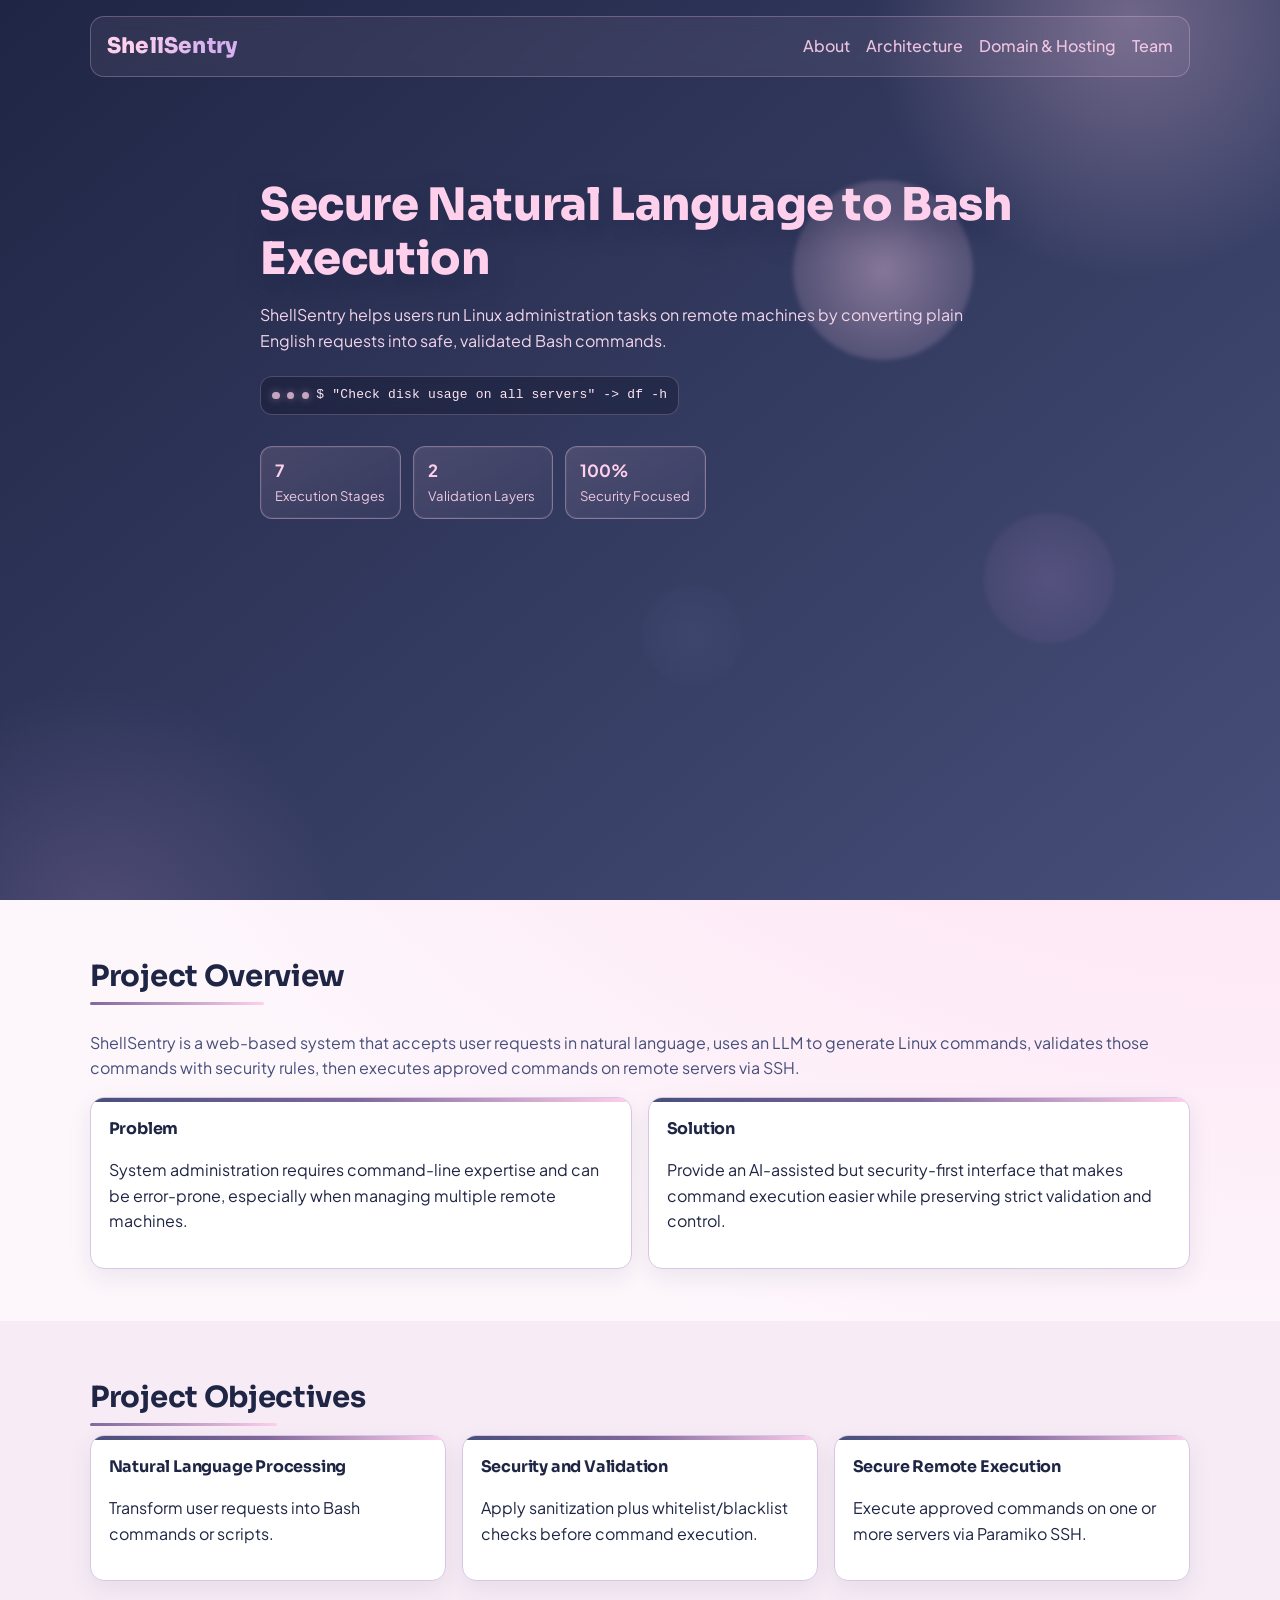
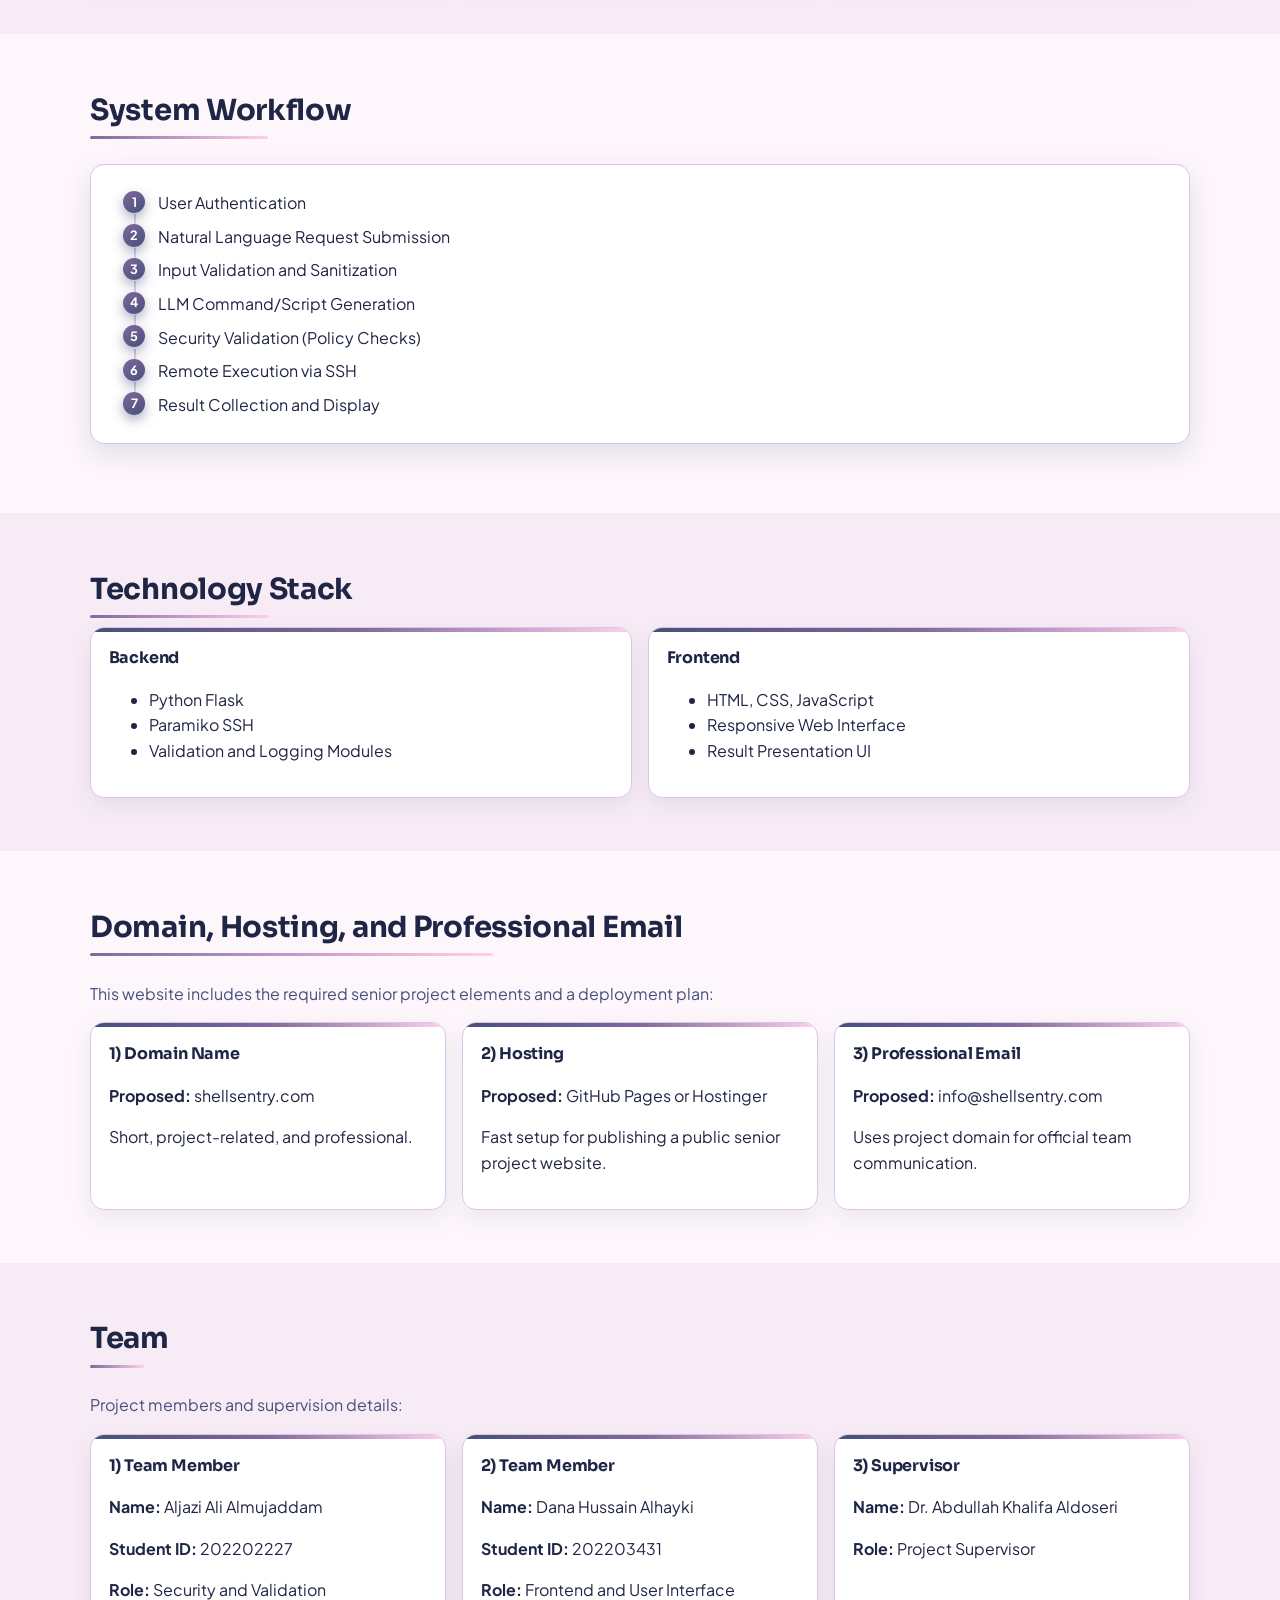
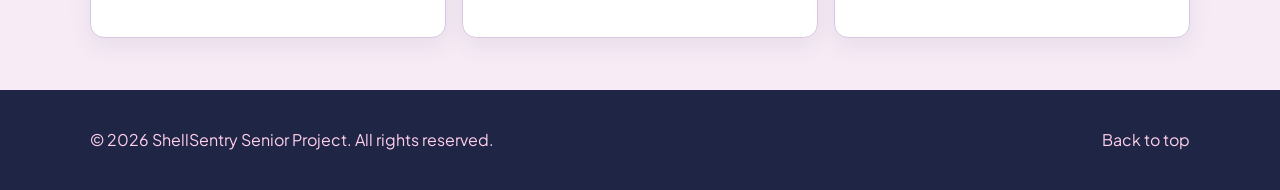
==== index.html @ 69441417 "first draft of the domain website" ====
<!DOCTYPE html>
<html lang="en">
  <head>
    <meta charset="UTF-8" />
    <meta name="viewport" content="width=device-width, initial-scale=1.0" />
    <title>ShellSentry | Senior Project Website</title>
    <meta
      name="description"
      content="ShellSentry is a secure web platform that translates natural language into validated Bash commands for remote SSH execution."
    />
    <link rel="preconnect" href="https://fonts.googleapis.com" />
    <link rel="preconnect" href="https://fonts.gstatic.com" crossorigin />
    <link
      href="https://fonts.googleapis.com/css2?family=Plus+Jakarta+Sans:wght@400;500;600;700;800&family=Sora:wght@500;600;700;800&display=swap"
      rel="stylesheet"
    />
    <link rel="stylesheet" href="./styles.css" />
  </head>
  <body>
    <header class="hero" id="top">
      <nav class="nav container">
        <h1 class="brand">ShellSentry</h1>
        <ul class="nav-links">
          <li><a href="#about">About</a></li>
          <li><a href="#architecture">Architecture</a></li>
          <li><a href="#requirements">Domain & Hosting</a></li>
          <li><a href="#team">Team</a></li>
        </ul>
      </nav>
      <div class="hero-orbs" aria-hidden="true">
        <span class="orb orb-1"></span>
        <span class="orb orb-2"></span>
        <span class="orb orb-3"></span>
      </div>

      <div class="hero-content container">
        <h2>Secure Natural Language to Bash Execution</h2>
        <p>
          ShellSentry helps users run Linux administration tasks on remote
          machines by converting plain English requests into safe, validated
          Bash commands.
        </p>
        <div class="hero-command">
          <span class="dot"></span>
          <span class="dot"></span>
          <span class="dot"></span>
          <code>$ "Check disk usage on all servers" -> df -h</code>
        </div>
        <div class="hero-metrics">
          <div class="metric">
            <span class="metric-value">7</span>
            <span class="metric-label">Execution Stages</span>
          </div>
          <div class="metric">
            <span class="metric-value">2</span>
            <span class="metric-label">Validation Layers</span>
          </div>
          <div class="metric">
            <span class="metric-value">100%</span>
            <span class="metric-label">Security Focused</span>
          </div>
        </div>
      </div>
    </header>

    <main>
      <section id="about" class="section container reveal">
        <h3 class="section-title">Project Overview</h3>
        <p>
          ShellSentry is a web-based system that accepts user requests in
          natural language, uses an LLM to generate Linux commands, validates
          those commands with security rules, then executes approved commands on
          remote servers via SSH.
        </p>
        <div class="grid two-col">
          <article class="card">
            <h4>Problem</h4>
            <p>
              System administration requires command-line expertise and can be
              error-prone, especially when managing multiple remote machines.
            </p>
          </article>
          <article class="card">
            <h4>Solution</h4>
            <p>
              Provide an AI-assisted but security-first interface that makes
              command execution easier while preserving strict validation and
              control.
            </p>
          </article>
        </div>
      </section>

      <section id="objectives" class="section section-alt reveal">
        <div class="container">
          <h3 class="section-title">Project Objectives</h3>
          <div class="grid three-col">
            <article class="card">
              <h4>Natural Language Processing</h4>
              <p>Transform user requests into Bash commands or scripts.</p>
            </article>
            <article class="card">
              <h4>Security and Validation</h4>
              <p>
                Apply sanitization plus whitelist/blacklist checks before
                command execution.
              </p>
            </article>
            <article class="card">
              <h4>Secure Remote Execution</h4>
              <p>
                Execute approved commands on one or more servers via Paramiko
                SSH.
              </p>
            </article>
          </div>
        </div>
      </section>

      <section id="architecture" class="section container reveal">
        <h3 class="section-title">System Workflow</h3>
        <ol class="timeline">
          <li>User Authentication</li>
          <li>Natural Language Request Submission</li>
          <li>Input Validation and Sanitization</li>
          <li>LLM Command/Script Generation</li>
          <li>Security Validation (Policy Checks)</li>
          <li>Remote Execution via SSH</li>
          <li>Result Collection and Display</li>
        </ol>
      </section>

      <section id="stack" class="section section-alt reveal">
        <div class="container">
          <h3 class="section-title">Technology Stack</h3>
          <div class="grid two-col">
            <article class="card">
              <h4>Backend</h4>
              <ul>
                <li>Python Flask</li>
                <li>Paramiko SSH</li>
                <li>Validation and Logging Modules</li>
              </ul>
            </article>
            <article class="card">
              <h4>Frontend</h4>
              <ul>
                <li>HTML, CSS, JavaScript</li>
                <li>Responsive Web Interface</li>
                <li>Result Presentation UI</li>
              </ul>
            </article>
          </div>
        </div>
      </section>

      <section id="requirements" class="section container reveal">
        <h3 class="section-title">Domain, Hosting, and Professional Email</h3>
        <p>
          This website includes the required senior project elements and a
          deployment plan:
        </p>
        <div class="grid three-col">
          <article class="card">
            <h4>1) Domain Name</h4>
            <p><strong>Proposed:</strong> <span id="domain-name">shellsentry.com</span></p>
            <p>Short, project-related, and professional.</p>
          </article>
          <article class="card">
            <h4>2) Hosting</h4>
            <p><strong>Proposed:</strong> GitHub Pages or Hostinger</p>
            <p>Fast setup for publishing a public senior project website.</p>
          </article>
          <article class="card">
            <h4>3) Professional Email</h4>
            <p><strong>Proposed:</strong> info@shellsentry.com</p>
            <p>Uses project domain for official team communication.</p>
          </article>
        </div>
      </section>

      <section id="team" class="section section-alt reveal">
        <div class="container">
          <h3 class="section-title">Team</h3>
          <p>Project members and supervision details:</p>
          <div class="grid three-col">
            <article class="card">
              <h4>1) Team Member</h4>
              <p><strong>Name:</strong> Aljazi Ali Almujaddam</p>
              <p><strong>Student ID:</strong> 202202227</p>
              <p><strong>Role:</strong> Security and Validation</p>
            </article>
            <article class="card">
              <h4>2) Team Member</h4>
              <p><strong>Name:</strong> Dana Hussain Alhayki</p>
              <p><strong>Student ID:</strong> 202203431</p>
              <p><strong>Role:</strong> Frontend and User Interface</p>
            </article>
            <article class="card">
              <h4>3) Supervisor</h4>
              <p><strong>Name:</strong> Dr. Abdullah Khalifa Aldoseri</p>
              <p><strong>Role:</strong> Project Supervisor</p>
            </article>
          </div>
        </div>
      </section>
    </main>

    <footer class="footer">
      <div class="container footer-wrap">
        <p>&copy; 2026 ShellSentry Senior Project. All rights reserved.</p>
        <a href="#top">Back to top</a>
      </div>
    </footer>

    <script src="./script.js"></script>
  </body>
</html>
---- styles.css ----
:root {
  --bg: #1f2544;
  --bg-soft: #474f7a;
  --bg-glow: #81689d;
  --card: #ffffff;
  --text: #ffd0ec;
  --muted: #f2d4e9;
  --accent: #81689d;
  --accent-dark: #474f7a;
  --dark-text: #1f2544;
  --border: #d8c7e4;
}

* {
  box-sizing: border-box;
}

html {
  scroll-behavior: smooth;
}

body {
  margin: 0;
  font-family: "Plus Jakarta Sans", "Segoe UI", Arial, Helvetica, sans-serif;
  color: var(--dark-text);
  background: radial-gradient(circle at top right, #ffd0ec, #fdf7fc 40%);
  line-height: 1.6;
  position: relative;
}

body::before {
  content: "";
  position: fixed;
  inset: 0;
  pointer-events: none;
  background-image: radial-gradient(rgba(129, 104, 157, 0.12) 1px, transparent 1px);
  background-size: 22px 22px;
  opacity: 0.35;
  z-index: -1;
}

.container {
  width: min(1100px, 92%);
  margin: 0 auto;
}

.hero {
  background: linear-gradient(140deg, var(--bg), var(--bg-soft));
  color: var(--text);
  padding-bottom: 4rem;
  min-height: 100vh;
  position: relative;
  overflow: hidden;
}

.hero::before {
  content: "";
  position: absolute;
  width: 520px;
  height: 520px;
  top: -240px;
  right: -110px;
  background: radial-gradient(circle, rgba(255, 208, 236, 0.3), transparent 70%);
  pointer-events: none;
}

.hero::after {
  content: "";
  position: absolute;
  width: 460px;
  height: 460px;
  bottom: -250px;
  left: -130px;
  background: radial-gradient(circle, rgba(129, 104, 157, 0.35), transparent 72%);
  pointer-events: none;
}

.nav {
  display: flex;
  justify-content: space-between;
  align-items: center;
  padding: 0.75rem 1rem;
  position: relative;
  z-index: 2;
  top: 1rem;
  background: rgba(255, 208, 236, 0.07);
  border: 1px solid rgba(255, 208, 236, 0.26);
  border-radius: 14px;
  backdrop-filter: blur(7px);
}

.brand {
  font-size: 1.35rem;
  font-family: "Sora", "Plus Jakarta Sans", "Segoe UI", sans-serif;
  font-weight: 800;
  letter-spacing: 0.2px;
  margin: 0;
  background: linear-gradient(90deg, #ffd0ec 20%, #d7b0ef 78%);
  -webkit-background-clip: text;
  background-clip: text;
  color: transparent;
}

.nav-links {
  list-style: none;
  display: flex;
  gap: 1rem;
  margin: 0;
  padding: 0;
}

.nav-links a {
  color: var(--text);
  text-decoration: none;
  opacity: 0.9;
  font-weight: 500;
  transition: opacity 0.2s ease, color 0.2s ease;
  position: relative;
}

.nav-links a:hover {
  opacity: 1;
  color: #ffffff;
}

.nav-links a::after {
  content: "";
  position: absolute;
  left: 0;
  bottom: -0.25rem;
  width: 0;
  height: 2px;
  background: #ffd0ec;
  transition: width 0.2s ease;
}

.nav-links a:hover::after {
  width: 100%;
}

.hero-orbs .orb {
  position: absolute;
  border-radius: 50%;
  filter: blur(2px);
  opacity: 0.5;
  animation: drift 10s ease-in-out infinite;
}

.orb-1 {
  width: 180px;
  height: 180px;
  right: 24%;
  top: 20%;
  background: radial-gradient(circle, rgba(255, 208, 236, 0.8), rgba(255, 208, 236, 0.1));
}

.orb-2 {
  width: 130px;
  height: 130px;
  right: 13%;
  top: 57%;
  background: radial-gradient(circle, rgba(129, 104, 157, 0.75), rgba(129, 104, 157, 0.1));
  animation-delay: 1.5s;
}

.orb-3 {
  width: 100px;
  height: 100px;
  right: 42%;
  top: 65%;
  background: radial-gradient(circle, rgba(71, 79, 122, 0.78), rgba(71, 79, 122, 0.08));
  animation-delay: 3s;
}

.hero-content {
  padding: 7rem 0 1.5rem;
  max-width: 760px;
  position: relative;
  z-index: 2;
}

.hero-content h2 {
  margin: 0.4rem 0 0.8rem;
  font-size: clamp(1.8rem, 4vw, 2.8rem);
  line-height: 1.2;
  font-family: "Sora", "Plus Jakarta Sans", "Segoe UI", sans-serif;
  font-weight: 800;
  letter-spacing: -0.4px;
  text-shadow: 0 10px 26px rgba(31, 37, 68, 0.35);
}

.hero-content p {
  color: var(--muted);
  margin-bottom: 1.4rem;
  max-width: 66ch;
}

.tag {
  display: inline-block;
  font-size: 0.85rem;
  color: #ffd0ec;
  border: 1px solid rgba(255, 208, 236, 0.45);
  padding: 0.3rem 0.72rem;
  border-radius: 999px;
  background: rgba(255, 208, 236, 0.08);
  box-shadow: inset 0 0 0 1px rgba(255, 208, 236, 0.08);
}

.hero-command {
  display: inline-flex;
  align-items: center;
  gap: 0.45rem;
  margin-bottom: 1.1rem;
  background: rgba(10, 13, 31, 0.32);
  border: 1px solid rgba(255, 208, 236, 0.22);
  border-radius: 12px;
  padding: 0.5rem 0.7rem;
  backdrop-filter: blur(6px);
}

.hero-command .dot {
  width: 0.47rem;
  height: 0.47rem;
  border-radius: 50%;
  background: rgba(255, 208, 236, 0.75);
  box-shadow: 0 0 8px rgba(255, 208, 236, 0.4);
}

.hero-command code {
  color: #ffe5f5;
  font-size: 0.81rem;
  letter-spacing: 0.2px;
}

.btn {
  display: inline-block;
  background: linear-gradient(130deg, #81689d, #6f5b8f);
  color: #fff;
  text-decoration: none;
  padding: 0.75rem 1.15rem;
  border-radius: 10px;
  font-weight: 700;
  border: 1px solid rgba(255, 208, 236, 0.28);
  transition: transform 0.2s ease, box-shadow 0.2s ease, background 0.2s ease, border-color 0.2s ease;
}

.btn:hover {
  background: linear-gradient(130deg, #6f5b8f, #5d5182);
  transform: translateY(-2px);
  border-color: rgba(255, 208, 236, 0.4);
  box-shadow: 0 10px 18px rgba(21, 24, 46, 0.45);
}

.btn-outline {
  background: transparent;
  border: 1px solid rgba(255, 208, 236, 0.75);
  color: #ffd0ec;
}

.btn-outline:hover {
  background: rgba(255, 208, 236, 0.14);
}

.hero-actions {
  display: flex;
  flex-wrap: wrap;
  gap: 0.75rem;
}

.hero-metrics {
  margin-top: 0.85rem;
  display: flex;
  flex-wrap: wrap;
  gap: 0.75rem;
}

.metric {
  min-width: 140px;
  padding: 0.72rem 0.9rem;
  border: 1px solid rgba(255, 208, 236, 0.35);
  border-radius: 12px;
  background: linear-gradient(150deg, rgba(255, 208, 236, 0.13), rgba(255, 208, 236, 0.03));
  backdrop-filter: blur(5px);
  box-shadow: inset 0 0 0 1px rgba(255, 208, 236, 0.06);
  transition: transform 0.2s ease, border-color 0.2s ease, background 0.2s ease;
}

.metric:hover {
  transform: translateY(-3px);
  border-color: rgba(255, 208, 236, 0.55);
  background: linear-gradient(150deg, rgba(255, 208, 236, 0.17), rgba(255, 208, 236, 0.06));
}

.metric-value {
  display: block;
  font-size: 1.05rem;
  font-weight: 700;
  color: #ffd0ec;
}

.metric-label {
  display: block;
  font-size: 0.82rem;
  color: #eec9e0;
}

.section {
  padding: 3.3rem 0;
}

.section h3 {
  margin-top: 0;
  font-size: 1.82rem;
  font-family: "Sora", "Plus Jakarta Sans", "Segoe UI", sans-serif;
  font-weight: 700;
  letter-spacing: -0.3px;
  margin-bottom: 0.55rem;
}

.section-title {
  display: inline-block;
  position: relative;
  padding-bottom: 0.35rem;
  margin-bottom: 1rem;
}

.section-title::after {
  content: "";
  position: absolute;
  left: 0;
  bottom: 0;
  width: 68%;
  height: 3px;
  border-radius: 10px;
  background: linear-gradient(90deg, #81689d, #ffd0ec);
}

.section > p,
.section .container > p {
  color: #474f7a;
}

.section-alt {
  background: #f7ecf6;
}

.grid {
  display: grid;
  gap: 1rem;
}

.two-col {
  grid-template-columns: repeat(auto-fit, minmax(250px, 1fr));
}

.three-col {
  grid-template-columns: repeat(auto-fit, minmax(220px, 1fr));
}

.card {
  background: var(--card);
  border: 1px solid var(--border);
  border-radius: 14px;
  padding: 1.1rem;
  box-shadow: 0 8px 24px rgba(31, 37, 68, 0.08);
  transition: transform 0.2s ease, box-shadow 0.25s ease, border-color 0.25s ease;
  position: relative;
  overflow: hidden;
}

.card::before {
  content: "";
  position: absolute;
  top: 0;
  left: 0;
  width: 100%;
  height: 4px;
  background: linear-gradient(90deg, #474f7a, #81689d, #ffd0ec);
}

.card h4 {
  margin-top: 0;
  margin-bottom: 0.5rem;
  font-family: "Sora", "Plus Jakarta Sans", "Segoe UI", sans-serif;
  font-weight: 700;
  letter-spacing: -0.2px;
}

.card:hover {
  transform: translateY(-5px);
  border-color: #81689d;
  box-shadow: 0 15px 30px rgba(71, 79, 122, 0.2);
}

.timeline {
  background: #fff;
  border: 1px solid var(--border);
  border-radius: 14px;
  padding: 1.1rem 1.2rem 1.1rem 2rem;
  box-shadow: 0 10px 26px rgba(31, 37, 68, 0.12);
  counter-reset: workflow;
}

.timeline li {
  margin: 0.5rem 0;
  list-style: none;
  position: relative;
  padding-left: 2.2rem;
}

.timeline li::before {
  counter-increment: workflow;
  content: counter(workflow);
  position: absolute;
  left: 0;
  top: 0.03rem;
  width: 1.4rem;
  height: 1.4rem;
  border-radius: 50%;
  font-size: 0.8rem;
  font-weight: 700;
  color: #fff;
  display: flex;
  align-items: center;
  justify-content: center;
  background: linear-gradient(145deg, var(--accent), var(--accent-dark));
  box-shadow: 0 5px 12px rgba(71, 79, 122, 0.45);
}

.timeline li::after {
  content: "";
  position: absolute;
  left: 0.67rem;
  top: 1.5rem;
  width: 2px;
  height: calc(100% - 0.4rem);
  background: linear-gradient(180deg, rgba(129, 104, 157, 0.45), rgba(255, 208, 236, 0.4));
}

.timeline li:last-child::after {
  display: none;
}

.footer {
  background: #1f2544;
  color: #ffd0ec;
  padding: 1.3rem 0;
}

.footer-wrap {
  display: flex;
  justify-content: space-between;
  align-items: center;
  gap: 1rem;
  flex-wrap: wrap;
}

.footer a {
  color: #ffd0ec;
  text-decoration: none;
}

.reveal {
  opacity: 0;
  transform: translateY(24px);
  transition: opacity 0.65s ease, transform 0.65s ease;
}

.reveal.is-visible {
  opacity: 1;
  transform: translateY(0);
}

@keyframes drift {
  0%,
  100% {
    transform: translateY(0px) translateX(0px);
  }
  50% {
    transform: translateY(-9px) translateX(6px);
  }
}

@media (max-width: 700px) {
  .nav {
    flex-direction: column;
    align-items: flex-start;
    gap: 0.7rem;
    top: 0.75rem;
  }

  .hero-metrics {
    gap: 0.6rem;
  }

  .metric {
    min-width: 125px;
    flex: 1 1 130px;
  }

  .hero-orbs {
    display: none;
  }
}
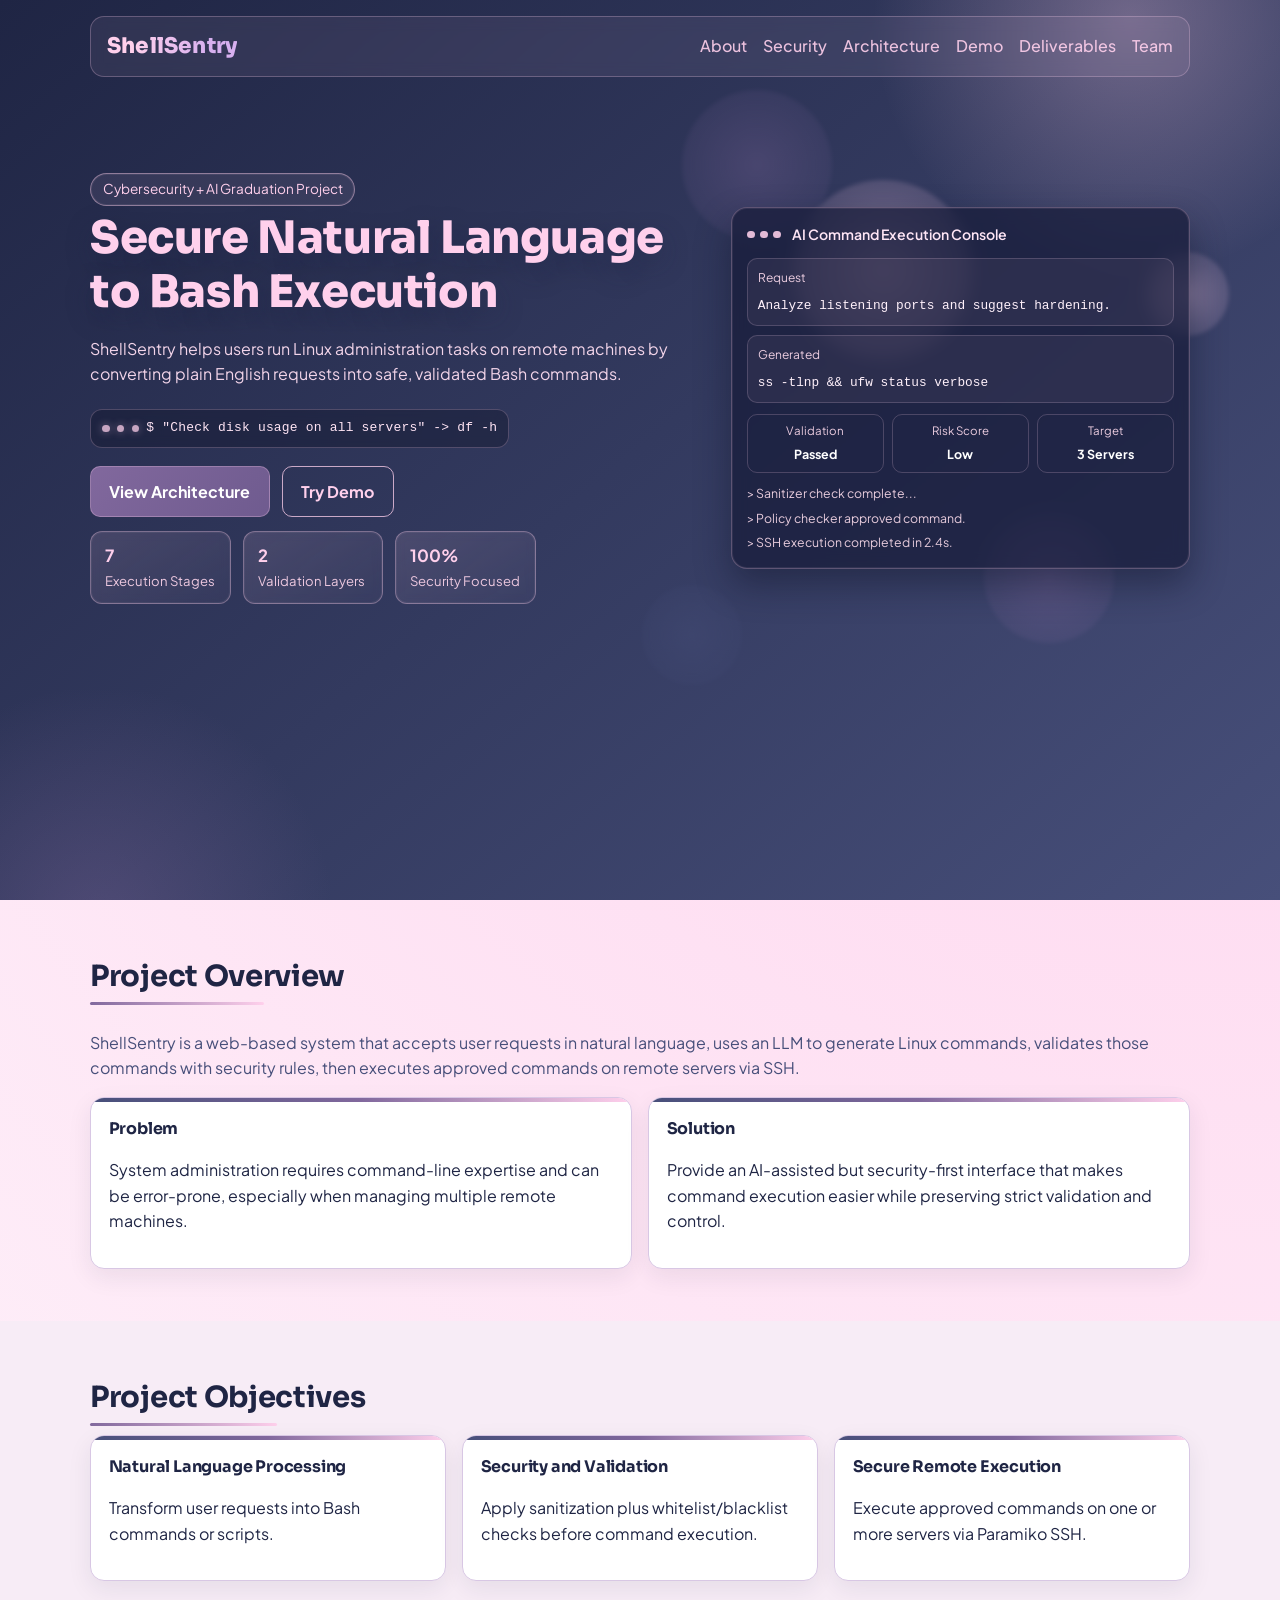
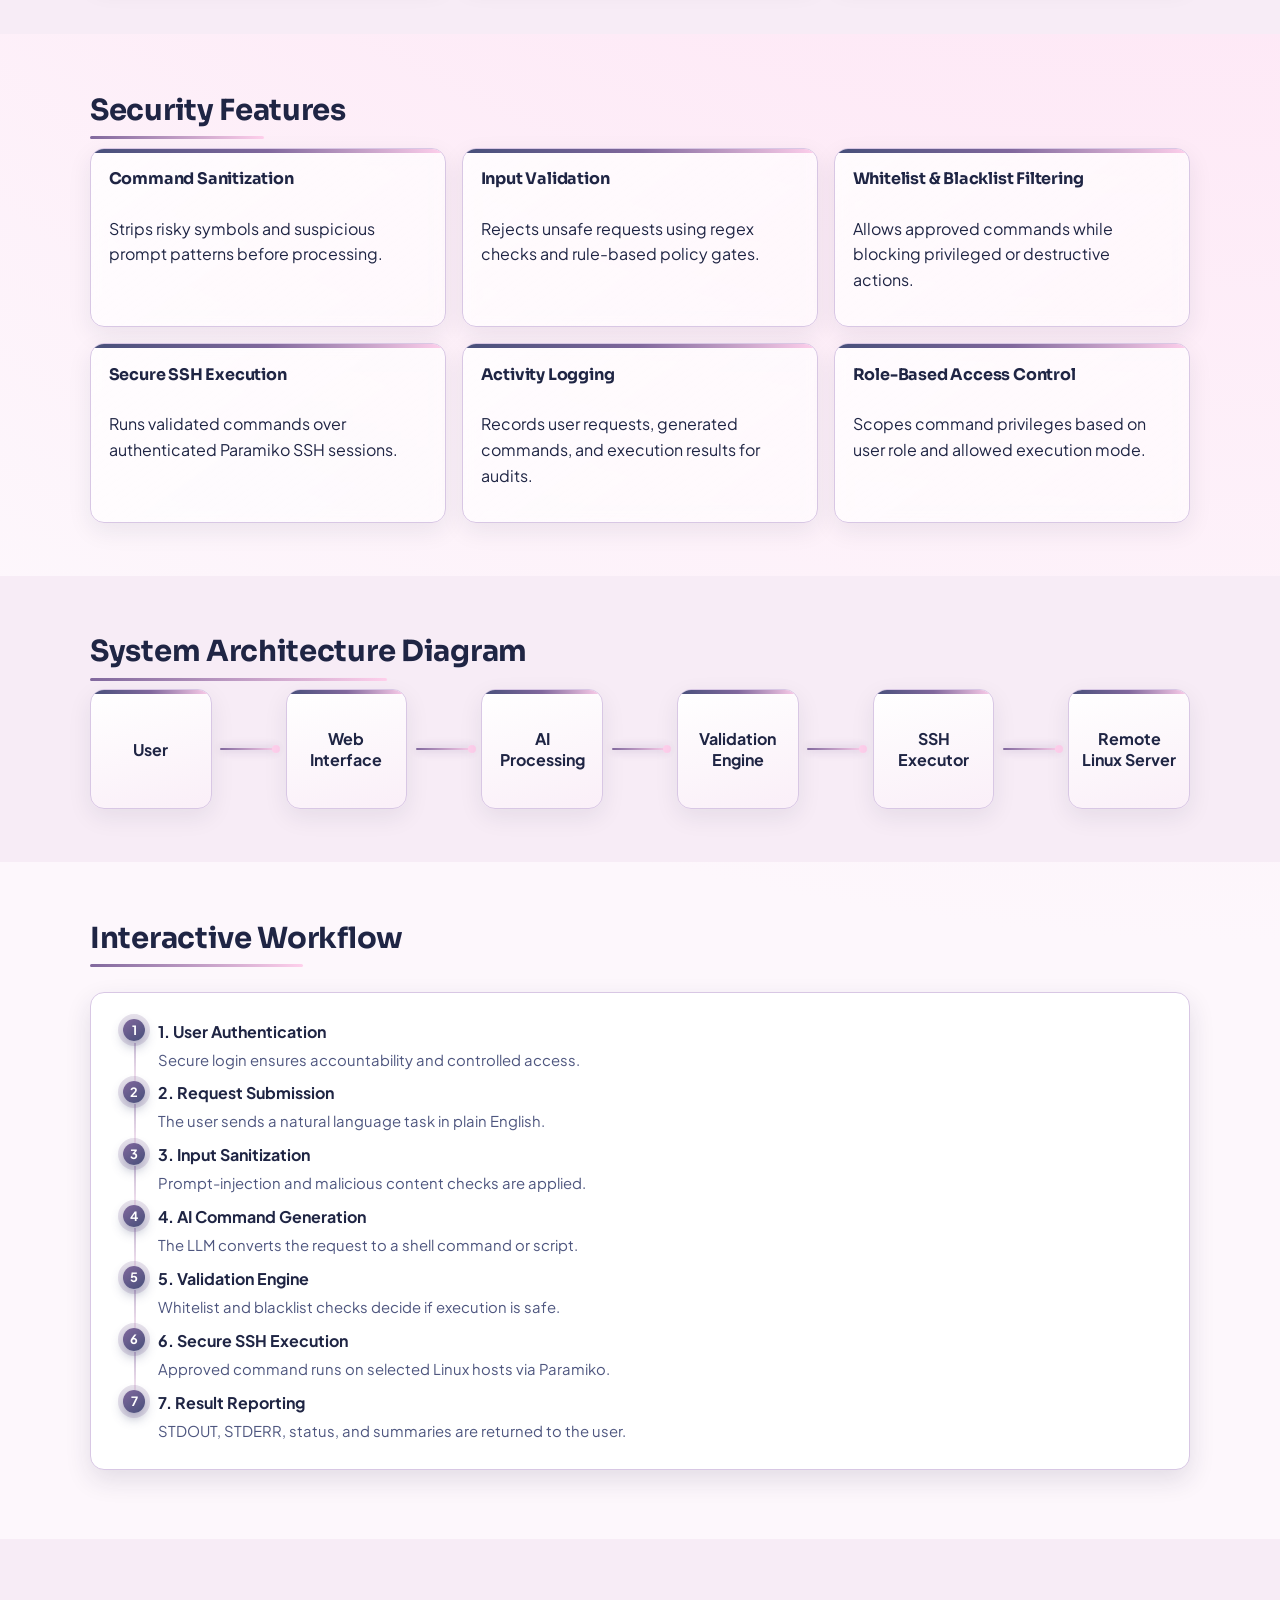
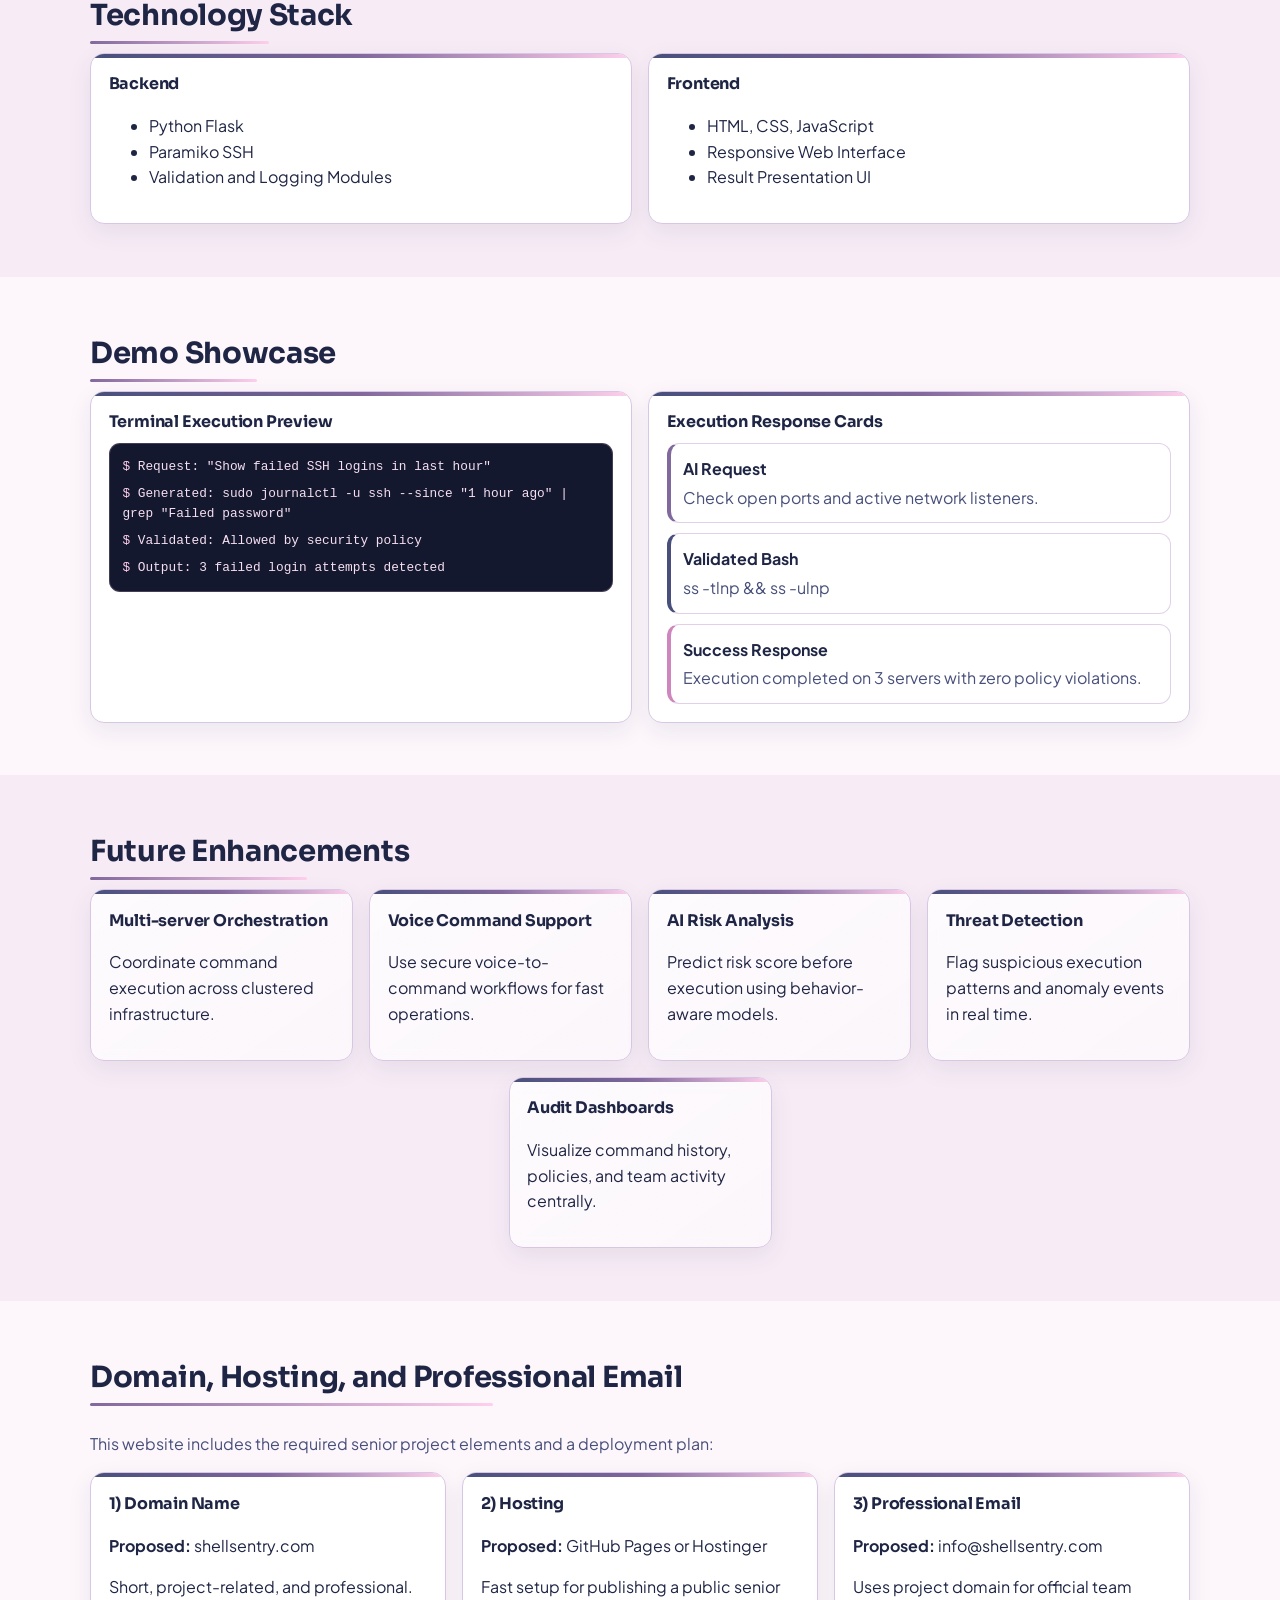
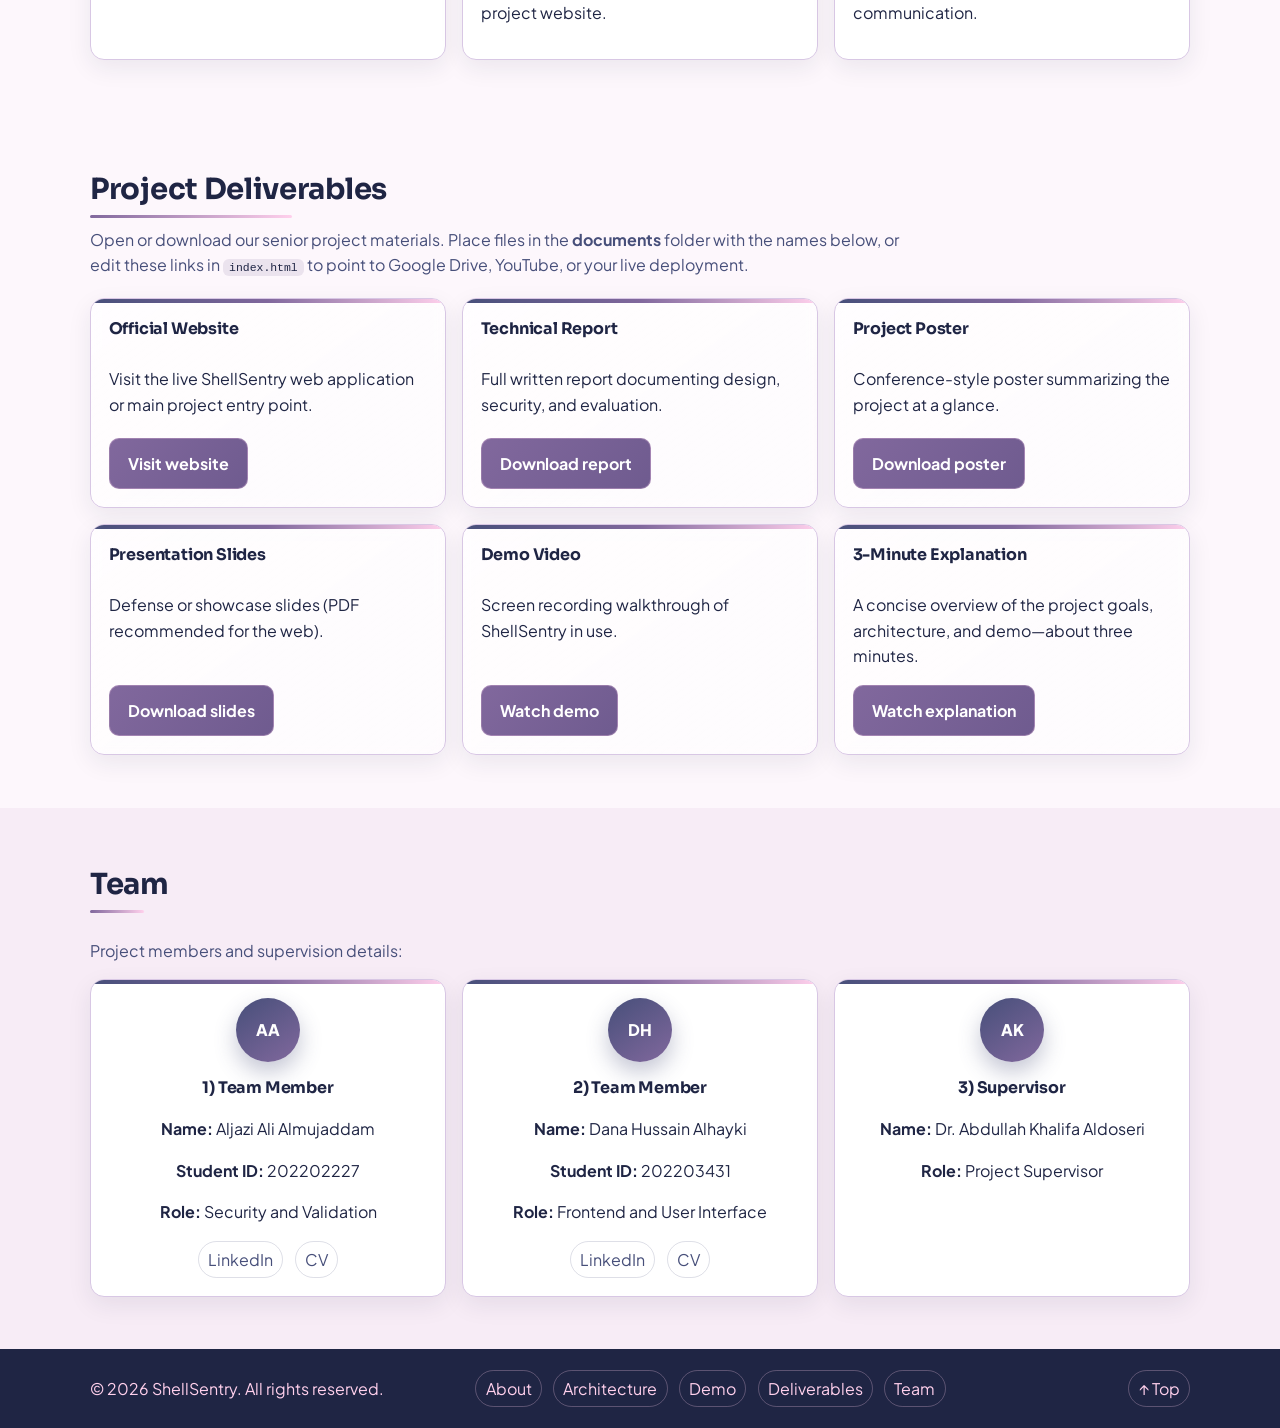
==== commit d4e6414b: "web enhance + adding Project Deliverables" ====
--- a/index.html
+++ b/index.html
@@ -22,8 +22,10 @@
         <h1 class="brand">ShellSentry</h1>
         <ul class="nav-links">
           <li><a href="#about">About</a></li>
+          <li><a href="#security">Security</a></li>
           <li><a href="#architecture">Architecture</a></li>
-          <li><a href="#requirements">Domain & Hosting</a></li>
+          <li><a href="#demo">Demo</a></li>
+          <li><a href="#deliverables">Deliverables</a></li>
           <li><a href="#team">Team</a></li>
         </ul>
       </nav>
@@ -31,34 +33,71 @@
         <span class="orb orb-1"></span>
         <span class="orb orb-2"></span>
         <span class="orb orb-3"></span>
+        <span class="orb orb-4"></span>
+        <span class="orb orb-5"></span>
       </div>
 
-      <div class="hero-content container">
-        <h2>Secure Natural Language to Bash Execution</h2>
-        <p>
-          ShellSentry helps users run Linux administration tasks on remote
-          machines by converting plain English requests into safe, validated
-          Bash commands.
-        </p>
-        <div class="hero-command">
-          <span class="dot"></span>
-          <span class="dot"></span>
-          <span class="dot"></span>
-          <code>$ "Check disk usage on all servers" -> df -h</code>
-        </div>
-        <div class="hero-metrics">
-          <div class="metric">
-            <span class="metric-value">7</span>
-            <span class="metric-label">Execution Stages</span>
-          </div>
-          <div class="metric">
-            <span class="metric-value">2</span>
-            <span class="metric-label">Validation Layers</span>
-          </div>
-          <div class="metric">
-            <span class="metric-value">100%</span>
-            <span class="metric-label">Security Focused</span>
-          </div>
+      <div class="hero-content container reveal">
+        <div class="hero-grid">
+          <div>
+            <span class="tag">Cybersecurity + AI Graduation Project</span>
+            <h2>Secure Natural Language to Bash Execution</h2>
+            <p>
+              ShellSentry helps users run Linux administration tasks on remote
+              machines by converting plain English requests into safe, validated
+              Bash commands.
+            </p>
+            <div class="hero-command">
+              <span class="dot"></span>
+              <span class="dot"></span>
+              <span class="dot"></span>
+              <code>$ "Check disk usage on all servers" -> df -h</code>
+            </div>
+            <div class="hero-actions">
+              <a class="btn" href="#architecture">View Architecture</a>
+              <a class="btn btn-outline" href="#demo">Try Demo</a>
+            </div>
+            <div class="hero-metrics">
+              <div class="metric">
+                <span class="metric-value">7</span>
+                <span class="metric-label">Execution Stages</span>
+              </div>
+              <div class="metric">
+                <span class="metric-value">2</span>
+                <span class="metric-label">Validation Layers</span>
+              </div>
+              <div class="metric">
+                <span class="metric-value">100%</span>
+                <span class="metric-label">Security Focused</span>
+              </div>
+            </div>
+          </div>
+          <aside class="hero-dashboard floaty">
+            <div class="dashboard-header">
+              <span class="dash-dot"></span>
+              <span class="dash-dot"></span>
+              <span class="dash-dot"></span>
+              <p>AI Command Execution Console</p>
+            </div>
+            <div class="dashboard-row">
+              <span class="label">Request</span>
+              <code>Analyze listening ports and suggest hardening.</code>
+            </div>
+            <div class="dashboard-row">
+              <span class="label">Generated</span>
+              <code>ss -tlnp && ufw status verbose</code>
+            </div>
+            <div class="dashboard-status">
+              <div><span>Validation</span><strong>Passed</strong></div>
+              <div><span>Risk Score</span><strong>Low</strong></div>
+              <div><span>Target</span><strong>3 Servers</strong></div>
+            </div>
+            <div class="dashboard-log">
+              <p>&gt; Sanitizer check complete...</p>
+              <p>&gt; Policy checker approved command.</p>
+              <p>&gt; SSH execution completed in 2.4s.</p>
+            </div>
+          </aside>
         </div>
       </div>
     </header>
@@ -117,16 +156,65 @@
         </div>
       </section>
 
-      <section id="architecture" class="section container reveal">
-        <h3 class="section-title">System Workflow</h3>
-        <ol class="timeline">
-          <li>User Authentication</li>
-          <li>Natural Language Request Submission</li>
-          <li>Input Validation and Sanitization</li>
-          <li>LLM Command/Script Generation</li>
-          <li>Security Validation (Policy Checks)</li>
-          <li>Remote Execution via SSH</li>
-          <li>Result Collection and Display</li>
+      <section id="security" class="section container reveal">
+        <h3 class="section-title">Security Features</h3>
+        <div class="grid three-col">
+          <article class="card glass">
+            <h4>Command Sanitization</h4>
+            <p>Strips risky symbols and suspicious prompt patterns before processing.</p>
+          </article>
+          <article class="card glass">
+            <h4>Input Validation</h4>
+            <p>Rejects unsafe requests using regex checks and rule-based policy gates.</p>
+          </article>
+          <article class="card glass">
+            <h4>Whitelist & Blacklist Filtering</h4>
+            <p>Allows approved commands while blocking privileged or destructive actions.</p>
+          </article>
+          <article class="card glass">
+            <h4>Secure SSH Execution</h4>
+            <p>Runs validated commands over authenticated Paramiko SSH sessions.</p>
+          </article>
+          <article class="card glass">
+            <h4>Activity Logging</h4>
+            <p>Records user requests, generated commands, and execution results for audits.</p>
+          </article>
+          <article class="card glass">
+            <h4>Role-Based Access Control</h4>
+            <p>Scopes command privileges based on user role and allowed execution mode.</p>
+          </article>
+        </div>
+      </section>
+
+      <section id="architecture" class="section section-alt reveal">
+        <div class="container">
+          <h3 class="section-title">System Architecture Diagram</h3>
+          <div class="architecture-flow" aria-label="ShellSentry architecture pipeline">
+            <article class="flow-card">User</article>
+            <span class="flow-link" aria-hidden="true"></span>
+            <article class="flow-card">Web Interface</article>
+            <span class="flow-link" aria-hidden="true"></span>
+            <article class="flow-card">AI Processing</article>
+            <span class="flow-link" aria-hidden="true"></span>
+            <article class="flow-card">Validation Engine</article>
+            <span class="flow-link" aria-hidden="true"></span>
+            <article class="flow-card">SSH Executor</article>
+            <span class="flow-link" aria-hidden="true"></span>
+            <article class="flow-card">Remote Linux Server</article>
+          </div>
+        </div>
+      </section>
+
+      <section id="workflow" class="section container reveal">
+        <h3 class="section-title">Interactive Workflow</h3>
+        <ol class="timeline stepper">
+          <li><h4>1. User Authentication</h4><p>Secure login ensures accountability and controlled access.</p></li>
+          <li><h4>2. Request Submission</h4><p>The user sends a natural language task in plain English.</p></li>
+          <li><h4>3. Input Sanitization</h4><p>Prompt-injection and malicious content checks are applied.</p></li>
+          <li><h4>4. AI Command Generation</h4><p>The LLM converts the request to a shell command or script.</p></li>
+          <li><h4>5. Validation Engine</h4><p>Whitelist and blacklist checks decide if execution is safe.</p></li>
+          <li><h4>6. Secure SSH Execution</h4><p>Approved command runs on selected Linux hosts via Paramiko.</p></li>
+          <li><h4>7. Result Reporting</h4><p>STDOUT, STDERR, status, and summaries are returned to the user.</p></li>
         </ol>
       </section>
 
@@ -154,6 +242,51 @@
         </div>
       </section>
 
+      <section id="demo" class="section container reveal">
+        <h3 class="section-title">Demo Showcase</h3>
+        <div class="grid two-col">
+          <article class="card terminal-preview">
+            <h4>Terminal Execution Preview</h4>
+            <div class="terminal-window">
+              <p><span class="prompt">$</span> Request: "Show failed SSH logins in last hour"</p>
+              <p><span class="prompt">$</span> Generated: <code>sudo journalctl -u ssh --since "1 hour ago" | grep "Failed password"</code></p>
+              <p><span class="prompt">$</span> Validated: Allowed by security policy</p>
+              <p><span class="prompt">$</span> Output: 3 failed login attempts detected</p>
+            </div>
+          </article>
+          <article class="card">
+            <h4>Execution Response Cards</h4>
+            <div class="response-cards">
+              <div class="response-card success">
+                <strong>AI Request</strong>
+                <p>Check open ports and active network listeners.</p>
+              </div>
+              <div class="response-card validated">
+                <strong>Validated Bash</strong>
+                <p>ss -tlnp && ss -ulnp</p>
+              </div>
+              <div class="response-card done">
+                <strong>Success Response</strong>
+                <p>Execution completed on 3 servers with zero policy violations.</p>
+              </div>
+            </div>
+          </article>
+        </div>
+      </section>
+
+      <section id="future" class="section section-alt reveal">
+        <div class="container">
+          <h3 class="section-title">Future Enhancements</h3>
+          <div class="grid three-col">
+            <article class="card glass"><h4>Multi-server Orchestration</h4><p>Coordinate command execution across clustered infrastructure.</p></article>
+            <article class="card glass"><h4>Voice Command Support</h4><p>Use secure voice-to-command workflows for fast operations.</p></article>
+            <article class="card glass"><h4>AI Risk Analysis</h4><p>Predict risk score before execution using behavior-aware models.</p></article>
+            <article class="card glass"><h4>Threat Detection</h4><p>Flag suspicious execution patterns and anomaly events in real time.</p></article>
+            <article class="card glass"><h4>Audit Dashboards</h4><p>Visualize command history, policies, and team activity centrally.</p></article>
+          </div>
+        </div>
+      </section>
+
       <section id="requirements" class="section container reveal">
         <h3 class="section-title">Domain, Hosting, and Professional Email</h3>
         <p>
@@ -179,24 +312,117 @@
         </div>
       </section>
 
+      <section id="deliverables" class="section container reveal">
+        <h3 class="section-title">Project Deliverables</h3>
+        <p class="deliverables-intro">
+          Open or download our senior project materials. Place files in the
+          <strong>documents</strong> folder with the names below, or edit these links
+          in <code>index.html</code> to point to Google Drive, YouTube, or your live
+          deployment.
+        </p>
+        <div class="grid deliverables-grid">
+            <article class="card glass deliverable-card">
+              <h4>Official Website</h4>
+              <p>
+                Visit the live ShellSentry web application or main project entry point.
+              </p>
+              <a
+                class="btn"
+                href="https://shellsentry.com"
+                target="_blank"
+                rel="noopener noreferrer"
+                aria-label="Visit official ShellSentry website"
+                >Visit website</a
+              >
+            </article>
+            <article class="card glass deliverable-card">
+              <h4>Technical Report</h4>
+              <p>Full written report documenting design, security, and evaluation.</p>
+              <a
+                class="btn"
+                href="./documents/ShellSentry-Technical-Report.pdf"
+                download
+                aria-label="Download technical report PDF"
+                >Download report</a
+              >
+            </article>
+            <article class="card glass deliverable-card">
+              <h4>Project Poster</h4>
+              <p>Conference-style poster summarizing the project at a glance.</p>
+              <a
+                class="btn"
+                href="./documents/ShellSentry-Poster.pdf"
+                download
+                aria-label="Download project poster PDF"
+                >Download poster</a
+              >
+            </article>
+            <article class="card glass deliverable-card">
+              <h4>Presentation Slides</h4>
+              <p>Defense or showcase slides (PDF recommended for the web).</p>
+              <a
+                class="btn"
+                href="./documents/ShellSentry-Presentation.pdf"
+                download
+                aria-label="Download presentation slides PDF"
+                >Download slides</a
+              >
+            </article>
+            <article class="card glass deliverable-card">
+              <h4>Demo Video</h4>
+              <p>Screen recording walkthrough of ShellSentry in use.</p>
+              <a
+                class="btn"
+                href="./documents/ShellSentry-Demo-Video.mp4"
+                aria-label="Open demo video file"
+                >Watch demo</a
+              >
+            </article>
+            <article class="card glass deliverable-card">
+              <h4>3-Minute Explanation</h4>
+              <p>
+                A concise overview of the project goals, architecture, and demo—about
+                three minutes.
+              </p>
+              <a
+                class="btn"
+                href="./documents/ShellSentry-3-Minute-Explanation.mp4"
+                aria-label="Watch three-minute explanation video"
+                >Watch explanation</a
+              >
+            </article>
+        </div>
+      </section>
+
       <section id="team" class="section section-alt reveal">
         <div class="container">
           <h3 class="section-title">Team</h3>
           <p>Project members and supervision details:</p>
           <div class="grid three-col">
-            <article class="card">
+            <article class="card team-card">
+              <div class="avatar" aria-hidden="true">AA</div>
               <h4>1) Team Member</h4>
               <p><strong>Name:</strong> Aljazi Ali Almujaddam</p>
               <p><strong>Student ID:</strong> 202202227</p>
               <p><strong>Role:</strong> Security and Validation</p>
-            </article>
-            <article class="card">
+              <div class="social-links">
+                <a href="https://www.linkedin.com/in/aljazi-almujaddam-554a723b4" aria-label="Aljazi LinkedIn">LinkedIn</a>
+                <a href="./ALJAZI-ALI-ALMUJADDAM-Resume.pdf" aria-label="Aljazi CV" target="_blank" rel="noopener noreferrer">CV</a>
+              </div>
+            </article>
+            <article class="card team-card">
+              <div class="avatar" aria-hidden="true">DH</div>
               <h4>2) Team Member</h4>
               <p><strong>Name:</strong> Dana Hussain Alhayki</p>
               <p><strong>Student ID:</strong> 202203431</p>
               <p><strong>Role:</strong> Frontend and User Interface</p>
-            </article>
-            <article class="card">
+              <div class="social-links">
+                <a href="https://www.linkedin.com/in/dana-alhayki-27a299295" aria-label="Dana LinkedIn">LinkedIn</a>
+                <a href="./DANA-HUSSAIN-ALHAYKI-CV.pdf" aria-label="Dana CV" target="_blank" rel="noopener noreferrer">CV</a>
+              </div>
+            </article>
+            <article class="card team-card">
+              <div class="avatar" aria-hidden="true">AK</div>
               <h4>3) Supervisor</h4>
               <p><strong>Name:</strong> Dr. Abdullah Khalifa Aldoseri</p>
               <p><strong>Role:</strong> Project Supervisor</p>
@@ -208,8 +434,19 @@
 
     <footer class="footer">
       <div class="container footer-wrap">
-        <p>&copy; 2026 ShellSentry Senior Project. All rights reserved.</p>
-        <a href="#top">Back to top</a>
+        <div>
+          <p>&copy; 2026 ShellSentry. All rights reserved.</p>
+        </div>
+        <div class="footer-links">
+          <a href="#about">About</a>
+          <a href="#architecture">Architecture</a>
+          <a href="#demo">Demo</a>
+          <a href="#deliverables">Deliverables</a>
+          <a href="#team">Team</a>
+        </div>
+        <div class="footer-social">
+        </div>
+        <a class="back-top" href="#top" aria-label="Back to top">↑ Top</a>
       </div>
     </footer>
 
--- a/styles.css
+++ b/styles.css
@@ -172,11 +172,35 @@
   animation-delay: 3s;
 }
 
+.orb-4 {
+  width: 84px;
+  height: 84px;
+  right: 4%;
+  top: 28%;
+  background: radial-gradient(circle, rgba(255, 208, 236, 0.72), rgba(255, 208, 236, 0.1));
+  animation-delay: 2.2s;
+}
+
+.orb-5 {
+  width: 150px;
+  height: 150px;
+  right: 35%;
+  top: 10%;
+  background: radial-gradient(circle, rgba(129, 104, 157, 0.62), rgba(129, 104, 157, 0.08));
+  animation-delay: 1.1s;
+}
+
 .hero-content {
   padding: 7rem 0 1.5rem;
-  max-width: 760px;
   position: relative;
   z-index: 2;
+}
+
+.hero-grid {
+  display: grid;
+  grid-template-columns: 1.15fr 0.85fr;
+  gap: 1.2rem;
+  align-items: center;
 }
 
 .hero-content h2 {
@@ -267,6 +291,91 @@
   gap: 0.75rem;
 }
 
+.hero-dashboard {
+  background: rgba(22, 27, 56, 0.7);
+  border: 1px solid rgba(255, 208, 236, 0.28);
+  border-radius: 16px;
+  padding: 0.95rem;
+  box-shadow: 0 16px 35px rgba(16, 20, 43, 0.45), 0 0 0 1px rgba(255, 208, 236, 0.08) inset;
+  backdrop-filter: blur(8px);
+}
+
+.dashboard-header {
+  display: flex;
+  align-items: center;
+  gap: 0.35rem;
+  margin-bottom: 0.75rem;
+}
+
+.dash-dot {
+  width: 0.48rem;
+  height: 0.48rem;
+  border-radius: 50%;
+  background: rgba(255, 208, 236, 0.88);
+}
+
+.dashboard-header p {
+  margin: 0 0 0 0.35rem;
+  color: #ffe6f6;
+  font-weight: 600;
+  font-size: 0.88rem;
+}
+
+.dashboard-row {
+  border: 1px solid rgba(255, 208, 236, 0.18);
+  border-radius: 10px;
+  margin-bottom: 0.55rem;
+  padding: 0.55rem 0.62rem;
+  background: rgba(255, 208, 236, 0.06);
+}
+
+.dashboard-row .label {
+  display: block;
+  font-size: 0.75rem;
+  color: #eccde0;
+  margin-bottom: 0.2rem;
+}
+
+.dashboard-row code {
+  color: #fff1fb;
+  font-size: 0.8rem;
+}
+
+.dashboard-status {
+  display: grid;
+  grid-template-columns: repeat(3, minmax(70px, 1fr));
+  gap: 0.5rem;
+  margin: 0.65rem 0 0.7rem;
+}
+
+.dashboard-status div {
+  border: 1px solid rgba(255, 208, 236, 0.2);
+  border-radius: 10px;
+  padding: 0.42rem;
+  text-align: center;
+}
+
+.dashboard-status span {
+  display: block;
+  color: #eccde0;
+  font-size: 0.72rem;
+}
+
+.dashboard-status strong {
+  color: #fff;
+  font-size: 0.78rem;
+}
+
+.dashboard-log p {
+  margin: 0;
+  color: #e8ccdd;
+  font-size: 0.77rem;
+}
+
+.dashboard-log p + p {
+  margin-top: 0.3rem;
+}
+
 .hero-metrics {
   margin-top: 0.85rem;
   display: flex;
@@ -357,6 +466,28 @@
   grid-template-columns: repeat(auto-fit, minmax(220px, 1fr));
 }
 
+#security .grid.three-col {
+  grid-template-columns: repeat(3, minmax(0, 1fr));
+}
+
+@media (min-width: 901px) {
+  #future .grid.three-col {
+    grid-template-columns: repeat(4, minmax(0, 1fr));
+  }
+
+  #future .grid.three-col article:last-child {
+    grid-column: 1 / -1;
+    justify-self: center;
+    width: min(100%, calc((100% - 3rem) / 4));
+  }
+}
+
+#security .card {
+  min-height: 170px;
+  display: flex;
+  flex-direction: column;
+}
+
 .card {
   background: var(--card);
   border: 1px solid var(--border);
@@ -390,6 +521,75 @@
   transform: translateY(-5px);
   border-color: #81689d;
   box-shadow: 0 15px 30px rgba(71, 79, 122, 0.2);
+}
+
+.glass {
+  background: linear-gradient(145deg, rgba(255, 255, 255, 0.78), rgba(255, 255, 255, 0.55));
+  backdrop-filter: blur(7px);
+}
+
+.architecture-flow {
+  display: grid;
+  grid-template-columns: repeat(17, minmax(20px, 1fr));
+  gap: 0.55rem;
+  align-items: center;
+}
+
+.flow-card {
+  grid-column: span 2;
+  width: 100%;
+  min-height: 120px;
+  display: flex;
+  align-items: center;
+  justify-content: center;
+  text-align: center;
+  padding: 0.7rem 0.55rem;
+  border-radius: 14px;
+  border: 1px solid var(--border);
+  background: linear-gradient(165deg, #ffffff, #faeff8);
+  color: #1f2544;
+  box-shadow: 0 8px 24px rgba(31, 37, 68, 0.08);
+  font-weight: 700;
+  line-height: 1.35;
+  position: relative;
+  overflow: hidden;
+  transition: transform 0.2s ease, box-shadow 0.25s ease, border-color 0.25s ease;
+}
+
+.flow-card::before {
+  content: "";
+  position: absolute;
+  top: 0;
+  left: 0;
+  width: 100%;
+  height: 4px;
+  background: linear-gradient(90deg, #474f7a, #81689d, #ffd0ec);
+}
+
+.flow-card:hover {
+  transform: translateY(-5px);
+  border-color: #81689d;
+  box-shadow: 0 15px 30px rgba(71, 79, 122, 0.2);
+}
+
+.flow-link {
+  grid-column: span 1;
+  height: 2px;
+  border-radius: 999px;
+  background: linear-gradient(90deg, #81689d, #ffd0ec);
+  box-shadow: 0 0 10px rgba(129, 104, 157, 0.65);
+  position: relative;
+}
+
+.flow-link::after {
+  content: "";
+  position: absolute;
+  right: -3px;
+  top: -3px;
+  width: 8px;
+  height: 8px;
+  border-radius: 50%;
+  background: #ffd0ec;
 }
 
 .timeline {
@@ -441,6 +641,134 @@
   display: none;
 }
 
+.stepper li h4 {
+  margin: 0;
+  font-size: 1rem;
+}
+
+.stepper li p {
+  margin: 0.28rem 0 0;
+  color: #4e567f;
+  font-size: 0.93rem;
+}
+
+.stepper li.is-active::before {
+  box-shadow: 0 0 0 5px rgba(129, 104, 157, 0.2), 0 5px 12px rgba(71, 79, 122, 0.45);
+}
+
+.terminal-window {
+  font-family: "ui-monospace", "SFMono-Regular", Menlo, Consolas, monospace;
+  background: #14182f;
+  color: #f6dff0;
+  border-radius: 11px;
+  border: 1px solid rgba(255, 208, 236, 0.2);
+  padding: 0.8rem;
+}
+
+.terminal-window p {
+  margin: 0;
+  font-size: 0.8rem;
+  overflow-wrap: anywhere;
+}
+
+.terminal-window p + p {
+  margin-top: 0.4rem;
+}
+
+.prompt {
+  color: #ffd0ec;
+}
+
+.response-cards {
+  display: grid;
+  gap: 0.62rem;
+}
+
+.response-card {
+  border-radius: 12px;
+  padding: 0.75rem;
+  border: 1px solid #e0d0e9;
+  background: #fff;
+}
+
+.response-card strong {
+  display: block;
+  margin-bottom: 0.2rem;
+}
+
+.response-card p {
+  margin: 0;
+  color: #474f7a;
+}
+
+.response-card.success {
+  border-left: 4px solid #81689d;
+}
+
+.response-card.validated {
+  border-left: 4px solid #474f7a;
+}
+
+.response-card.done {
+  border-left: 4px solid #cf86bf;
+}
+
+.team-card {
+  text-align: center;
+}
+
+.avatar {
+  width: 64px;
+  height: 64px;
+  border-radius: 50%;
+  margin: 0 auto 0.8rem;
+  display: grid;
+  place-items: center;
+  font-weight: 800;
+  color: #fff;
+  background: linear-gradient(145deg, #474f7a, #81689d);
+  box-shadow: 0 10px 22px rgba(71, 79, 122, 0.32);
+}
+
+.social-links,
+.footer-links,
+.footer-social {
+  display: flex;
+  gap: 0.7rem;
+  flex-wrap: wrap;
+}
+
+.social-links {
+  justify-content: center;
+  margin-top: 0.65rem;
+}
+
+.social-links a,
+.footer-links a,
+.footer-social a,
+.back-top {
+  text-decoration: none;
+  color: #ffd0ec;
+  border: 1px solid rgba(255, 208, 236, 0.27);
+  padding: 0.3rem 0.58rem;
+  border-radius: 999px;
+  transition: transform 0.2s ease, background 0.2s ease, border-color 0.2s ease;
+}
+
+.social-links a {
+  color: #474f7a;
+  border-color: rgba(71, 79, 122, 0.18);
+}
+
+.social-links a:hover,
+.footer-links a:hover,
+.footer-social a:hover,
+.back-top:hover {
+  transform: translateY(-2px);
+  background: rgba(255, 208, 236, 0.14);
+  border-color: rgba(255, 208, 236, 0.45);
+}
+
 .footer {
   background: #1f2544;
   color: #ffd0ec;
@@ -460,6 +788,14 @@
   text-decoration: none;
 }
 
+.footer p {
+  margin: 0;
+}
+
+.footer small {
+  color: #f3d9ec;
+}
+
 .reveal {
   opacity: 0;
   transform: translateY(24px);
@@ -471,13 +807,181 @@
   transform: translateY(0);
 }
 
+.floaty {
+  animation: floatY 5.8s ease-in-out infinite;
+}
+
 @keyframes drift {
   0%,
   100% {
-    transform: translateY(0px) translateX(0px);
+    transform: translateY(0) translateX(0);
   }
   50% {
     transform: translateY(-9px) translateX(6px);
+  }
+}
+
+@keyframes floatY {
+  0%,
+  100% {
+    transform: translateY(0);
+  }
+  50% {
+    transform: translateY(-10px);
+  }
+}
+
+.deliverables-intro {
+  max-width: 70ch;
+  color: #474f7a;
+  margin: 0 0 1.25rem;
+}
+
+.deliverables-intro code {
+  font-size: 0.88em;
+  background: rgba(129, 104, 157, 0.14);
+  padding: 0.12rem 0.38rem;
+  border-radius: 6px;
+  color: #1f2544;
+}
+
+.deliverables-grid {
+  grid-template-columns: repeat(3, minmax(0, 1fr));
+  gap: 1rem;
+  align-items: stretch;
+}
+
+.deliverable-card {
+  min-height: 210px;
+  display: flex;
+  flex-direction: column;
+}
+
+.deliverable-card p {
+  flex-grow: 1;
+  margin-bottom: 0;
+}
+
+.deliverable-card .btn {
+  margin-top: 1rem;
+  align-self: flex-start;
+}
+
+@media (max-width: 900px) {
+  .container {
+    width: min(1120px, 94%);
+  }
+
+  .nav {
+    gap: 0.8rem;
+    align-items: flex-start;
+  }
+
+  .nav-links {
+    flex-wrap: wrap;
+    row-gap: 0.45rem;
+  }
+
+  .hero-grid {
+    grid-template-columns: 1fr;
+    gap: 1rem;
+  }
+
+  .hero-content {
+    padding-top: 6.2rem;
+  }
+
+  .hero-content p {
+    max-width: 100%;
+  }
+
+  .hero-command {
+    display: flex;
+    width: 100%;
+  }
+
+  .hero-command code {
+    white-space: normal;
+    overflow-wrap: anywhere;
+  }
+
+  .hero-dashboard {
+    max-width: 760px;
+  }
+
+  .dashboard-row code {
+    white-space: normal;
+    overflow-wrap: anywhere;
+  }
+
+  .section {
+    padding: 2.8rem 0;
+  }
+
+  .section h3 {
+    font-size: 1.6rem;
+  }
+
+  .grid.two-col,
+  .grid.three-col {
+    grid-template-columns: repeat(2, minmax(0, 1fr));
+  }
+
+  #security .grid.three-col {
+    grid-template-columns: repeat(2, minmax(0, 1fr));
+  }
+
+  #security .card {
+    min-height: 160px;
+  }
+
+  .deliverables-grid {
+    grid-template-columns: repeat(2, minmax(0, 1fr));
+  }
+
+  .deliverable-card {
+    min-height: 190px;
+  }
+
+  #future .grid.three-col article:last-child {
+    grid-column: 1 / -1;
+    justify-self: center;
+    width: min(100%, calc((100% - 1rem) / 2));
+  }
+
+  .architecture-flow {
+    display: flex;
+    flex-direction: column;
+    gap: 0.55rem;
+  }
+
+  .flow-card {
+    min-height: 96px;
+    padding: 0.7rem;
+  }
+
+  .flow-link {
+    width: 2px;
+    height: 28px;
+    align-self: center;
+    background: linear-gradient(180deg, #81689d, #ffd0ec);
+  }
+
+  .flow-link::after {
+    right: -3px;
+    top: auto;
+    bottom: -3px;
+  }
+
+  .timeline {
+    padding: 1rem 1rem 1rem 1.7rem;
+  }
+
+  .footer-wrap {
+    display: grid;
+    grid-template-columns: 1fr;
+    gap: 0.8rem;
+    align-items: start;
   }
 }
 
@@ -501,4 +1005,108 @@
   .hero-orbs {
     display: none;
   }
-}
+
+  .hero-actions {
+    width: 100%;
+  }
+
+  .hero-actions .btn {
+    flex: 1 1 100%;
+    text-align: center;
+  }
+
+  .dashboard-status {
+    grid-template-columns: 1fr;
+  }
+
+  .grid.two-col,
+  .grid.three-col {
+    grid-template-columns: 1fr;
+  }
+
+  #security .grid.three-col {
+    grid-template-columns: 1fr;
+  }
+
+  #security .card {
+    min-height: auto;
+  }
+
+  .timeline li {
+    padding-left: 1.9rem;
+  }
+
+  .timeline li::before {
+    width: 1.25rem;
+    height: 1.25rem;
+    font-size: 0.73rem;
+  }
+
+  .timeline li::after {
+    left: 0.58rem;
+  }
+
+  .social-links,
+  .footer-links,
+  .footer-social {
+    gap: 0.45rem;
+  }
+
+  .social-links a,
+  .footer-links a,
+  .footer-social a,
+  .back-top {
+    font-size: 0.82rem;
+    padding: 0.24rem 0.5rem;
+  }
+
+  .deliverables-grid {
+    grid-template-columns: 1fr;
+  }
+
+  .deliverable-card {
+    min-height: auto;
+  }
+
+  #future .grid.three-col article:last-child {
+    grid-column: auto;
+    justify-self: stretch;
+    width: auto;
+  }
+}
+
+@media (max-width: 480px) {
+  .hero-content {
+    padding-top: 5.6rem;
+  }
+
+  .hero-content h2 {
+    font-size: clamp(1.5rem, 7.3vw, 1.9rem);
+  }
+
+  .hero-command {
+    padding: 0.45rem 0.5rem;
+  }
+
+  .hero-command code {
+    font-size: 0.75rem;
+  }
+
+  .metric {
+    min-width: 100%;
+  }
+
+  .card {
+    padding: 0.9rem;
+  }
+
+  .terminal-window p {
+    font-size: 0.74rem;
+  }
+
+  .avatar {
+    width: 56px;
+    height: 56px;
+    font-size: 0.85rem;
+  }
+}
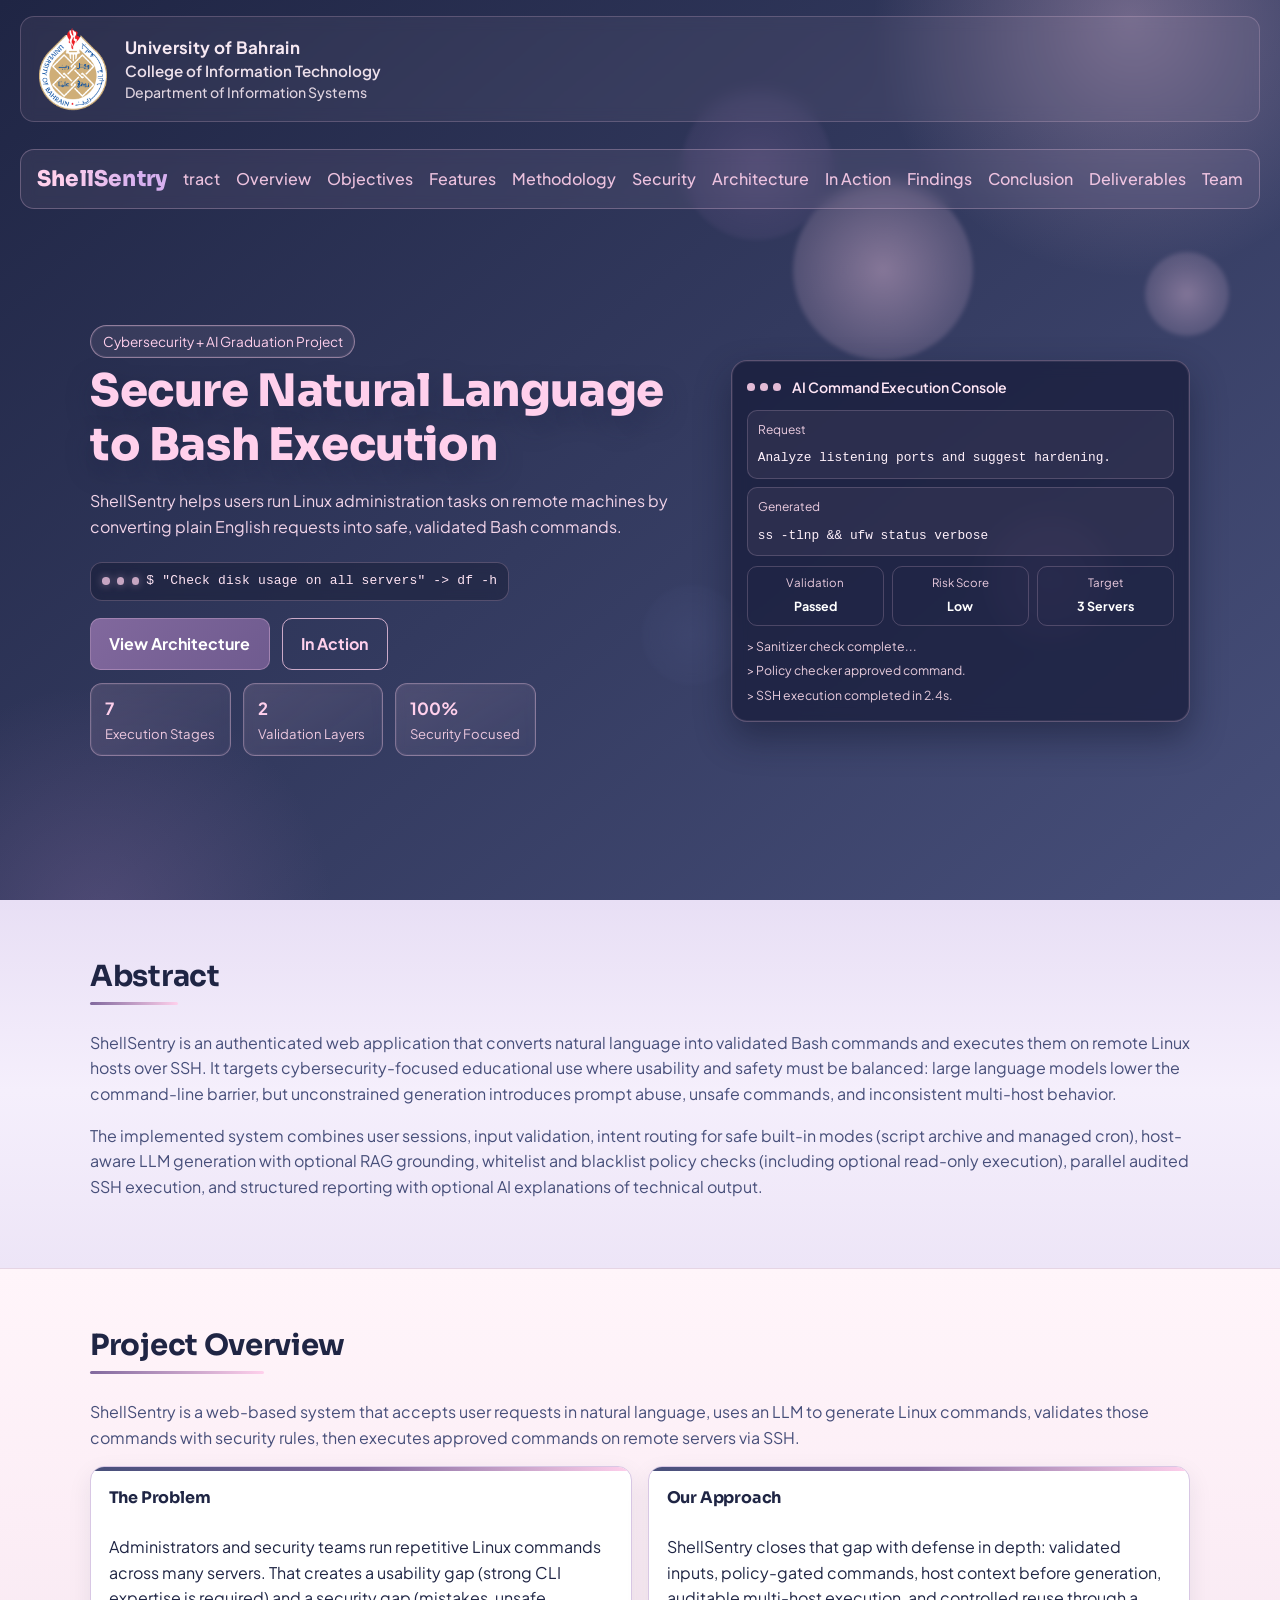
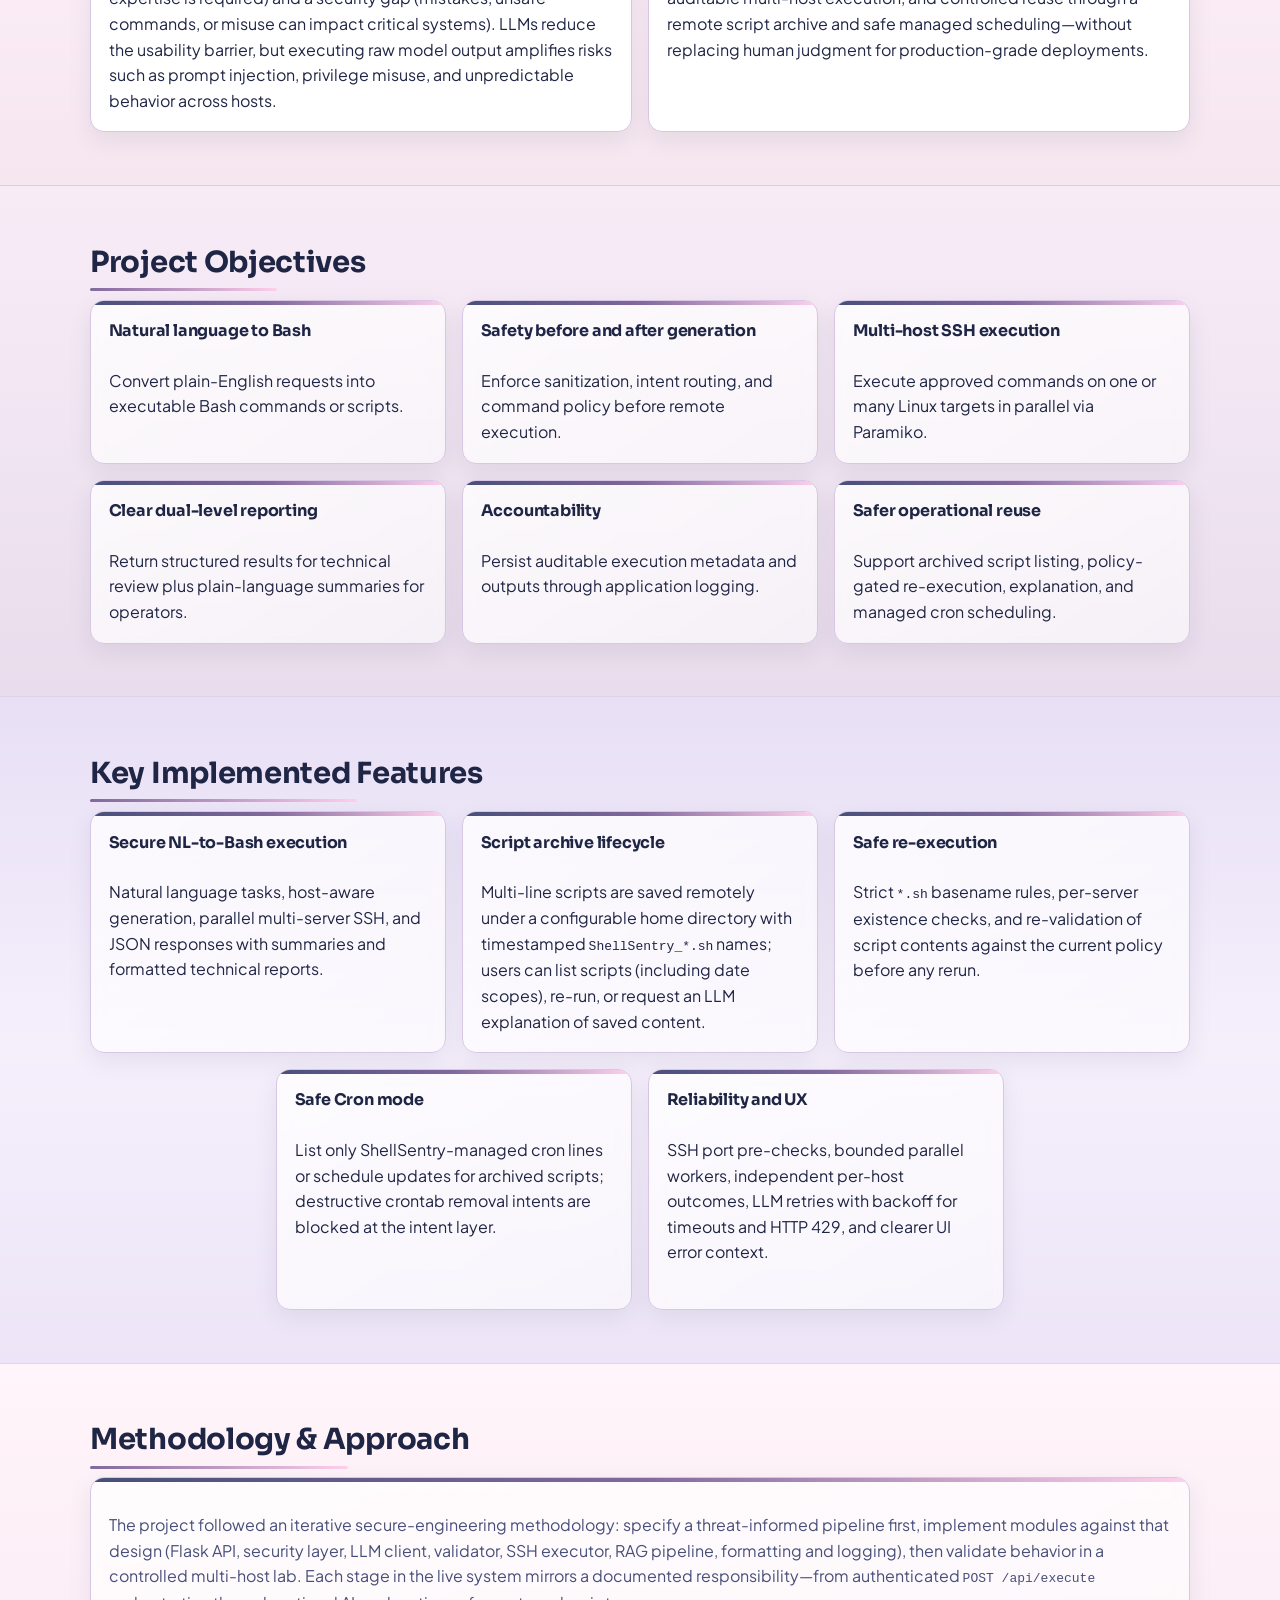
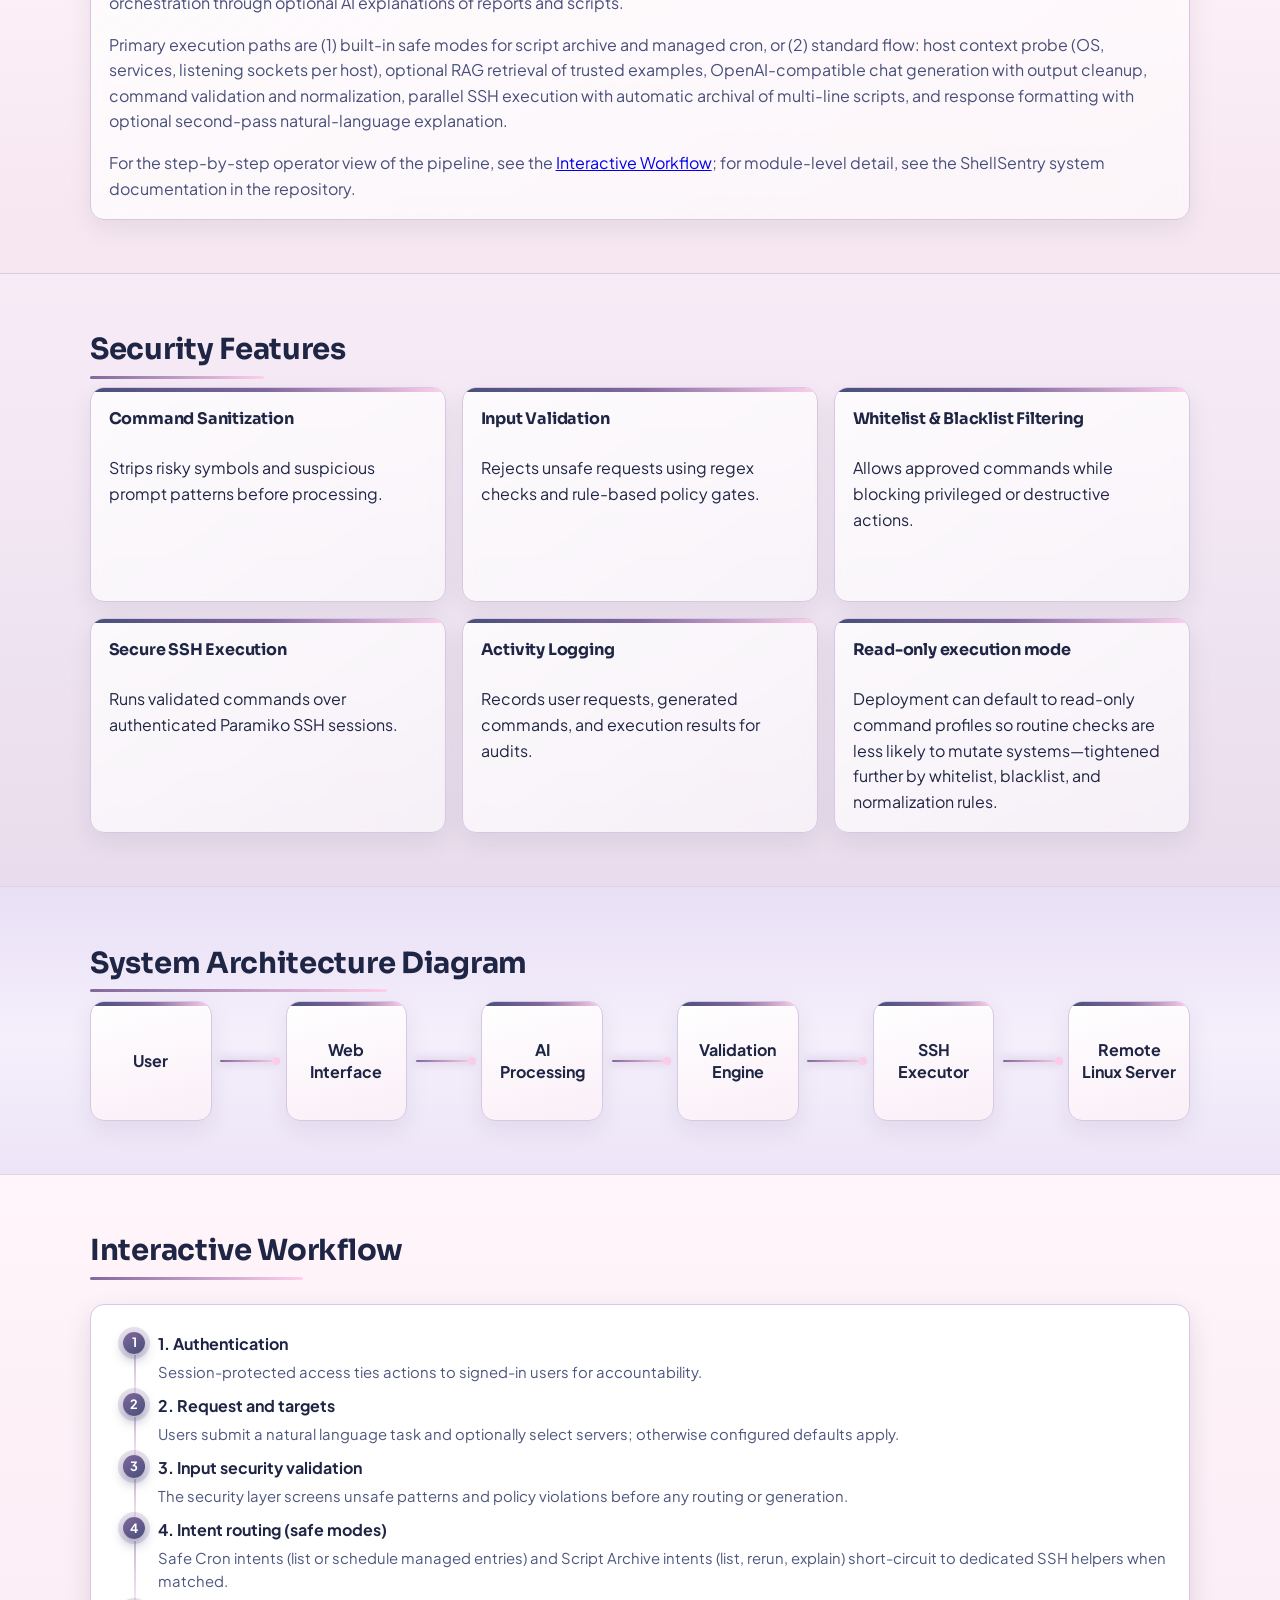
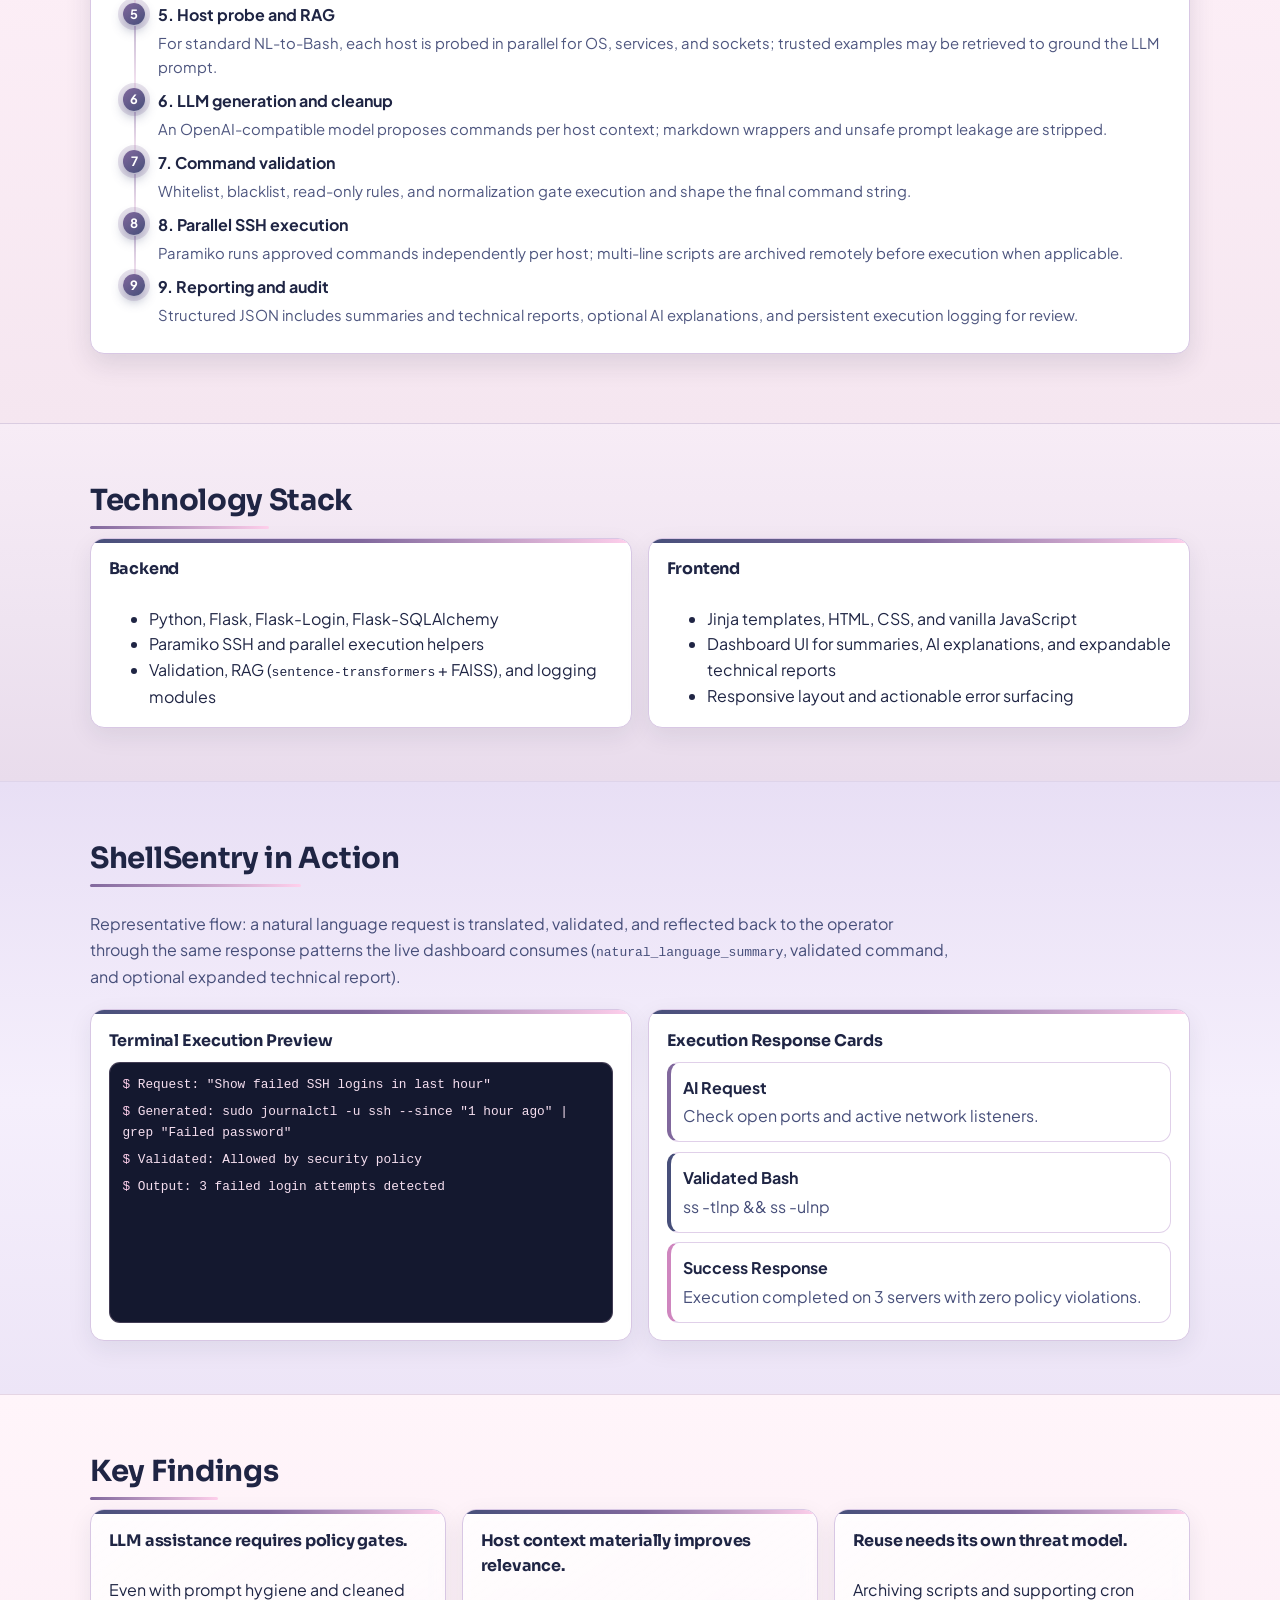
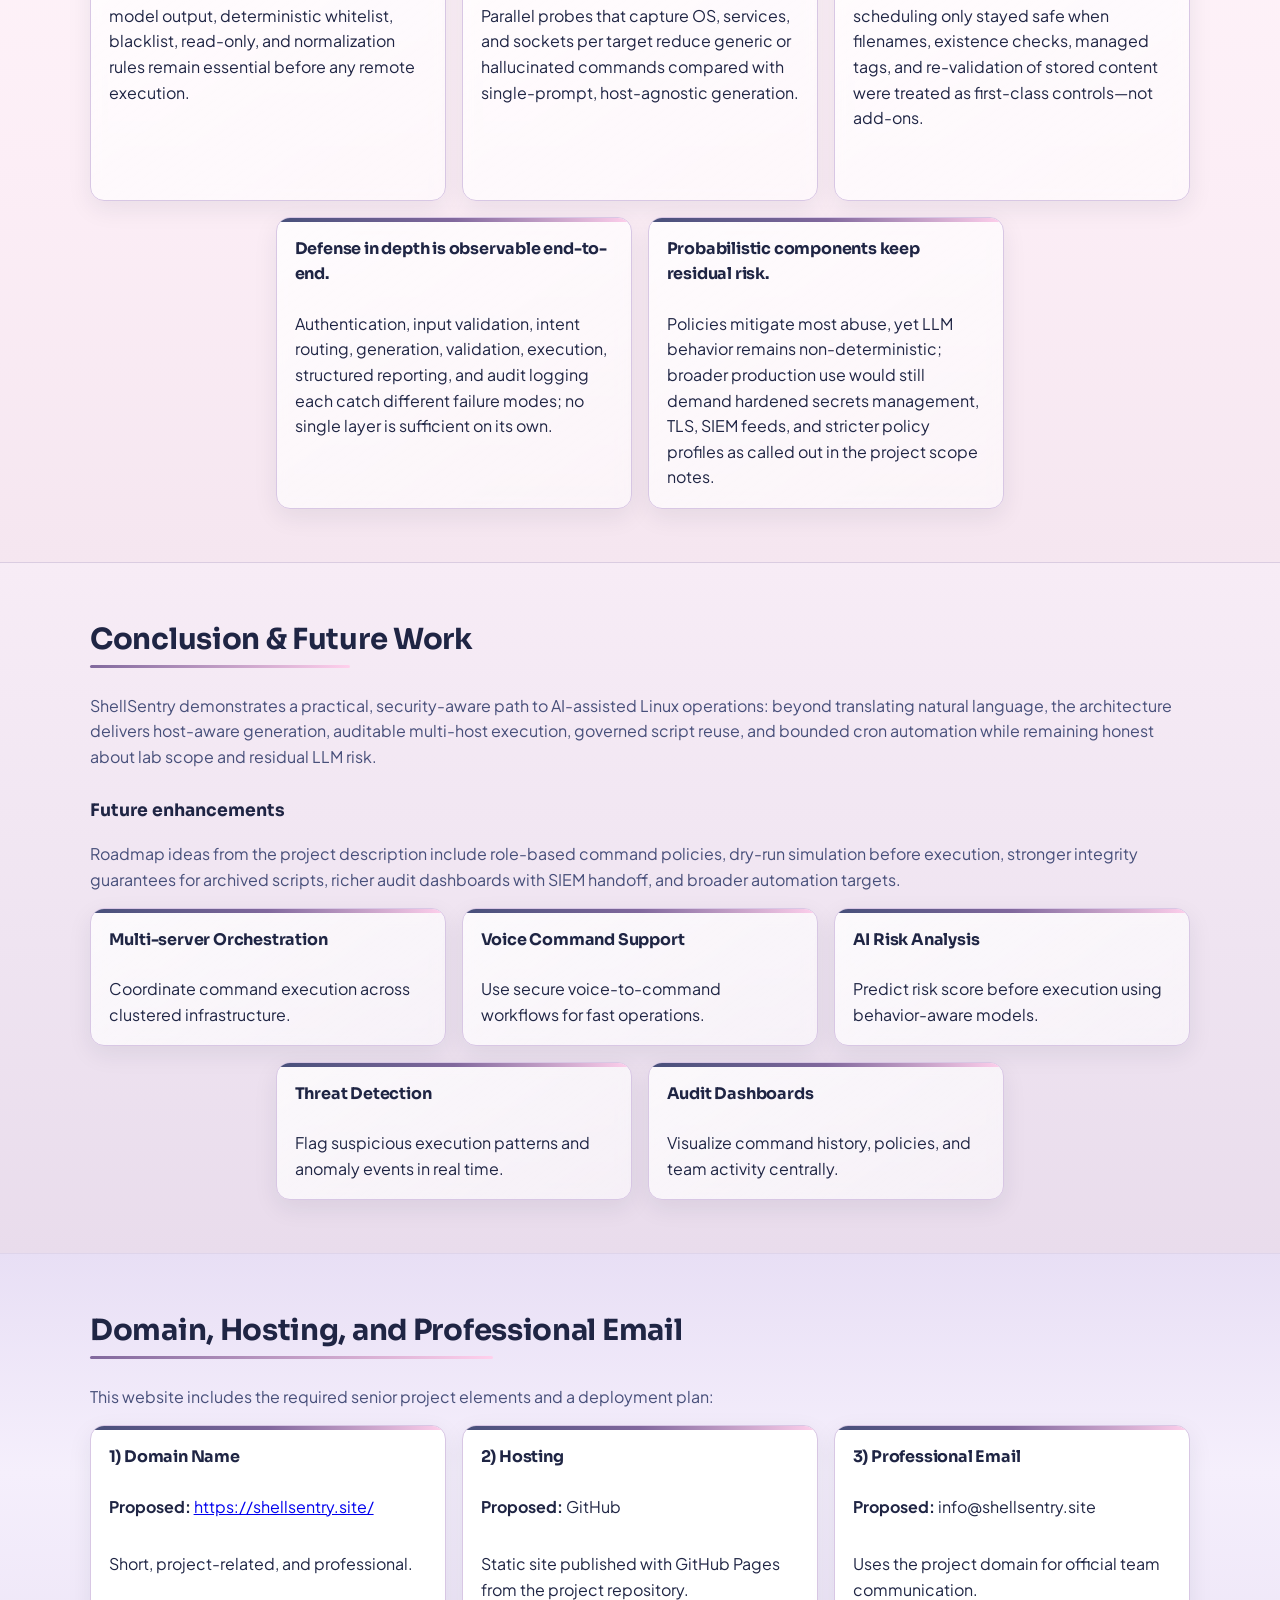
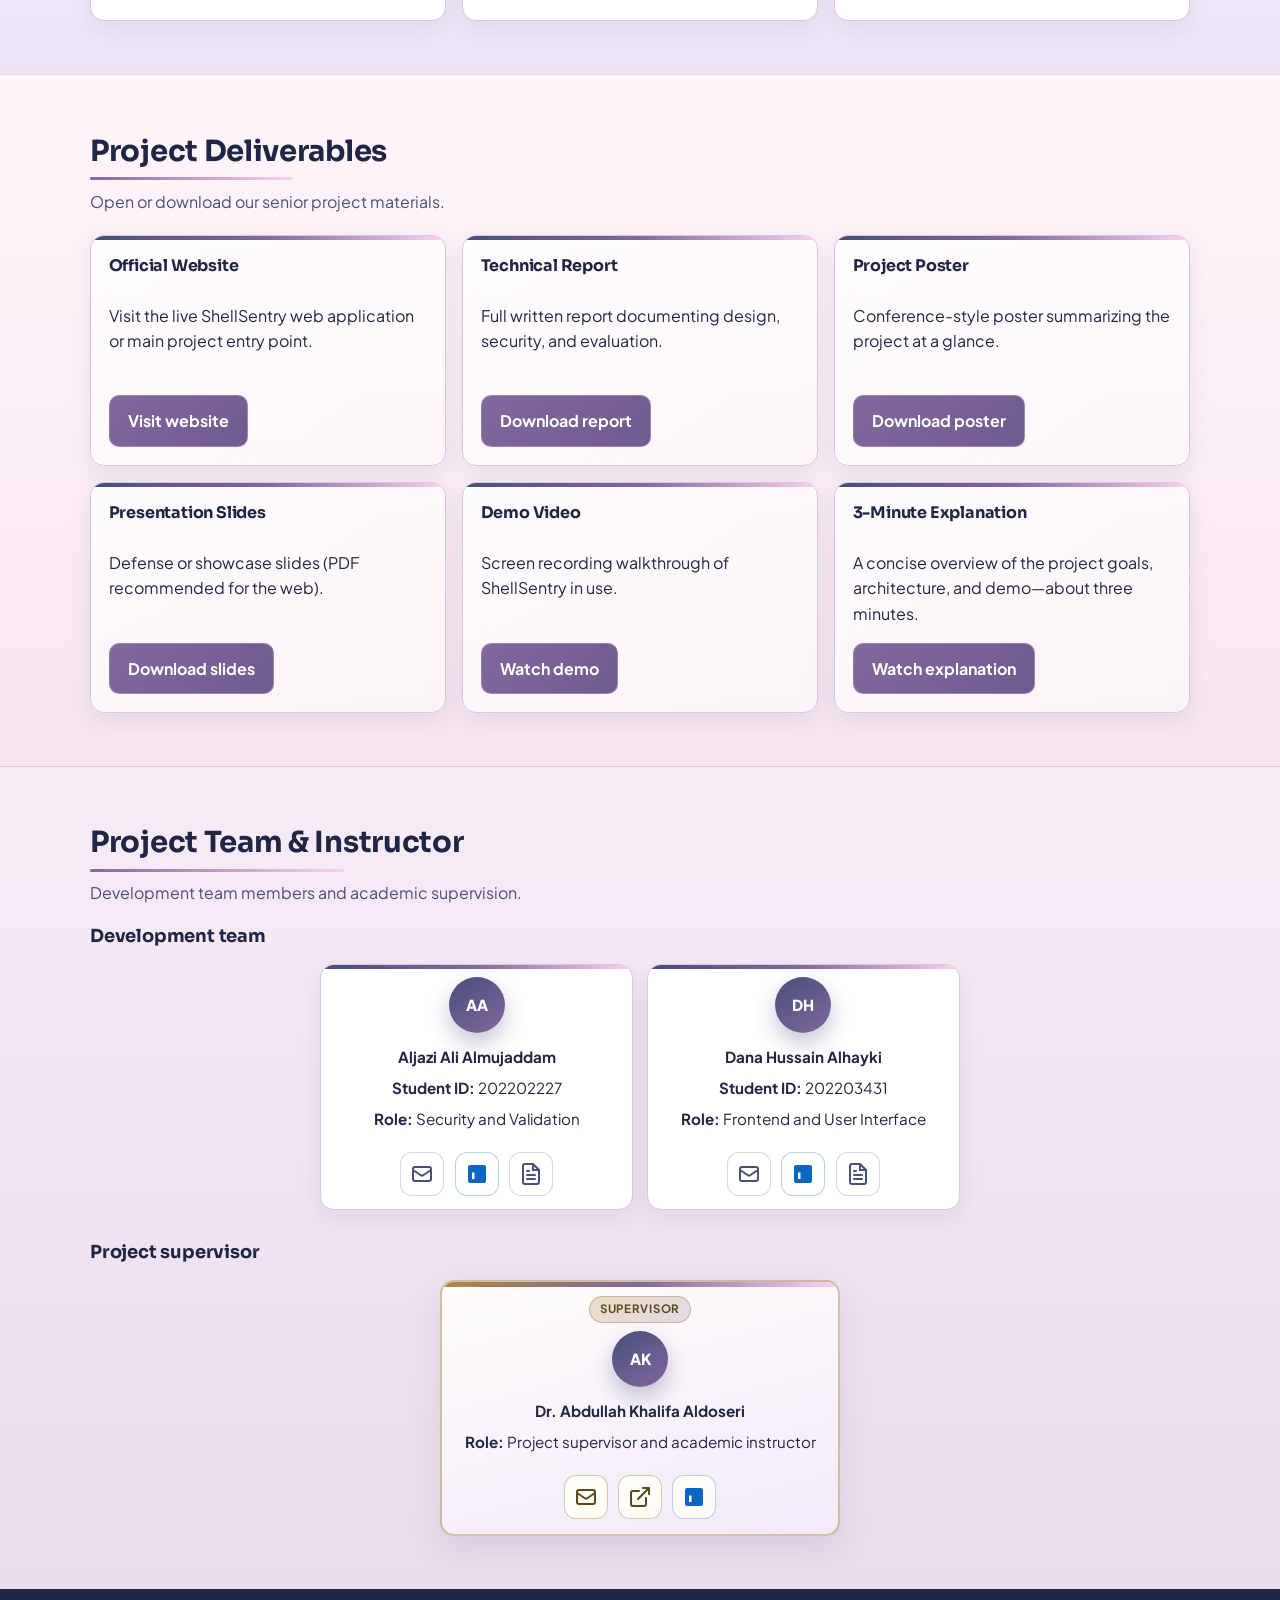
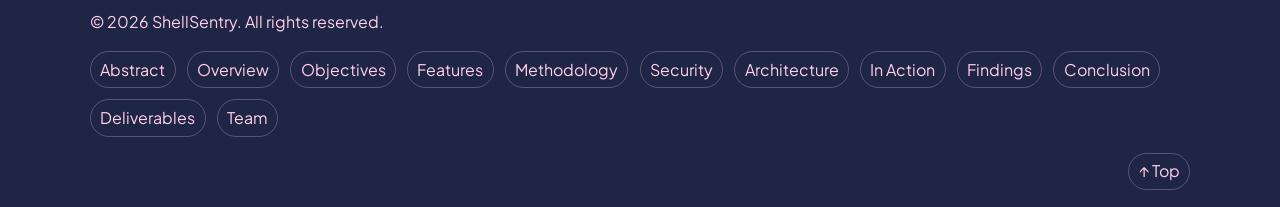
==== commit 89b766e3: "adding more section , Email and Domain" ====
--- a/index.html
+++ b/index.html
@@ -18,17 +18,62 @@
   </head>
   <body>
     <header class="hero" id="top">
-      <nav class="nav container">
-        <h1 class="brand">ShellSentry</h1>
-        <ul class="nav-links">
-          <li><a href="#about">About</a></li>
-          <li><a href="#security">Security</a></li>
-          <li><a href="#architecture">Architecture</a></li>
-          <li><a href="#demo">Demo</a></li>
-          <li><a href="#deliverables">Deliverables</a></li>
-          <li><a href="#team">Team</a></li>
-        </ul>
-      </nav>
+      <div class="container hero-header-stack">
+        <div class="institutional-header">
+          <div
+            class="institutional-brand"
+            role="group"
+            aria-label="University affiliation"
+          >
+            <img
+              class="uob-logo"
+              src="./images/uob-logo.png"
+              alt="University of Bahrain official emblem"
+              width="444"
+              height="514"
+              decoding="async"
+            />
+            <div class="institutional-text">
+              <p class="inst-name">University of Bahrain</p>
+              <p class="inst-college">College of Information Technology</p>
+              <p class="inst-department">Department of Information Systems</p>
+            </div>
+          </div>
+        </div>
+        <nav class="nav" aria-label="Primary">
+          <div class="nav-head">
+            <h1 class="brand">ShellSentry</h1>
+            <button
+              type="button"
+              class="nav-toggle"
+              id="nav-menu-toggle"
+              aria-expanded="false"
+              aria-controls="primary-nav-links"
+            >
+              <span class="nav-toggle-bars" aria-hidden="true">
+                <span></span>
+                <span></span>
+                <span></span>
+              </span>
+              <span class="sr-only">Menu</span>
+            </button>
+          </div>
+          <ul class="nav-links" id="primary-nav-links">
+            <li><a href="#abstract">Abstract</a></li>
+            <li><a href="#about">Overview</a></li>
+            <li><a href="#objectives">Objectives</a></li>
+            <li><a href="#features">Features</a></li>
+            <li><a href="#methodology">Methodology</a></li>
+            <li><a href="#security">Security</a></li>
+            <li><a href="#architecture">Architecture</a></li>
+            <li><a href="#in-action">In&nbsp;Action</a></li>
+            <li><a href="#findings">Findings</a></li>
+            <li><a href="#conclusion">Conclusion</a></li>
+            <li><a href="#deliverables">Deliverables</a></li>
+            <li><a href="#team">Team</a></li>
+          </ul>
+        </nav>
+      </div>
       <div class="hero-orbs" aria-hidden="true">
         <span class="orb orb-1"></span>
         <span class="orb orb-2"></span>
@@ -55,7 +100,7 @@
             </div>
             <div class="hero-actions">
               <a class="btn" href="#architecture">View Architecture</a>
-              <a class="btn btn-outline" href="#demo">Try Demo</a>
+              <a class="btn btn-outline" href="#in-action">In Action</a>
             </div>
             <div class="hero-metrics">
               <div class="metric">
@@ -103,60 +148,171 @@
     </header>
 
     <main>
-      <section id="about" class="section container reveal">
-        <h3 class="section-title">Project Overview</h3>
+      <section id="abstract" class="section page-section-band page-section-band--a reveal">
+        <div class="container">
+        <h3 class="section-title">Abstract</h3>
         <p>
-          ShellSentry is a web-based system that accepts user requests in
-          natural language, uses an LLM to generate Linux commands, validates
-          those commands with security rules, then executes approved commands on
-          remote servers via SSH.
+          ShellSentry is an authenticated web application that converts natural
+          language into validated Bash commands and executes them on remote Linux
+          hosts over SSH. It targets cybersecurity-focused educational use where
+          usability and safety must be balanced: large language models lower the
+          command-line barrier, but unconstrained generation introduces prompt abuse,
+          unsafe commands, and inconsistent multi-host behavior.
         </p>
-        <div class="grid two-col">
-          <article class="card">
-            <h4>Problem</h4>
-            <p>
-              System administration requires command-line expertise and can be
-              error-prone, especially when managing multiple remote machines.
-            </p>
-          </article>
-          <article class="card">
-            <h4>Solution</h4>
-            <p>
-              Provide an AI-assisted but security-first interface that makes
-              command execution easier while preserving strict validation and
-              control.
-            </p>
-          </article>
-        </div>
-      </section>
-
-      <section id="objectives" class="section section-alt reveal">
-        <div class="container">
-          <h3 class="section-title">Project Objectives</h3>
+        <p>
+          The implemented system combines user sessions, input validation, intent
+          routing for safe built-in modes (script archive and managed cron), host-aware
+          LLM generation with optional RAG grounding, whitelist and blacklist policy
+          checks (including optional read-only execution), parallel audited SSH
+          execution, and structured reporting with optional AI explanations of
+          technical output.
+        </p>
+        </div>
+      </section>
+
+      <section id="about" class="section page-section-band page-section-band--b reveal">
+        <div class="container">
+          <h3 class="section-title">Project Overview</h3>
+          <p>
+            ShellSentry is a web-based system that accepts user requests in natural
+            language, uses an LLM to generate Linux commands, validates those commands
+            with security rules, then executes approved commands on remote servers via
+            SSH.
+          </p>
+          <div class="grid two-col">
+            <article class="card">
+              <h4>The Problem</h4>
+              <p>
+                Administrators and security teams run repetitive Linux commands across
+                many servers. That creates a usability gap (strong CLI expertise is
+                required) and a security gap (mistakes, unsafe commands, or misuse can
+                impact critical systems). LLMs reduce the usability barrier, but
+                executing raw model output amplifies risks such as prompt injection,
+                privilege misuse, and unpredictable behavior across hosts.
+              </p>
+            </article>
+            <article class="card">
+              <h4>Our Approach</h4>
+              <p>
+                ShellSentry closes that gap with defense in depth: validated inputs,
+                policy-gated commands, host context before generation, auditable
+                multi-host execution, and controlled reuse through a remote script
+                archive and safe managed scheduling—without replacing human judgment for
+                production-grade deployments.
+              </p>
+            </article>
+          </div>
+        </div>
+      </section>
+
+      <section id="objectives" class="section page-section-band page-section-band--c reveal">
+        <div class="container">
+        <h3 class="section-title">Project Objectives</h3>
+        <div class="grid three-col">
+          <article class="card glass">
+            <h4>Natural language to Bash</h4>
+            <p>Convert plain-English requests into executable Bash commands or scripts.</p>
+          </article>
+          <article class="card glass">
+            <h4>Safety before and after generation</h4>
+            <p>Enforce sanitization, intent routing, and command policy before remote execution.</p>
+          </article>
+          <article class="card glass">
+            <h4>Multi-host SSH execution</h4>
+            <p>Execute approved commands on one or many Linux targets in parallel via Paramiko.</p>
+          </article>
+          <article class="card glass">
+            <h4>Clear dual-level reporting</h4>
+            <p>Return structured results for technical review plus plain-language summaries for operators.</p>
+          </article>
+          <article class="card glass">
+            <h4>Accountability</h4>
+            <p>Persist auditable execution metadata and outputs through application logging.</p>
+          </article>
+          <article class="card glass">
+            <h4>Safer operational reuse</h4>
+            <p>Support archived script listing, policy-gated re-execution, explanation, and managed cron scheduling.</p>
+          </article>
+        </div>
+        </div>
+      </section>
+
+      <section id="features" class="section page-section-band page-section-band--a reveal">
+        <div class="container">
+          <h3 class="section-title">Key Implemented Features</h3>
           <div class="grid three-col">
-            <article class="card">
-              <h4>Natural Language Processing</h4>
-              <p>Transform user requests into Bash commands or scripts.</p>
-            </article>
-            <article class="card">
-              <h4>Security and Validation</h4>
+            <article class="card glass">
+              <h4>Secure NL-to-Bash execution</h4>
               <p>
-                Apply sanitization plus whitelist/blacklist checks before
-                command execution.
+                Natural language tasks, host-aware generation, parallel multi-server SSH,
+                and JSON responses with summaries and formatted technical reports.
               </p>
             </article>
-            <article class="card">
-              <h4>Secure Remote Execution</h4>
+            <article class="card glass">
+              <h4>Script archive lifecycle</h4>
               <p>
-                Execute approved commands on one or more servers via Paramiko
-                SSH.
+                Multi-line scripts are saved remotely under a configurable home directory
+                with timestamped <code>ShellSentry_*.sh</code> names; users can list scripts
+                (including date scopes), re-run, or request an LLM explanation of saved content.
               </p>
             </article>
-          </div>
-        </div>
-      </section>
-
-      <section id="security" class="section container reveal">
+            <article class="card glass">
+              <h4>Safe re-execution</h4>
+              <p>
+                Strict <code>*.sh</code> basename rules, per-server existence checks, and
+                re-validation of script contents against the current policy before any rerun.
+              </p>
+            </article>
+            <article class="card glass">
+              <h4>Safe Cron mode</h4>
+              <p>
+                List only ShellSentry-managed cron lines or schedule updates for archived
+                scripts; destructive crontab removal intents are blocked at the intent layer.
+              </p>
+            </article>
+            <article class="card glass">
+              <h4>Reliability and UX</h4>
+              <p>
+                SSH port pre-checks, bounded parallel workers, independent per-host outcomes,
+                LLM retries with backoff for timeouts and HTTP 429, and clearer UI error context.
+              </p>
+            </article>
+          </div>
+        </div>
+      </section>
+
+      <section id="methodology" class="section page-section-band page-section-band--b reveal">
+        <div class="container">
+        <h3 class="section-title">Methodology &amp; Approach</h3>
+        <article class="card glass methodology-card">
+          <p>
+            The project followed an iterative secure-engineering methodology: specify a
+            threat-informed pipeline first, implement modules against that design (Flask API,
+            security layer, LLM client, validator, SSH executor, RAG pipeline, formatting and
+            logging), then validate behavior in a controlled multi-host lab. Each stage in the
+            live system mirrors a documented responsibility—from authenticated
+            <code>POST /api/execute</code> orchestration through optional AI explanations of
+            reports and scripts.
+          </p>
+          <p>
+            Primary execution paths are (1) built-in safe modes for script archive and managed
+            cron, or (2) standard flow: host context probe (OS, services, listening sockets per
+            host), optional RAG retrieval of trusted examples, OpenAI-compatible chat generation
+            with output cleanup, command validation and normalization, parallel SSH execution
+            with automatic archival of multi-line scripts, and response formatting with optional
+            second-pass natural-language explanation.
+          </p>
+          <p>
+            For the step-by-step operator view of the pipeline, see the
+            <a href="#workflow">Interactive Workflow</a>; for module-level detail, see the
+            ShellSentry system documentation in the repository.
+          </p>
+        </article>
+        </div>
+      </section>
+
+      <section id="security" class="section page-section-band page-section-band--c reveal">
+        <div class="container">
         <h3 class="section-title">Security Features</h3>
         <div class="grid three-col">
           <article class="card glass">
@@ -180,13 +336,18 @@
             <p>Records user requests, generated commands, and execution results for audits.</p>
           </article>
           <article class="card glass">
-            <h4>Role-Based Access Control</h4>
-            <p>Scopes command privileges based on user role and allowed execution mode.</p>
-          </article>
-        </div>
-      </section>
-
-      <section id="architecture" class="section section-alt reveal">
+            <h4>Read-only execution mode</h4>
+            <p>
+              Deployment can default to read-only command profiles so routine checks are
+              less likely to mutate systems—tightened further by whitelist, blacklist, and
+              normalization rules.
+            </p>
+          </article>
+        </div>
+        </div>
+      </section>
+
+      <section id="architecture" class="section page-section-band page-section-band--a reveal">
         <div class="container">
           <h3 class="section-title">System Architecture Diagram</h3>
           <div class="architecture-flow" aria-label="ShellSentry architecture pipeline">
@@ -205,45 +366,83 @@
         </div>
       </section>
 
-      <section id="workflow" class="section container reveal">
+      <section id="workflow" class="section page-section-band page-section-band--b reveal">
+        <div class="container">
         <h3 class="section-title">Interactive Workflow</h3>
         <ol class="timeline stepper">
-          <li><h4>1. User Authentication</h4><p>Secure login ensures accountability and controlled access.</p></li>
-          <li><h4>2. Request Submission</h4><p>The user sends a natural language task in plain English.</p></li>
-          <li><h4>3. Input Sanitization</h4><p>Prompt-injection and malicious content checks are applied.</p></li>
-          <li><h4>4. AI Command Generation</h4><p>The LLM converts the request to a shell command or script.</p></li>
-          <li><h4>5. Validation Engine</h4><p>Whitelist and blacklist checks decide if execution is safe.</p></li>
-          <li><h4>6. Secure SSH Execution</h4><p>Approved command runs on selected Linux hosts via Paramiko.</p></li>
-          <li><h4>7. Result Reporting</h4><p>STDOUT, STDERR, status, and summaries are returned to the user.</p></li>
+          <li>
+            <h4>1. Authentication</h4>
+            <p>Session-protected access ties actions to signed-in users for accountability.</p>
+          </li>
+          <li>
+            <h4>2. Request and targets</h4>
+            <p>Users submit a natural language task and optionally select servers; otherwise configured defaults apply.</p>
+          </li>
+          <li>
+            <h4>3. Input security validation</h4>
+            <p>The security layer screens unsafe patterns and policy violations before any routing or generation.</p>
+          </li>
+          <li>
+            <h4>4. Intent routing (safe modes)</h4>
+            <p>Safe Cron intents (list or schedule managed entries) and Script Archive intents (list, rerun, explain) short-circuit to dedicated SSH helpers when matched.</p>
+          </li>
+          <li>
+            <h4>5. Host probe and RAG</h4>
+            <p>For standard NL-to-Bash, each host is probed in parallel for OS, services, and sockets; trusted examples may be retrieved to ground the LLM prompt.</p>
+          </li>
+          <li>
+            <h4>6. LLM generation and cleanup</h4>
+            <p>An OpenAI-compatible model proposes commands per host context; markdown wrappers and unsafe prompt leakage are stripped.</p>
+          </li>
+          <li>
+            <h4>7. Command validation</h4>
+            <p>Whitelist, blacklist, read-only rules, and normalization gate execution and shape the final command string.</p>
+          </li>
+          <li>
+            <h4>8. Parallel SSH execution</h4>
+            <p>Paramiko runs approved commands independently per host; multi-line scripts are archived remotely before execution when applicable.</p>
+          </li>
+          <li>
+            <h4>9. Reporting and audit</h4>
+            <p>Structured JSON includes summaries and technical reports, optional AI explanations, and persistent execution logging for review.</p>
+          </li>
         </ol>
-      </section>
-
-      <section id="stack" class="section section-alt reveal">
+        </div>
+      </section>
+
+      <section id="stack" class="section page-section-band page-section-band--c reveal">
         <div class="container">
           <h3 class="section-title">Technology Stack</h3>
           <div class="grid two-col">
             <article class="card">
               <h4>Backend</h4>
               <ul>
-                <li>Python Flask</li>
-                <li>Paramiko SSH</li>
-                <li>Validation and Logging Modules</li>
+                <li>Python, Flask, Flask-Login, Flask-SQLAlchemy</li>
+                <li>Paramiko SSH and parallel execution helpers</li>
+                <li>Validation, RAG (<code>sentence-transformers</code> + FAISS), and logging modules</li>
               </ul>
             </article>
             <article class="card">
               <h4>Frontend</h4>
               <ul>
-                <li>HTML, CSS, JavaScript</li>
-                <li>Responsive Web Interface</li>
-                <li>Result Presentation UI</li>
+                <li>Jinja templates, HTML, CSS, and vanilla JavaScript</li>
+                <li>Dashboard UI for summaries, AI explanations, and expandable technical reports</li>
+                <li>Responsive layout and actionable error surfacing</li>
               </ul>
             </article>
           </div>
         </div>
       </section>
 
-      <section id="demo" class="section container reveal">
-        <h3 class="section-title">Demo Showcase</h3>
+      <section id="in-action" class="section page-section-band page-section-band--a reveal">
+        <div class="container">
+        <h3 class="section-title">ShellSentry in Action</h3>
+        <p class="in-action-lead">
+          Representative flow: a natural language request is translated, validated, and
+          reflected back to the operator through the same response patterns the live
+          dashboard consumes (<code>natural_language_summary</code>, validated command, and
+          optional expanded technical report).
+        </p>
         <div class="grid two-col">
           <article class="card terminal-preview">
             <h4>Terminal Execution Preview</h4>
@@ -272,12 +471,73 @@
             </div>
           </article>
         </div>
-      </section>
-
-      <section id="future" class="section section-alt reveal">
-        <div class="container">
-          <h3 class="section-title">Future Enhancements</h3>
-          <div class="grid three-col">
+        </div>
+      </section>
+
+      <section id="findings" class="section page-section-band page-section-band--b reveal">
+        <div class="container">
+        <h3 class="section-title">Key Findings</h3>
+        <div class="grid three-col findings-grid">
+          <article class="card glass">
+            <h4>LLM assistance requires policy gates.</h4>
+            <p>
+              Even with prompt hygiene and cleaned model output, deterministic whitelist,
+              blacklist, read-only, and normalization rules remain essential before any remote
+              execution.
+            </p>
+          </article>
+          <article class="card glass">
+            <h4>Host context materially improves relevance.</h4>
+            <p>
+              Parallel probes that capture OS, services, and sockets per target reduce generic
+              or hallucinated commands compared with single-prompt, host-agnostic generation.
+            </p>
+          </article>
+          <article class="card glass">
+            <h4>Reuse needs its own threat model.</h4>
+            <p>
+              Archiving scripts and supporting cron scheduling only stayed safe when filenames,
+              existence checks, managed tags, and re-validation of stored content were treated
+              as first-class controls—not add-ons.
+            </p>
+          </article>
+          <article class="card glass">
+            <h4>Defense in depth is observable end-to-end.</h4>
+            <p>
+              Authentication, input validation, intent routing, generation, validation,
+              execution, structured reporting, and audit logging each catch different failure
+              modes; no single layer is sufficient on its own.
+            </p>
+          </article>
+          <article class="card glass">
+            <h4>Probabilistic components keep residual risk.</h4>
+            <p>
+              Policies mitigate most abuse, yet LLM behavior remains non-deterministic; broader
+              production use would still demand hardened secrets management, TLS, SIEM feeds,
+              and stricter policy profiles as called out in the project scope notes.
+            </p>
+          </article>
+        </div>
+        </div>
+      </section>
+
+      <section id="conclusion" class="section page-section-band page-section-band--c reveal">
+        <div class="container">
+          <h3 class="section-title">Conclusion &amp; Future Work</h3>
+          <p>
+            ShellSentry demonstrates a practical, security-aware path to AI-assisted Linux
+            operations: beyond translating natural language, the architecture delivers
+            host-aware generation, auditable multi-host execution, governed script reuse, and
+            bounded cron automation while remaining honest about lab scope and residual LLM
+            risk.
+          </p>
+          <h4 class="subsection-title">Future enhancements</h4>
+          <p>
+            Roadmap ideas from the project description include role-based command policies,
+            dry-run simulation before execution, stronger integrity guarantees for archived
+            scripts, richer audit dashboards with SIEM handoff, and broader automation targets.
+          </p>
+          <div class="grid three-col conclusion-future-grid">
             <article class="card glass"><h4>Multi-server Orchestration</h4><p>Coordinate command execution across clustered infrastructure.</p></article>
             <article class="card glass"><h4>Voice Command Support</h4><p>Use secure voice-to-command workflows for fast operations.</p></article>
             <article class="card glass"><h4>AI Risk Analysis</h4><p>Predict risk score before execution using behavior-aware models.</p></article>
@@ -287,7 +547,8 @@
         </div>
       </section>
 
-      <section id="requirements" class="section container reveal">
+      <section id="requirements" class="section page-section-band page-section-band--a reveal">
+        <div class="container">
         <h3 class="section-title">Domain, Hosting, and Professional Email</h3>
         <p>
           This website includes the required senior project elements and a
@@ -296,29 +557,31 @@
         <div class="grid three-col">
           <article class="card">
             <h4>1) Domain Name</h4>
-            <p><strong>Proposed:</strong> <span id="domain-name">shellsentry.com</span></p>
+            <p>
+              <strong>Proposed:</strong>
+              <a id="domain-name" href="https://shellsentry.site/">https://shellsentry.site/</a>
+            </p>
             <p>Short, project-related, and professional.</p>
           </article>
           <article class="card">
             <h4>2) Hosting</h4>
-            <p><strong>Proposed:</strong> GitHub Pages or Hostinger</p>
-            <p>Fast setup for publishing a public senior project website.</p>
+            <p><strong>Proposed:</strong> GitHub</p>
+            <p>Static site published with GitHub Pages from the project repository.</p>
           </article>
           <article class="card">
             <h4>3) Professional Email</h4>
-            <p><strong>Proposed:</strong> info@shellsentry.com</p>
-            <p>Uses project domain for official team communication.</p>
-          </article>
-        </div>
-      </section>
-
-      <section id="deliverables" class="section container reveal">
+            <p><strong>Proposed:</strong> info@shellsentry.site</p>
+            <p>Uses the project domain for official team communication.</p>
+          </article>
+        </div>
+        </div>
+      </section>
+
+      <section id="deliverables" class="section page-section-band page-section-band--b reveal">
+        <div class="container">
         <h3 class="section-title">Project Deliverables</h3>
         <p class="deliverables-intro">
-          Open or download our senior project materials. Place files in the
-          <strong>documents</strong> folder with the names below, or edit these links
-          in <code>index.html</code> to point to Google Drive, YouTube, or your live
-          deployment.
+          Open or download our senior project materials.
         </p>
         <div class="grid deliverables-grid">
             <article class="card glass deliverable-card">
@@ -328,7 +591,7 @@
               </p>
               <a
                 class="btn"
-                href="https://shellsentry.com"
+                href="https://shellsentry.site/"
                 target="_blank"
                 rel="noopener noreferrer"
                 aria-label="Visit official ShellSentry website"
@@ -392,40 +655,191 @@
               >
             </article>
         </div>
-      </section>
-
-      <section id="team" class="section section-alt reveal">
-        <div class="container">
-          <h3 class="section-title">Team</h3>
-          <p>Project members and supervision details:</p>
-          <div class="grid three-col">
+        </div>
+      </section>
+
+      <section id="team" class="section page-section-band page-section-band--c reveal">
+        <div class="container">
+          <h3 class="section-title">Project Team &amp; Instructor</h3>
+          <p class="team-intro">Development team members and academic supervision.</p>
+
+          <svg class="team-icons-defs" aria-hidden="true" focusable="false" width="0" height="0">
+            <defs>
+              <symbol id="team-icon-mail" viewBox="0 0 24 24">
+                <path
+                  fill="none"
+                  stroke="currentColor"
+                  stroke-width="2"
+                  stroke-linecap="round"
+                  stroke-linejoin="round"
+                  d="M3 8l7.89 5.26a2 2 0 002.22 0L21 8M5 19h14a2 2 0 002-2V7a2 2 0 00-2-2H5a2 2 0 00-2 2v10a2 2 0 002 2z"
+                />
+              </symbol>
+              <symbol id="team-icon-cv" viewBox="0 0 24 24">
+                <path
+                  fill="none"
+                  stroke="currentColor"
+                  stroke-width="2"
+                  stroke-linecap="round"
+                  stroke-linejoin="round"
+                  d="M14 2H6a2 2 0 00-2 2v16a2 2 0 002 2h12a2 2 0 002-2V8z"
+                />
+                <path fill="none" stroke="currentColor" stroke-width="2" d="M14 2v6h6" />
+                <path fill="none" stroke="currentColor" stroke-width="2" stroke-linecap="round" d="M8 13h8M8 17h8M8 9h2" />
+              </symbol>
+              <symbol id="team-icon-faculty" viewBox="0 0 24 24">
+                <path
+                  fill="none"
+                  stroke="currentColor"
+                  stroke-width="2"
+                  stroke-linecap="round"
+                  stroke-linejoin="round"
+                  d="M18 13v6a2 2 0 0 1-2 2H5a2 2 0 0 1-2-2V8a2 2 0 0 1 2-2h6M15 3h6v6M10 14L21 3"
+                />
+              </symbol>
+            </defs>
+          </svg>
+
+          <h4 class="team-subheading">Development team</h4>
+          <div class="grid two-col team-dev-grid">
             <article class="card team-card">
               <div class="avatar" aria-hidden="true">AA</div>
-              <h4>1) Team Member</h4>
-              <p><strong>Name:</strong> Aljazi Ali Almujaddam</p>
+              <p><strong>Aljazi Ali Almujaddam</strong></p>
               <p><strong>Student ID:</strong> 202202227</p>
               <p><strong>Role:</strong> Security and Validation</p>
-              <div class="social-links">
-                <a href="https://www.linkedin.com/in/aljazi-almujaddam-554a723b4" aria-label="Aljazi LinkedIn">LinkedIn</a>
-                <a href="./ALJAZI-ALI-ALMUJADDAM-Resume.pdf" aria-label="Aljazi CV" target="_blank" rel="noopener noreferrer">CV</a>
-              </div>
+              <nav class="team-icon-strip" aria-label="Contact and profiles for Aljazi">
+                <a
+                  class="team-icon-link"
+                  href="mailto:aljaziali04@gmail.com"
+                  aria-label="Email Aljazi Ali Almujaddam"
+                  title="Email"
+                >
+                  <svg class="team-icon-svg" width="24" height="24" aria-hidden="true">
+                    <use href="#team-icon-mail" />
+                  </svg>
+                </a>
+                <a
+                  class="team-icon-link team-icon-link--linkedin"
+                  href="https://www.linkedin.com/in/aljazi-almujaddam-554a723b4"
+                  target="_blank"
+                  rel="noopener noreferrer"
+                  aria-label="Aljazi LinkedIn profile"
+                  title="LinkedIn profile"
+                >
+                  <svg class="team-icon-svg team-icon-svg--linkedin" width="24" height="24" viewBox="0 0 24 24" aria-hidden="true">
+                    <path
+                      fill="currentColor"
+                      d="M19 3a2 2 0 0 1 2 2v14a2 2 0 0 1-2 2H5a2 2 0 0 1-2-2V5a2 2 0 0 1 2-2h14zm-9.5 7.5H7V17h2.5v-6.5zm-1.25-2a1.25 1.25 0 1 1 0-2.5 1.25 1.25 0 0 1 0 2.5zM17 17h-2.4v-3.2c0-.8-.02-1.84-1.12-1.84-1.12 0-1.29.88-1.29 1.78V17H9.8V9.5h2.3v1h.03c.32-.6 1.1-1.24 2.27-1.24 2.43 0 2.88 1.6 2.88 3.68V17z"
+                    />
+                  </svg>
+                </a>
+                <a
+                  class="team-icon-link"
+                  href="./ALJAZI-ALI-ALMUJADDAM-Resume.pdf"
+                  target="_blank"
+                  rel="noopener noreferrer"
+                  aria-label="Download Aljazi CV (PDF)"
+                  title="CV (PDF)"
+                >
+                  <svg class="team-icon-svg" width="24" height="24" aria-hidden="true">
+                    <use href="#team-icon-cv" />
+                  </svg>
+                </a>
+              </nav>
             </article>
             <article class="card team-card">
               <div class="avatar" aria-hidden="true">DH</div>
-              <h4>2) Team Member</h4>
-              <p><strong>Name:</strong> Dana Hussain Alhayki</p>
+              <p><strong>Dana Hussain Alhayki</strong></p>
               <p><strong>Student ID:</strong> 202203431</p>
               <p><strong>Role:</strong> Frontend and User Interface</p>
-              <div class="social-links">
-                <a href="https://www.linkedin.com/in/dana-alhayki-27a299295" aria-label="Dana LinkedIn">LinkedIn</a>
-                <a href="./DANA-HUSSAIN-ALHAYKI-CV.pdf" aria-label="Dana CV" target="_blank" rel="noopener noreferrer">CV</a>
-              </div>
-            </article>
-            <article class="card team-card">
-              <div class="avatar" aria-hidden="true">AK</div>
-              <h4>3) Supervisor</h4>
-              <p><strong>Name:</strong> Dr. Abdullah Khalifa Aldoseri</p>
-              <p><strong>Role:</strong> Project Supervisor</p>
+              <nav class="team-icon-strip" aria-label="Contact and profiles for Dana">
+                <a
+                  class="team-icon-link"
+                  href="mailto:Danahussainalhayki@gmail.com"
+                  aria-label="Email Dana Hussain Alhayki"
+                  title="Email"
+                >
+                  <svg class="team-icon-svg" width="24" height="24" aria-hidden="true">
+                    <use href="#team-icon-mail" />
+                  </svg>
+                </a>
+                <a
+                  class="team-icon-link team-icon-link--linkedin"
+                  href="https://www.linkedin.com/in/dana-alhayki-27a299295"
+                  target="_blank"
+                  rel="noopener noreferrer"
+                  aria-label="Dana LinkedIn profile"
+                  title="LinkedIn profile"
+                >
+                  <svg class="team-icon-svg team-icon-svg--linkedin" width="24" height="24" viewBox="0 0 24 24" aria-hidden="true">
+                    <path
+                      fill="currentColor"
+                      d="M19 3a2 2 0 0 1 2 2v14a2 2 0 0 1-2 2H5a2 2 0 0 1-2-2V5a2 2 0 0 1 2-2h14zm-9.5 7.5H7V17h2.5v-6.5zm-1.25-2a1.25 1.25 0 1 1 0-2.5 1.25 1.25 0 0 1 0 2.5zM17 17h-2.4v-3.2c0-.8-.02-1.84-1.12-1.84-1.12 0-1.29.88-1.29 1.78V17H9.8V9.5h2.3v1h.03c.32-.6 1.1-1.24 2.27-1.24 2.43 0 2.88 1.6 2.88 3.68V17z"
+                    />
+                  </svg>
+                </a>
+                <a
+                  class="team-icon-link"
+                  href="./DANA-HUSSAIN-ALHAYKI-CV.pdf"
+                  target="_blank"
+                  rel="noopener noreferrer"
+                  aria-label="Download Dana CV (PDF)"
+                  title="CV (PDF)"
+                >
+                  <svg class="team-icon-svg" width="24" height="24" aria-hidden="true">
+                    <use href="#team-icon-cv" />
+                  </svg>
+                </a>
+              </nav>
+            </article>
+          </div>
+
+          <h4 class="team-subheading">Project supervisor</h4>
+          <div class="team-supervisor-row">
+            <article class="card team-card team-card--supervisor">
+              <span class="team-role-badge">Supervisor</span>
+              <div class="avatar avatar--supervisor" aria-hidden="true">AK</div>
+              <p><strong>Dr. Abdullah Khalifa Aldoseri</strong></p>
+              <p><strong>Role:</strong> Project supervisor and academic instructor</p>
+              <nav class="team-icon-strip" aria-label="Supervisor contact and official profiles">
+                <a
+                  class="team-icon-link team-icon-link--accent"
+                  href="mailto:akaldoseri@uob.edu.bh"
+                  aria-label="Email Dr. Abdullah Khalifa Aldoseri"
+                  title="Email"
+                >
+                  <svg class="team-icon-svg" width="24" height="24" aria-hidden="true">
+                    <use href="#team-icon-mail" />
+                  </svg>
+                </a>
+                <a
+                  class="team-icon-link team-icon-link--accent"
+                  href="https://cit.uob.edu.bh/faculty/faculty-profile/?faculty=mr-abdullah-al-doseri"
+                  target="_blank"
+                  rel="noopener noreferrer"
+                  aria-label="Dr. Aldoseri UOB faculty profile (College of Information Technology)"
+                  title="UOB faculty profile"
+                >
+                  <svg class="team-icon-svg" width="24" height="24" aria-hidden="true">
+                    <use href="#team-icon-faculty" />
+                  </svg>
+                </a>
+                <a
+                  class="team-icon-link team-icon-link--accent team-icon-link--linkedin"
+                  href="https://www.linkedin.com/in/dr-abdullah-aldoseri-0ab6706a"
+                  target="_blank"
+                  rel="noopener noreferrer"
+                  aria-label="Dr. Aldoseri LinkedIn profile"
+                  title="LinkedIn profile"
+                >
+                  <svg class="team-icon-svg team-icon-svg--linkedin" width="24" height="24" viewBox="0 0 24 24" aria-hidden="true">
+                    <path
+                      fill="currentColor"
+                      d="M19 3a2 2 0 0 1 2 2v14a2 2 0 0 1-2 2H5a2 2 0 0 1-2-2V5a2 2 0 0 1 2-2h14zm-9.5 7.5H7V17h2.5v-6.5zm-1.25-2a1.25 1.25 0 1 1 0-2.5 1.25 1.25 0 0 1 0 2.5zM17 17h-2.4v-3.2c0-.8-.02-1.84-1.12-1.84-1.12 0-1.29.88-1.29 1.78V17H9.8V9.5h2.3v1h.03c.32-.6 1.1-1.24 2.27-1.24 2.43 0 2.88 1.6 2.88 3.68V17z"
+                    />
+                  </svg>
+                </a>
+              </nav>
             </article>
           </div>
         </div>
@@ -438,9 +852,16 @@
           <p>&copy; 2026 ShellSentry. All rights reserved.</p>
         </div>
         <div class="footer-links">
-          <a href="#about">About</a>
+          <a href="#abstract">Abstract</a>
+          <a href="#about">Overview</a>
+          <a href="#objectives">Objectives</a>
+          <a href="#features">Features</a>
+          <a href="#methodology">Methodology</a>
+          <a href="#security">Security</a>
           <a href="#architecture">Architecture</a>
-          <a href="#demo">Demo</a>
+          <a href="#in-action">In Action</a>
+          <a href="#findings">Findings</a>
+          <a href="#conclusion">Conclusion</a>
           <a href="#deliverables">Deliverables</a>
           <a href="#team">Team</a>
         </div>
--- a/styles.css
+++ b/styles.css
@@ -15,6 +15,18 @@
   box-sizing: border-box;
 }
 
+.sr-only {
+  position: absolute;
+  width: 1px;
+  height: 1px;
+  padding: 0;
+  margin: -1px;
+  overflow: hidden;
+  clip: rect(0, 0, 0, 0);
+  white-space: nowrap;
+  border: 0;
+}
+
 html {
   scroll-behavior: smooth;
 }
@@ -75,10 +87,100 @@
   pointer-events: none;
 }
 
+.hero-header-stack {
+  position: relative;
+  z-index: 2;
+  display: flex;
+  flex-direction: column;
+  gap: 0.65rem;
+  padding-top: 1rem;
+  box-sizing: border-box;
+}
+
+/* Wider than main content so nav links stay on one row at default type sizes */
+.container.hero-header-stack {
+  width: min(1400px, calc(100vw - 2.5rem));
+  margin-inline: auto;
+}
+
+.hero-header-stack .institutional-header {
+  width: 100%;
+  padding: 0;
+}
+
+.hero-header-stack .institutional-brand {
+  width: 100%;
+  max-width: 100%;
+  box-sizing: border-box;
+}
+
+.hero-header-stack .nav {
+  width: 100%;
+  max-width: 100%;
+  box-sizing: border-box;
+}
+
+.institutional-header {
+  position: relative;
+}
+
+.institutional-brand {
+  display: flex;
+  align-items: center;
+  gap: 1rem;
+  padding: 0.65rem 1rem;
+  background: rgba(255, 208, 236, 0.06);
+  border: 1px solid rgba(255, 208, 236, 0.2);
+  border-radius: 14px;
+  backdrop-filter: blur(7px);
+}
+
+.uob-logo {
+  width: 72px;
+  height: auto;
+  max-height: 88px;
+  object-fit: contain;
+  flex-shrink: 0;
+}
+
+.institutional-text {
+  display: flex;
+  flex-direction: column;
+  gap: 0.12rem;
+  min-width: 0;
+}
+
+.institutional-text p {
+  margin: 0;
+  line-height: 1.35;
+  color: rgba(255, 240, 249, 0.96);
+}
+
+.inst-name {
+  font-weight: 700;
+  font-size: clamp(0.9rem, 2.2vw, 1.06rem);
+  letter-spacing: 0.02em;
+}
+
+.inst-college {
+  font-weight: 600;
+  font-size: clamp(0.8rem, 1.9vw, 0.95rem);
+  opacity: 0.95;
+}
+
+.inst-department {
+  font-weight: 500;
+  font-size: clamp(0.75rem, 1.7vw, 0.88rem);
+  opacity: 0.88;
+}
+
 .nav {
   display: flex;
+  flex-direction: row;
+  flex-wrap: nowrap;
+  align-items: center;
   justify-content: space-between;
-  align-items: center;
+  gap: 0.75rem 1rem;
   padding: 0.75rem 1rem;
   position: relative;
   z-index: 2;
@@ -87,6 +189,71 @@
   border: 1px solid rgba(255, 208, 236, 0.26);
   border-radius: 14px;
   backdrop-filter: blur(7px);
+  min-width: 0;
+}
+
+.nav-head {
+  display: flex;
+  flex-direction: row;
+  align-items: center;
+  gap: 0.65rem;
+  flex-shrink: 0;
+  min-width: 0;
+}
+
+.nav-toggle {
+  display: none;
+  flex-shrink: 0;
+  align-items: center;
+  justify-content: center;
+  width: 44px;
+  height: 44px;
+  margin: 0;
+  padding: 0;
+  border: 1px solid rgba(255, 208, 236, 0.45);
+  border-radius: 12px;
+  background: rgba(31, 37, 68, 0.45);
+  color: var(--text);
+  cursor: pointer;
+  transition: background 0.2s ease, border-color 0.2s ease, transform 0.15s ease;
+}
+
+.nav-toggle:hover {
+  background: rgba(129, 104, 157, 0.35);
+  border-color: rgba(255, 208, 236, 0.65);
+}
+
+.nav-toggle:focus-visible {
+  outline: 2px solid #ffd0ec;
+  outline-offset: 2px;
+}
+
+.nav-toggle-bars {
+  display: flex;
+  flex-direction: column;
+  justify-content: space-between;
+  width: 20px;
+  height: 14px;
+}
+
+.nav-toggle-bars span {
+  display: block;
+  height: 2px;
+  border-radius: 2px;
+  background: currentColor;
+  transition: transform 0.22s ease, opacity 0.18s ease;
+}
+
+.nav.is-open .nav-toggle-bars span:nth-child(1) {
+  transform: translateY(6px) rotate(45deg);
+}
+
+.nav.is-open .nav-toggle-bars span:nth-child(2) {
+  opacity: 0;
+}
+
+.nav.is-open .nav-toggle-bars span:nth-child(3) {
+  transform: translateY(-6px) rotate(-45deg);
 }
 
 .brand {
@@ -95,6 +262,7 @@
   font-weight: 800;
   letter-spacing: 0.2px;
   margin: 0;
+  flex-shrink: 0;
   background: linear-gradient(90deg, #ffd0ec 20%, #d7b0ef 78%);
   -webkit-background-clip: text;
   background-clip: text;
@@ -104,9 +272,27 @@
 .nav-links {
   list-style: none;
   display: flex;
-  gap: 1rem;
+  flex-wrap: nowrap;
+  align-items: center;
+  gap: 0.65rem 1rem;
   margin: 0;
   padding: 0;
+  flex: 1 1 auto;
+  min-width: 0;
+  justify-content: flex-end;
+  overflow-x: auto;
+  overscroll-behavior-x: contain;
+  scrollbar-width: thin;
+  scrollbar-color: rgba(255, 208, 236, 0.45) transparent;
+}
+
+.nav-links::-webkit-scrollbar {
+  height: 4px;
+}
+
+.nav-links::-webkit-scrollbar-thumb {
+  background: rgba(255, 208, 236, 0.4);
+  border-radius: 4px;
 }
 
 .nav-links a {
@@ -114,6 +300,7 @@
   text-decoration: none;
   opacity: 0.9;
   font-weight: 500;
+  white-space: nowrap;
   transition: opacity 0.2s ease, color 0.2s ease;
   position: relative;
 }
@@ -191,7 +378,7 @@
 }
 
 .hero-content {
-  padding: 7rem 0 1.5rem;
+  padding: 8.25rem 0 1.5rem;
   position: relative;
   z-index: 2;
 }
@@ -449,8 +636,46 @@
   color: #474f7a;
 }
 
-.section-alt {
-  background: #f7ecf6;
+.methodology-card p {
+  color: #474f7a;
+}
+
+.methodology-card p:last-child {
+  margin-bottom: 0;
+}
+
+.in-action-lead {
+  max-width: 72ch;
+  margin-bottom: 1.25rem;
+  color: #474f7a;
+}
+
+.subsection-title {
+  font-family: "Sora", "Plus Jakarta Sans", "Segoe UI", sans-serif;
+  font-size: 1.08rem;
+  font-weight: 700;
+  color: var(--dark-text);
+  margin: 1.75rem 0 0.5rem;
+}
+
+.page-section-band {
+  border-top: 1px solid rgba(129, 104, 157, 0.14);
+}
+
+#abstract.page-section-band {
+  border-top: none;
+}
+
+.page-section-band--a {
+  background: linear-gradient(180deg, #e8dff5 0%, #f5effc 52%, #ede5f7 100%);
+}
+
+.page-section-band--b {
+  background: linear-gradient(180deg, #fff5fa 0%, #fceef6 48%, #f5e6f0 100%);
+}
+
+.page-section-band--c {
+  background: linear-gradient(180deg, #f7ecf6 0%, #efe4f1 55%, #e9dcec 100%);
 }
 
 .grid {
@@ -470,22 +695,140 @@
   grid-template-columns: repeat(3, minmax(0, 1fr));
 }
 
-@media (min-width: 901px) {
-  #future .grid.three-col {
-    grid-template-columns: repeat(4, minmax(0, 1fr));
-  }
-
-  #future .grid.three-col article:last-child {
-    grid-column: 1 / -1;
-    justify-self: center;
-    width: min(100%, calc((100% - 3rem) / 4));
-  }
+#objectives .grid.three-col {
+  grid-template-columns: repeat(3, minmax(0, 1fr));
+  gap: 1rem;
+}
+
+#features .grid.three-col {
+  grid-template-columns: repeat(6, minmax(0, 1fr));
+  align-items: stretch;
+}
+
+#features .grid.three-col article:nth-child(1) {
+  grid-column: 1 / 3;
+}
+
+#features .grid.three-col article:nth-child(2) {
+  grid-column: 3 / 5;
+}
+
+#features .grid.three-col article:nth-child(3) {
+  grid-column: 5 / 7;
+}
+
+#features .grid.three-col article:nth-child(4) {
+  grid-column: 2 / 4;
+}
+
+#features .grid.three-col article:nth-child(5) {
+  grid-column: 4 / 6;
+}
+
+#features .grid.three-col article.card {
+  display: flex;
+  flex-direction: column;
+  min-height: 0;
+  align-self: stretch;
+  box-sizing: border-box;
+}
+
+#features .grid.three-col article.card p {
+  flex-grow: 1;
+  margin-bottom: 0;
+}
+
+#findings .findings-grid {
+  grid-template-columns: repeat(6, minmax(0, 1fr));
+  align-items: stretch;
+}
+
+#findings .findings-grid article:nth-child(1) {
+  grid-column: 1 / 3;
+}
+
+#findings .findings-grid article:nth-child(2) {
+  grid-column: 3 / 5;
+}
+
+#findings .findings-grid article:nth-child(3) {
+  grid-column: 5 / 7;
+}
+
+#findings .findings-grid article:nth-child(4) {
+  grid-column: 2 / 4;
+}
+
+#findings .findings-grid article:nth-child(5) {
+  grid-column: 4 / 6;
+}
+
+#findings .findings-grid article.card {
+  display: flex;
+  flex-direction: column;
+  min-height: 0;
+  align-self: stretch;
+  box-sizing: border-box;
+}
+
+#findings .findings-grid article.card p {
+  flex-grow: 1;
+  margin-bottom: 0;
+}
+
+#conclusion .conclusion-future-grid {
+  grid-template-columns: repeat(6, minmax(0, 1fr));
+  align-items: stretch;
+}
+
+#conclusion .conclusion-future-grid article:nth-child(1) {
+  grid-column: 1 / 3;
+}
+
+#conclusion .conclusion-future-grid article:nth-child(2) {
+  grid-column: 3 / 5;
+}
+
+#conclusion .conclusion-future-grid article:nth-child(3) {
+  grid-column: 5 / 7;
+}
+
+#conclusion .conclusion-future-grid article:nth-child(4) {
+  grid-column: 2 / 4;
+}
+
+#conclusion .conclusion-future-grid article:nth-child(5) {
+  grid-column: 4 / 6;
+}
+
+#conclusion .conclusion-future-grid article.card {
+  display: flex;
+  flex-direction: column;
+  min-height: 0;
+  align-self: stretch;
+  box-sizing: border-box;
+}
+
+#conclusion .conclusion-future-grid article.card p {
+  flex-grow: 1;
+  margin-bottom: 0;
 }
 
 #security .card {
   min-height: 170px;
   display: flex;
   flex-direction: column;
+}
+
+#security .grid.three-col article.card {
+  align-self: stretch;
+  box-sizing: border-box;
+  min-height: 0;
+}
+
+#security .grid.three-col article.card p {
+  flex-grow: 1;
+  margin-bottom: 0;
 }
 
 .card {
@@ -717,6 +1060,164 @@
   text-align: center;
 }
 
+.team-intro {
+  margin: 0 0 0.25rem;
+  color: #474f7a;
+  max-width: 65ch;
+}
+
+.team-subheading {
+  margin: 1.75rem 0 0.85rem;
+  font-family: "Sora", "Plus Jakarta Sans", "Segoe UI", sans-serif;
+  font-size: 1.12rem;
+  font-weight: 700;
+  color: #1f2544;
+  letter-spacing: -0.2px;
+}
+
+.team-subheading:first-of-type {
+  margin-top: 1rem;
+}
+
+.team-dev-grid {
+  align-items: start;
+  max-width: 640px;
+  margin-left: auto;
+  margin-right: auto;
+  gap: 0.85rem;
+}
+
+.team-icons-defs {
+  position: absolute;
+  width: 0;
+  height: 0;
+  overflow: hidden;
+  pointer-events: none;
+}
+
+.team-supervisor-row {
+  display: flex;
+  justify-content: center;
+  max-width: 400px;
+  margin: 0 auto;
+}
+
+.team-role-badge {
+  display: inline-block;
+  align-self: center;
+  margin: 0 auto 0.5rem;
+  padding: 0.2rem 0.65rem;
+  font-size: 0.72rem;
+  font-weight: 700;
+  letter-spacing: 0.06em;
+  text-transform: uppercase;
+  color: #5c4818;
+  background: linear-gradient(135deg, rgba(200, 168, 112, 0.35), rgba(129, 104, 157, 0.2));
+  border: 1px solid rgba(139, 105, 20, 0.35);
+  border-radius: 999px;
+}
+
+.team-icon-strip {
+  display: flex;
+  flex-wrap: wrap;
+  justify-content: center;
+  align-items: center;
+  gap: 0.65rem;
+  margin-top: auto;
+  padding-top: 1rem;
+}
+
+.team-icon-link {
+  display: inline-flex;
+  align-items: center;
+  justify-content: center;
+  width: 44px;
+  height: 44px;
+  border-radius: 12px;
+  color: #474f7a;
+  border: 1px solid rgba(71, 79, 122, 0.22);
+  background: rgba(255, 255, 255, 0.85);
+  text-decoration: none;
+  transition: transform 0.2s ease, border-color 0.2s ease, background 0.2s ease, color 0.2s ease;
+}
+
+.team-icon-link:hover {
+  transform: translateY(-3px);
+  border-color: #81689d;
+  color: #1f2544;
+  background: rgba(129, 104, 157, 0.12);
+}
+
+.team-icon-link--accent {
+  color: #5c4818;
+  border-color: rgba(139, 105, 20, 0.35);
+  background: rgba(255, 253, 248, 0.95);
+}
+
+.team-icon-link--accent:hover {
+  color: #1f2544;
+  border-color: #81689d;
+  background: rgba(129, 104, 157, 0.14);
+}
+
+.team-icon-link--linkedin {
+  color: #0a66c2;
+  border-color: rgba(10, 102, 194, 0.3);
+}
+
+.team-icon-link--linkedin:hover {
+  color: #004182;
+  border-color: rgba(10, 102, 194, 0.45);
+  background: rgba(10, 102, 194, 0.1);
+}
+
+.team-icon-link--accent.team-icon-link--linkedin:hover {
+  color: #004182;
+  border-color: rgba(10, 102, 194, 0.45);
+  background: rgba(10, 102, 194, 0.12);
+}
+
+.team-icon-svg {
+  display: block;
+  flex-shrink: 0;
+}
+
+.avatar--supervisor {
+  background: linear-gradient(145deg, #9a7628, #474f7a);
+  box-shadow: 0 10px 26px rgba(92, 72, 24, 0.35);
+}
+
+.team-card--supervisor {
+  width: 100%;
+  text-align: center;
+  display: flex;
+  flex-direction: column;
+  align-items: center;
+  min-height: 0;
+  box-sizing: border-box;
+  padding: 0.85rem 1rem 0.95rem;
+  border: 2px solid rgba(139, 105, 20, 0.38);
+  background: linear-gradient(165deg, #fffdfa, #f3e9fb);
+  box-shadow: 0 12px 34px rgba(71, 79, 122, 0.12);
+}
+
+.team-card.team-card--supervisor::before {
+  height: 5px;
+  background: linear-gradient(90deg, #b0893c, #81689d, #ffd0ec);
+}
+
+.team-card--supervisor .team-icon-strip {
+  margin-top: 0.65rem;
+  padding-top: 0.45rem;
+}
+
+#team .avatar {
+  width: 56px;
+  height: 56px;
+  margin-bottom: 0.55rem;
+  font-size: 0.95rem;
+}
+
 .avatar {
   width: 64px;
   height: 64px;
@@ -730,6 +1231,11 @@
   box-shadow: 0 10px 22px rgba(71, 79, 122, 0.32);
 }
 
+#team .team-card--supervisor p {
+  margin: 0.2rem 0;
+  font-size: 0.95rem;
+}
+
 .social-links,
 .footer-links,
 .footer-social {
@@ -867,19 +1373,127 @@
   align-self: flex-start;
 }
 
+/* Flex column so equalized min-heights fill evenly with body content */
+#requirements .grid.three-col article.card,
+#objectives .grid.three-col article.card,
+#about .grid.two-col article.card,
+#stack .grid.two-col article.card,
+#in-action .grid.two-col article.card {
+  display: flex;
+  flex-direction: column;
+  min-height: 0;
+  box-sizing: border-box;
+}
+
+#requirements .grid.three-col article.card > p:last-of-type,
+#objectives .grid.three-col article.card > p:last-of-type,
+#about .grid.two-col article.card > p:last-of-type {
+  flex-grow: 1;
+  margin-bottom: 0;
+}
+
+#stack .grid.two-col article.card > ul:last-of-type {
+  flex-grow: 1;
+  margin-bottom: 0;
+}
+
+#in-action .grid.two-col article.card.terminal-preview .terminal-window {
+  flex: 1 1 auto;
+  min-height: 0;
+}
+
+#in-action .grid.two-col article.card:not(.terminal-preview) .response-cards {
+  flex: 1 1 auto;
+  min-height: 0;
+}
+
+#team .team-dev-grid article.team-card {
+  display: flex;
+  flex-direction: column;
+  min-height: 0;
+  box-sizing: border-box;
+  padding: 0.75rem 0.9rem 0.85rem;
+}
+
+#team .team-dev-grid article.team-card p {
+  margin: 0.2rem 0;
+  font-size: 0.95rem;
+}
+
+#team .team-dev-grid article.team-card .team-icon-strip {
+  margin-top: 0.65rem;
+  padding-top: 0.45rem;
+}
+
 @media (max-width: 900px) {
+  .hero {
+    overflow-x: hidden;
+    overflow-y: visible;
+  }
+
   .container {
     width: min(1120px, 94%);
   }
 
+  .container.hero-header-stack {
+    width: min(100%, calc(100vw - 1.75rem));
+  }
+
   .nav {
-    gap: 0.8rem;
-    align-items: flex-start;
+    flex-direction: column;
+    align-items: stretch;
+    gap: 0;
+  }
+
+  .nav-toggle {
+    display: inline-flex;
+  }
+
+  .nav-head {
+    width: 100%;
+    justify-content: space-between;
+  }
+
+  .brand {
+    min-width: 0;
+    font-size: clamp(1.1rem, 4.5vw, 1.3rem);
   }
 
   .nav-links {
-    flex-wrap: wrap;
-    row-gap: 0.45rem;
+    display: none;
+    flex-direction: column;
+    align-items: stretch;
+    flex: none;
+    width: 100%;
+    min-width: 0;
+    max-height: none;
+    overflow-x: visible;
+    overflow-y: visible;
+    margin: 0;
+    margin-top: 0.55rem;
+    padding: 0.4rem 0 0.2rem;
+    gap: 0.05rem;
+    border-top: 1px solid rgba(255, 208, 236, 0.22);
+  }
+
+  .nav.is-open .nav-links {
+    display: flex;
+  }
+
+  .nav-links li {
+    width: 100%;
+  }
+
+  .nav-links a {
+    display: block;
+    padding: 0.42rem 0.45rem;
+    border-radius: 10px;
+    white-space: normal;
+    font-size: 0.95rem;
+  }
+
+  .nav-links a::after {
+    display: none;
   }
 
   .hero-grid {
@@ -888,7 +1502,7 @@
   }
 
   .hero-content {
-    padding-top: 6.2rem;
+    padding-top: 7.35rem;
   }
 
   .hero-content p {
@@ -927,6 +1541,10 @@
     grid-template-columns: repeat(2, minmax(0, 1fr));
   }
 
+  #objectives .grid.three-col {
+    grid-template-columns: repeat(3, minmax(0, 1fr));
+  }
+
   #security .grid.three-col {
     grid-template-columns: repeat(2, minmax(0, 1fr));
   }
@@ -941,12 +1559,6 @@
 
   .deliverable-card {
     min-height: 190px;
-  }
-
-  #future .grid.three-col article:last-child {
-    grid-column: 1 / -1;
-    justify-self: center;
-    width: min(100%, calc((100% - 1rem) / 2));
   }
 
   .architecture-flow {
@@ -987,10 +1599,8 @@
 
 @media (max-width: 700px) {
   .nav {
-    flex-direction: column;
-    align-items: flex-start;
-    gap: 0.7rem;
     top: 0.75rem;
+    padding: 0.65rem 0.75rem;
   }
 
   .hero-metrics {
@@ -1024,8 +1634,28 @@
     grid-template-columns: 1fr;
   }
 
+  #objectives .grid.three-col {
+    grid-template-columns: 1fr;
+  }
+
   #security .grid.three-col {
     grid-template-columns: 1fr;
+  }
+
+  #features .grid.three-col {
+    grid-template-columns: 1fr;
+  }
+
+  #features .grid.three-col article:nth-child(n) {
+    grid-column: auto;
+  }
+
+  #findings .findings-grid {
+    grid-template-columns: 1fr;
+  }
+
+  #findings .findings-grid article:nth-child(n) {
+    grid-column: auto;
   }
 
   #security .card {
@@ -1068,16 +1698,29 @@
     min-height: auto;
   }
 
-  #future .grid.three-col article:last-child {
+  #conclusion .conclusion-future-grid {
+    grid-template-columns: 1fr;
+  }
+
+  #conclusion .conclusion-future-grid article:nth-child(n) {
     grid-column: auto;
-    justify-self: stretch;
-    width: auto;
   }
 }
 
 @media (max-width: 480px) {
+  .institutional-brand {
+    align-items: center;
+    gap: 0.5rem;
+    padding: 0.55rem 0.7rem;
+  }
+
+  .uob-logo {
+    width: 52px;
+    max-height: 58px;
+  }
+
   .hero-content {
-    padding-top: 5.6rem;
+    padding-top: 6.85rem;
   }
 
   .hero-content h2 {
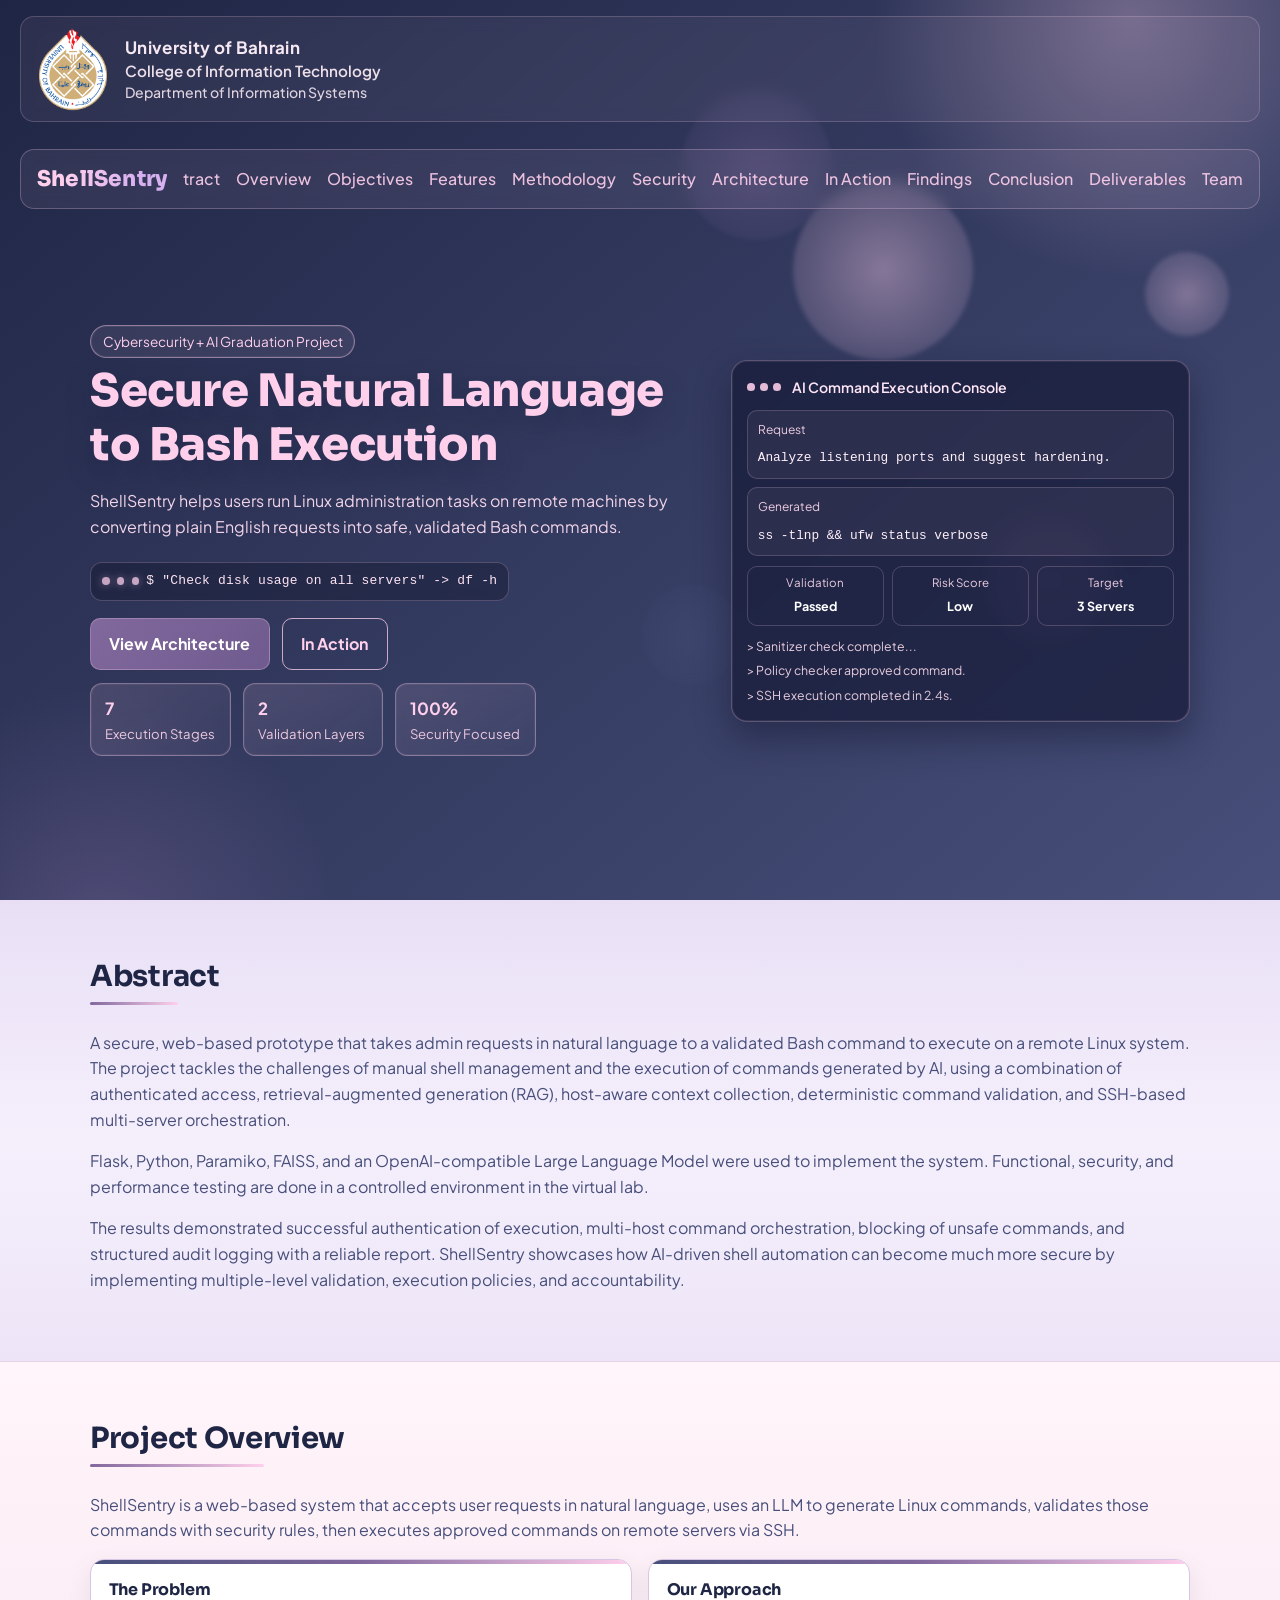
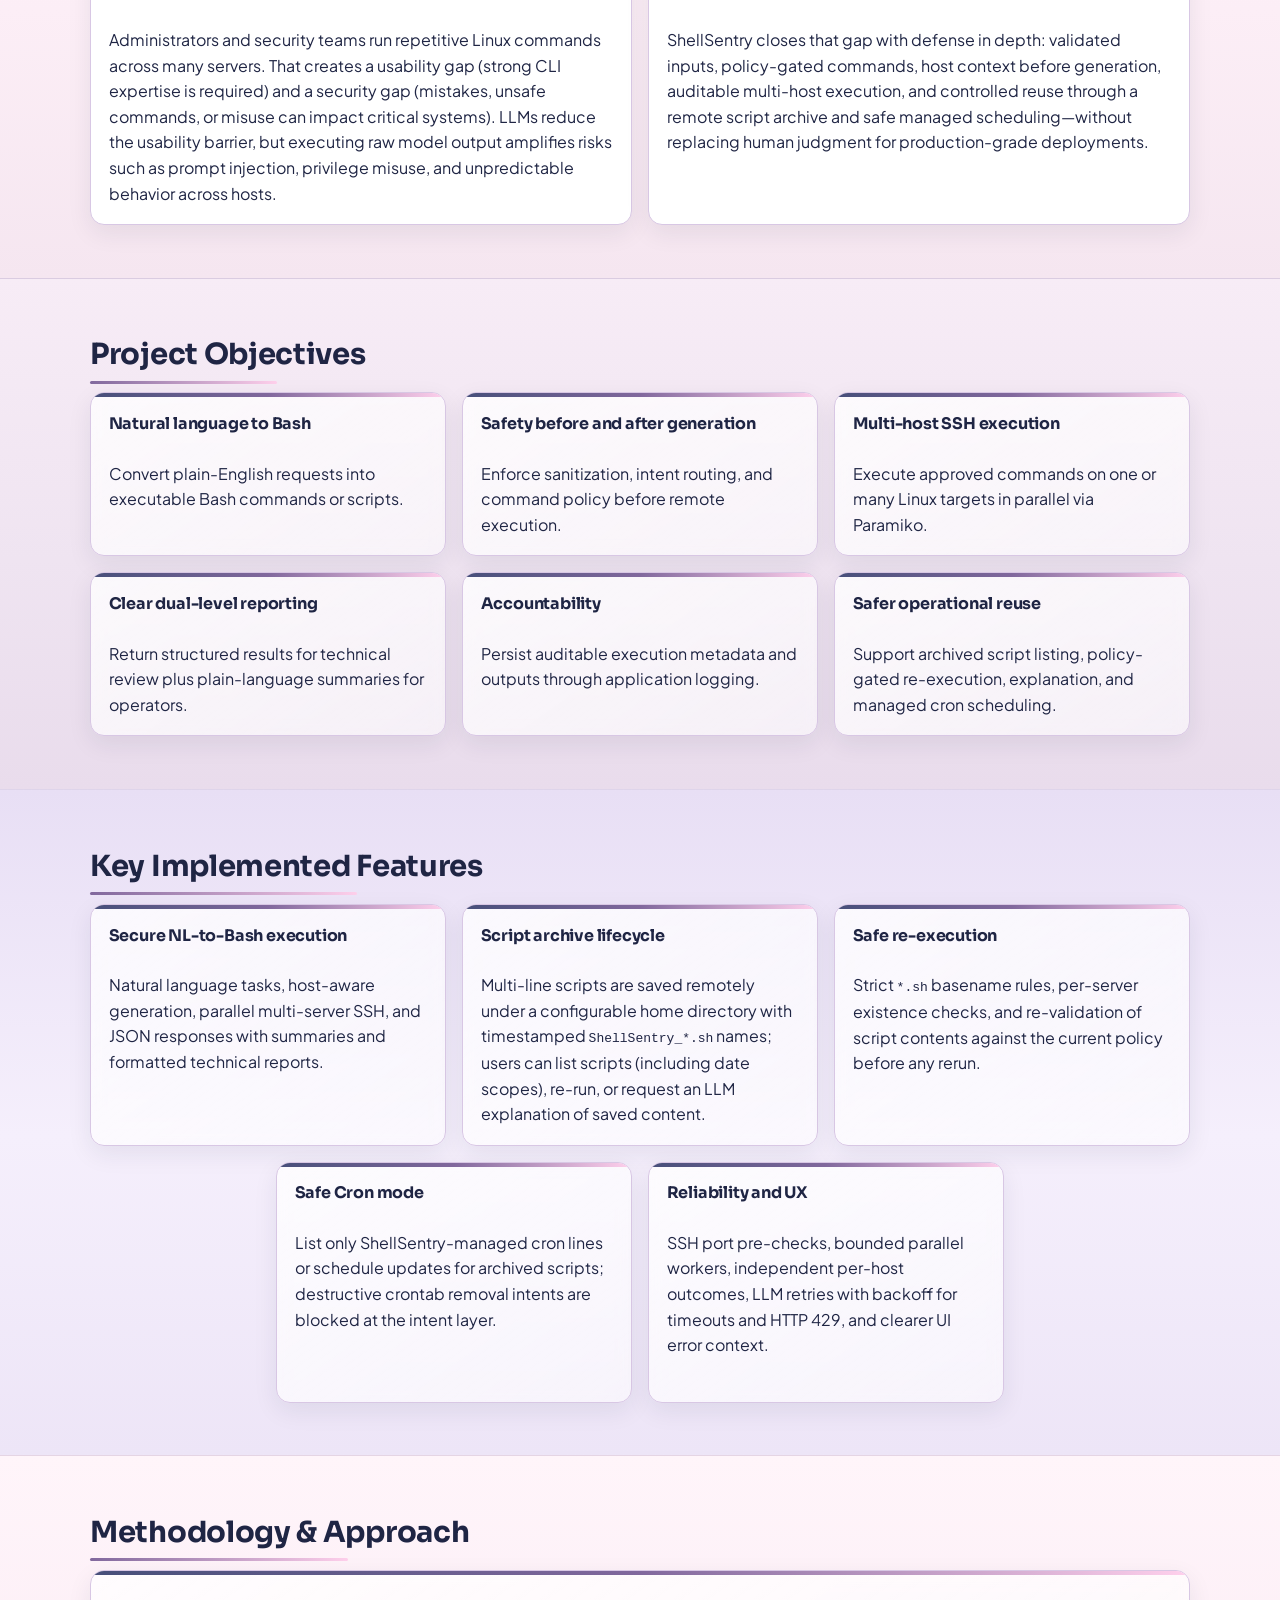
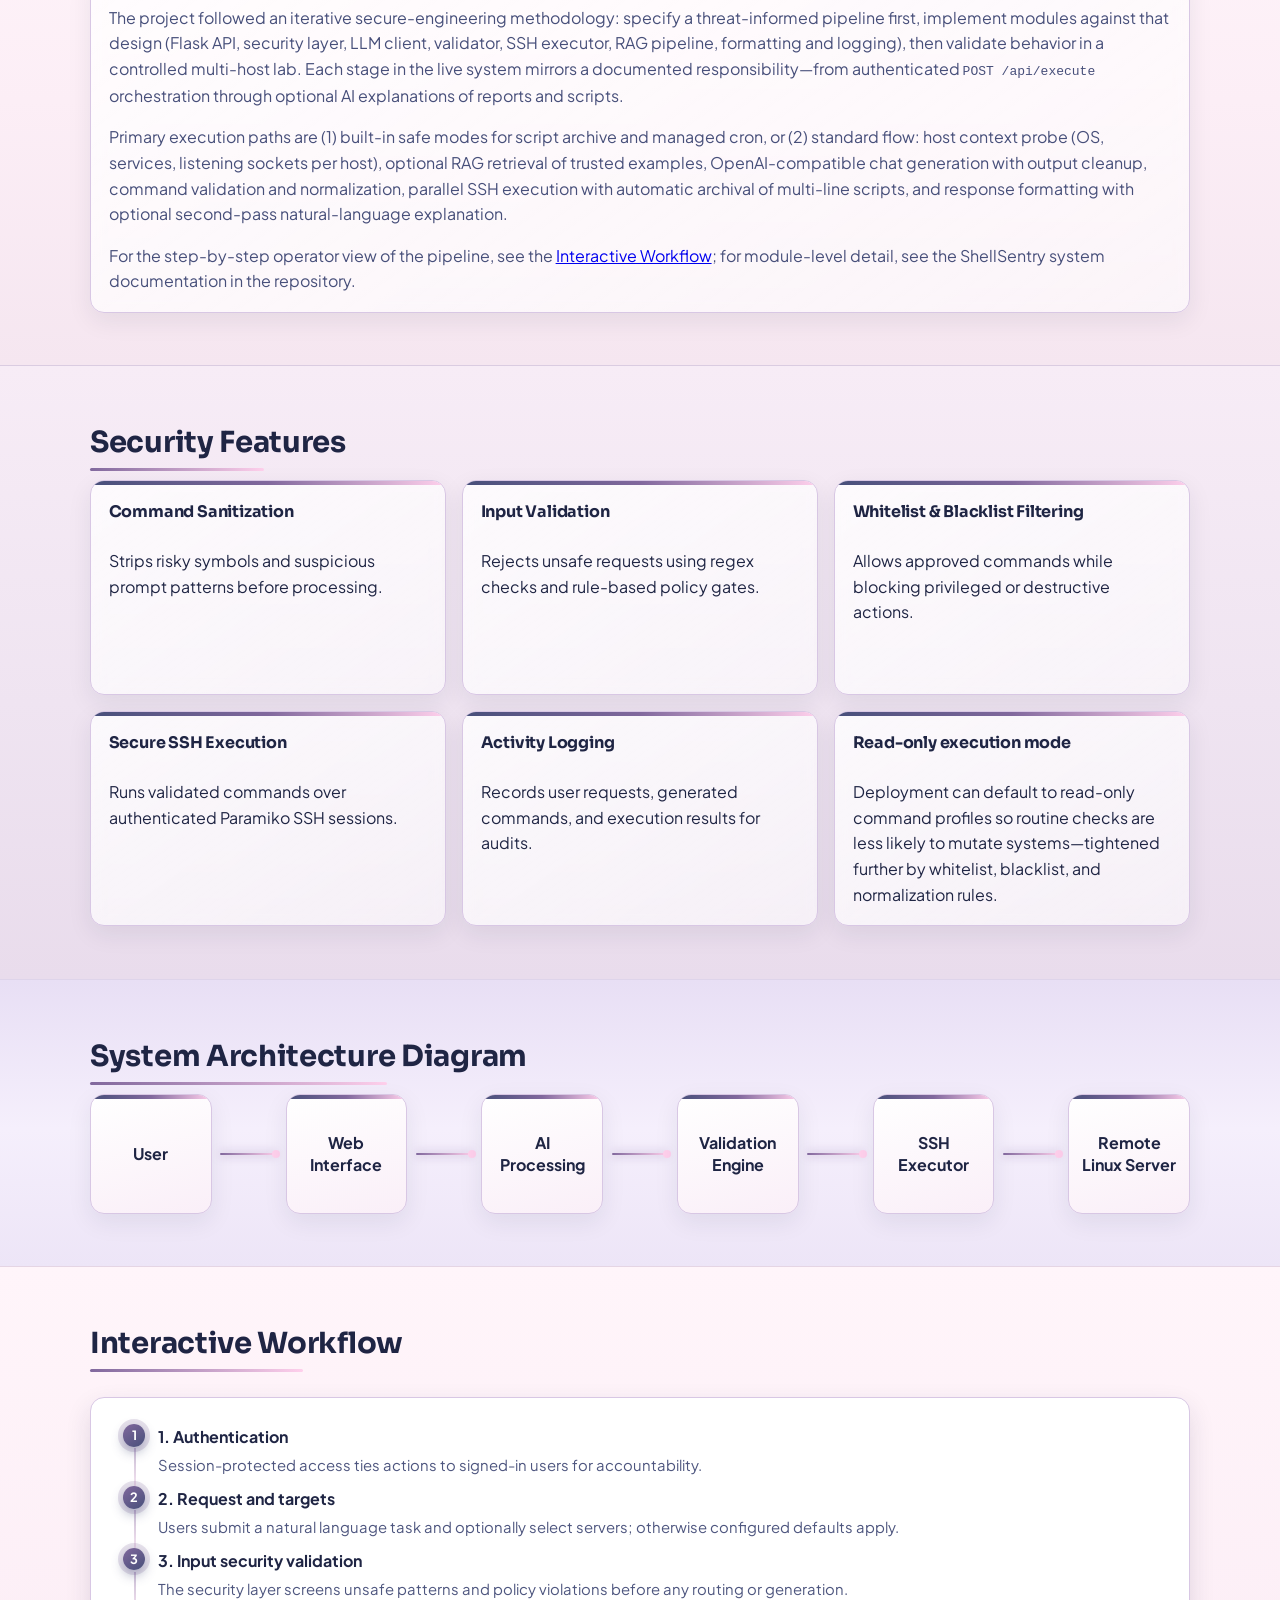
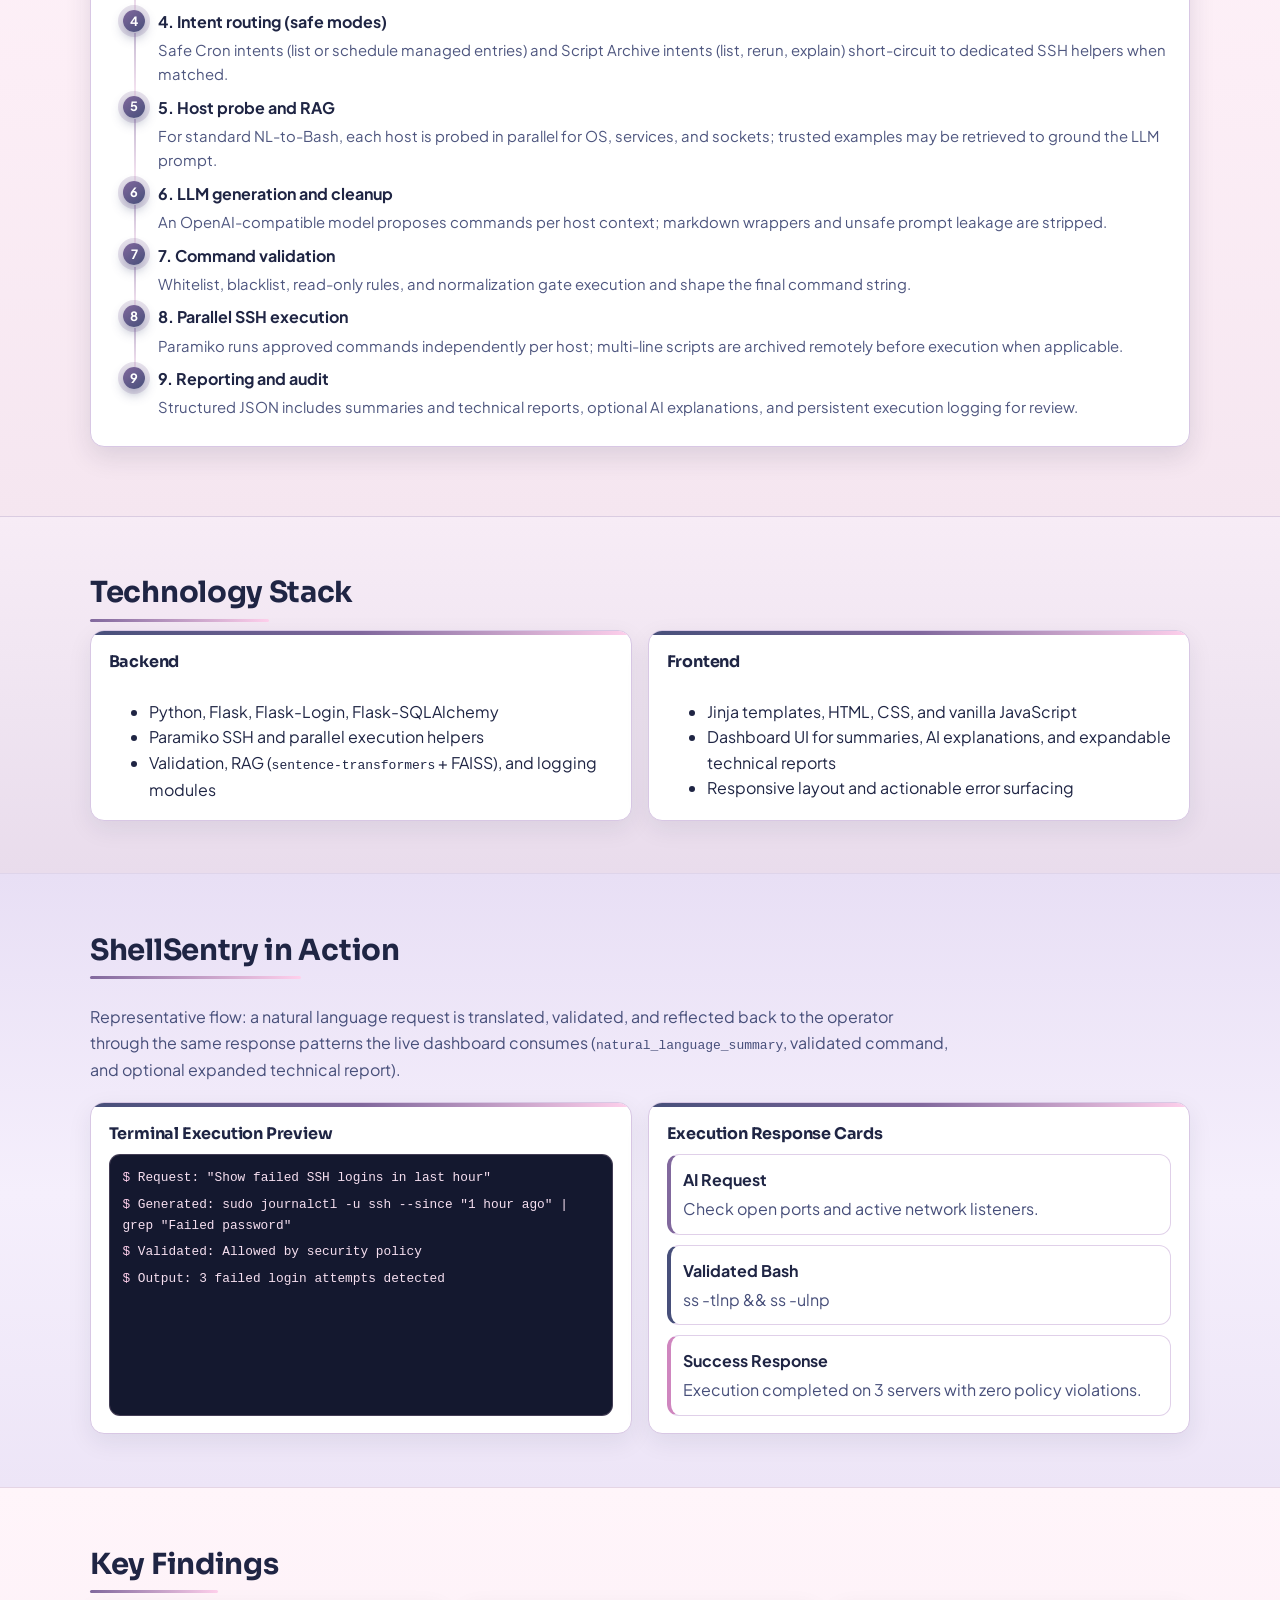
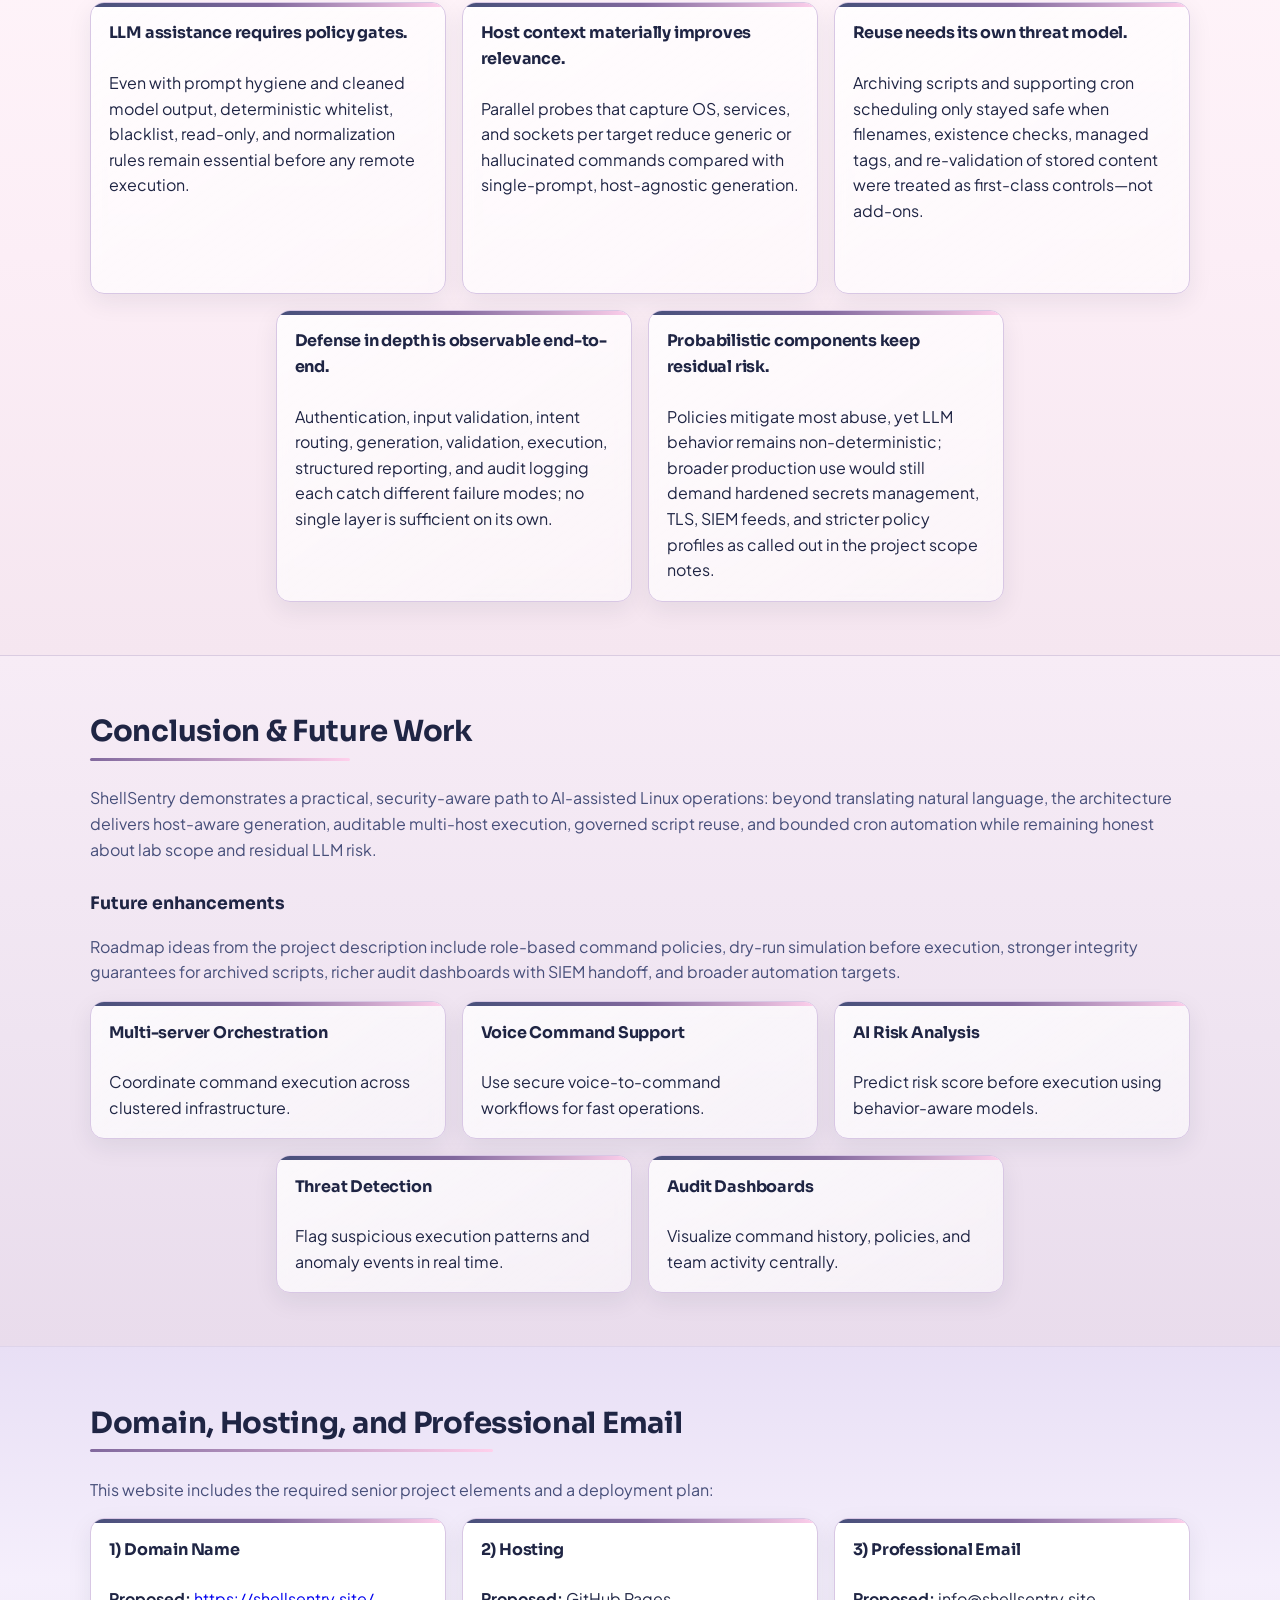
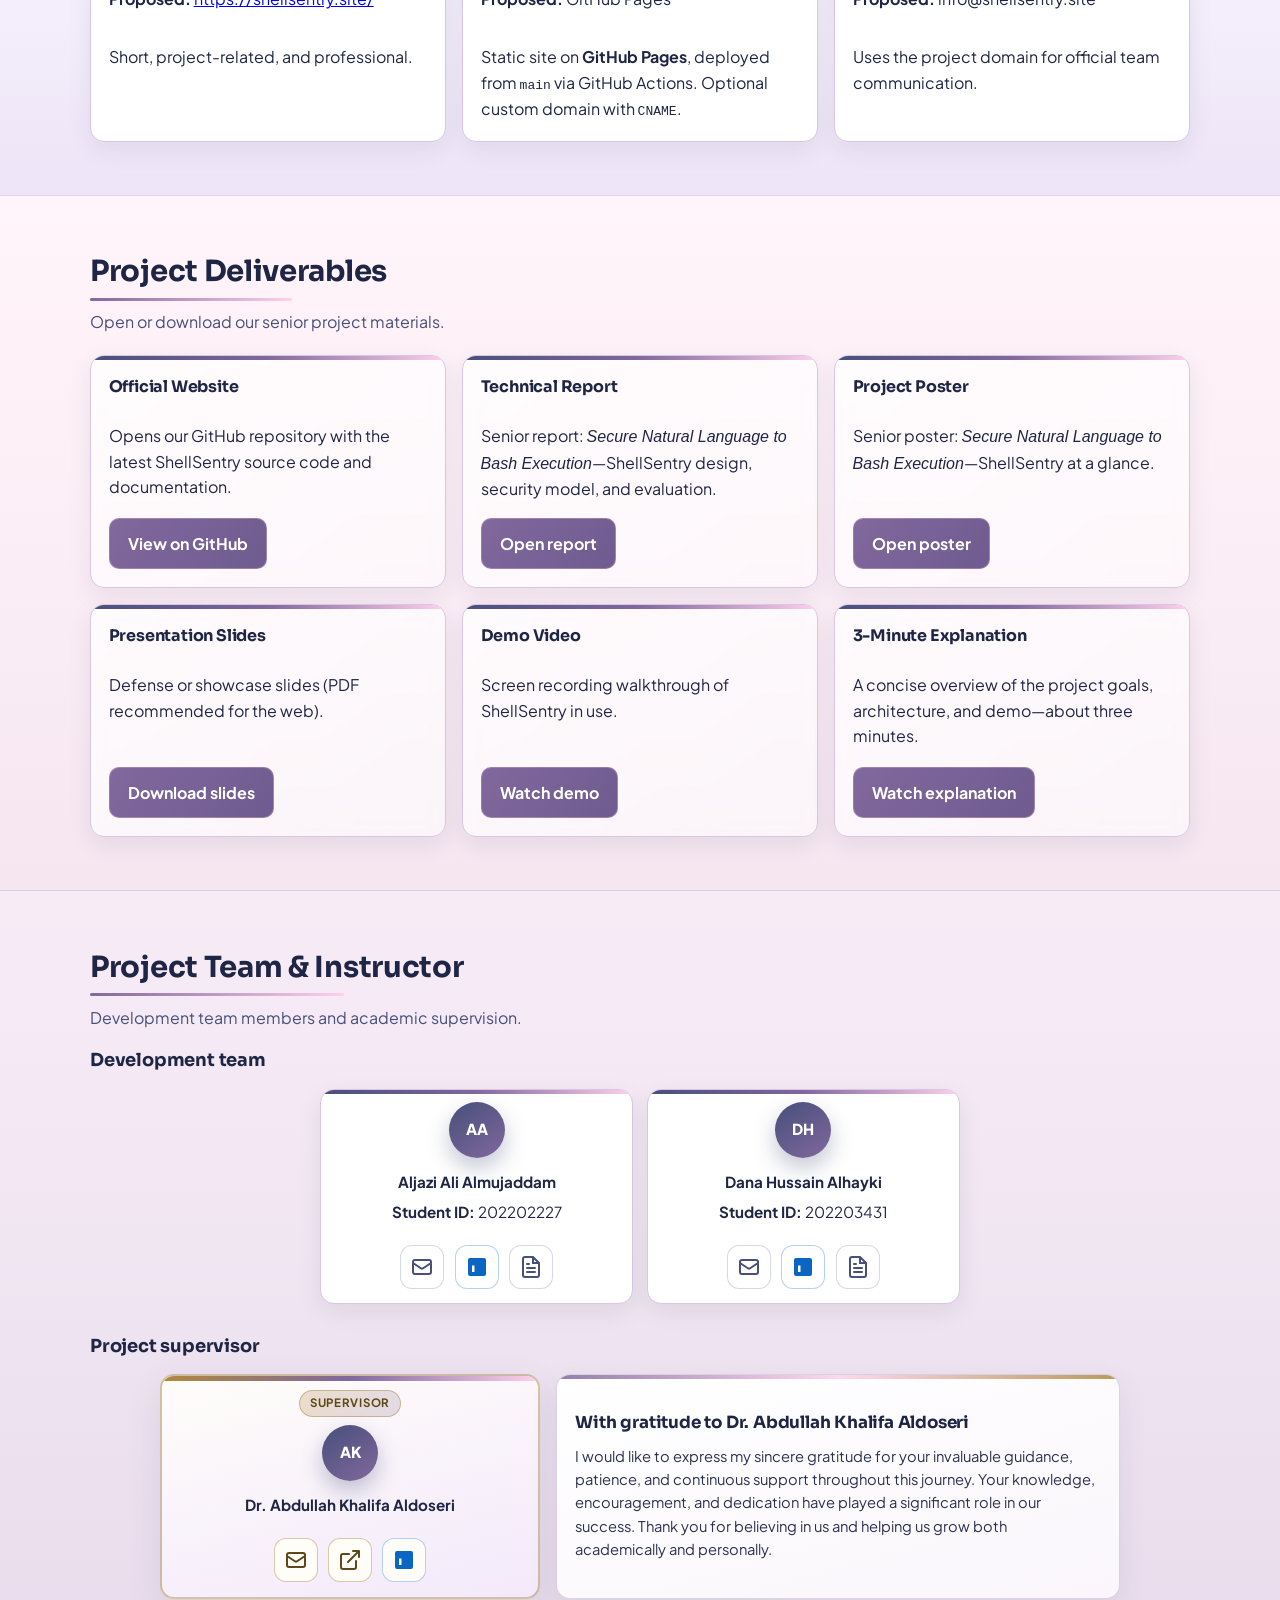
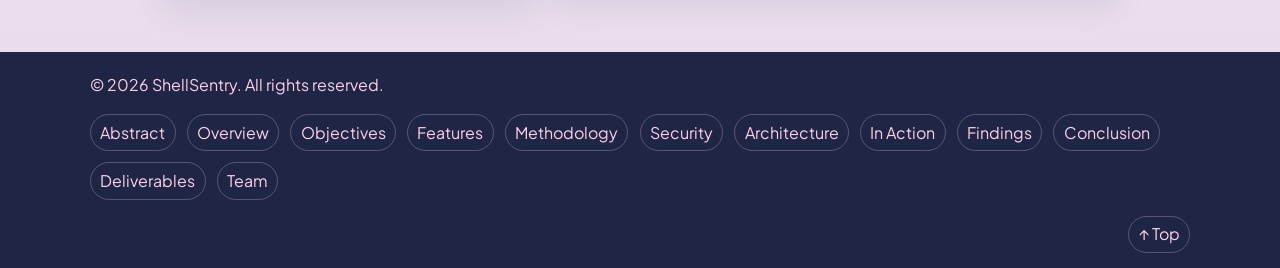
==== commit 41194e72: "small modifications" ====
--- a/index.html
+++ b/index.html
@@ -152,20 +152,24 @@
         <div class="container">
         <h3 class="section-title">Abstract</h3>
         <p>
-          ShellSentry is an authenticated web application that converts natural
-          language into validated Bash commands and executes them on remote Linux
-          hosts over SSH. It targets cybersecurity-focused educational use where
-          usability and safety must be balanced: large language models lower the
-          command-line barrier, but unconstrained generation introduces prompt abuse,
-          unsafe commands, and inconsistent multi-host behavior.
+          A secure, web-based prototype that takes admin requests in natural language to
+          a validated Bash command to execute on a remote Linux system. The project
+          tackles the challenges of manual shell management and the execution of
+          commands generated by AI, using a combination of authenticated access,
+          retrieval-augmented generation (RAG), host-aware context collection,
+          deterministic command validation, and SSH-based multi-server orchestration.
         </p>
         <p>
-          The implemented system combines user sessions, input validation, intent
-          routing for safe built-in modes (script archive and managed cron), host-aware
-          LLM generation with optional RAG grounding, whitelist and blacklist policy
-          checks (including optional read-only execution), parallel audited SSH
-          execution, and structured reporting with optional AI explanations of
-          technical output.
+          Flask, Python, Paramiko, FAISS, and an OpenAI-compatible Large Language Model
+          were used to implement the system. Functional, security, and performance
+          testing are done in a controlled environment in the virtual lab.
+        </p>
+        <p>
+          The results demonstrated successful authentication of execution, multi-host
+          command orchestration, blocking of unsafe commands, and structured audit
+          logging with a reliable report. ShellSentry showcases how AI-driven shell
+          automation can become much more secure by implementing multiple-level
+          validation, execution policies, and accountability.
         </p>
         </div>
       </section>
@@ -565,8 +569,11 @@
           </article>
           <article class="card">
             <h4>2) Hosting</h4>
-            <p><strong>Proposed:</strong> GitHub</p>
-            <p>Static site published with GitHub Pages from the project repository.</p>
+            <p><strong>Proposed:</strong> GitHub Pages</p>
+            <p>
+              Static site on <strong>GitHub Pages</strong>, deployed from <code>main</code> via
+              GitHub Actions. Optional custom domain with <code>CNAME</code>.
+            </p>
           </article>
           <article class="card">
             <h4>3) Professional Email</h4>
@@ -587,37 +594,45 @@
             <article class="card glass deliverable-card">
               <h4>Official Website</h4>
               <p>
-                Visit the live ShellSentry web application or main project entry point.
+                Opens our GitHub repository with the latest ShellSentry source code and documentation.
               </p>
               <a
                 class="btn"
-                href="https://shellsentry.site/"
+                href="https://github.com/Danaalhayki/ShellSentry.git"
                 target="_blank"
                 rel="noopener noreferrer"
-                aria-label="Visit official ShellSentry website"
-                >Visit website</a
+                aria-label="Open ShellSentry repository on GitHub in a new tab"
+                >View on GitHub</a
               >
             </article>
             <article class="card glass deliverable-card">
               <h4>Technical Report</h4>
-              <p>Full written report documenting design, security, and evaluation.</p>
+              <p>
+                Senior report: <em>Secure Natural Language to Bash Execution</em>—ShellSentry
+                design, security model, and evaluation.
+              </p>
               <a
                 class="btn"
                 href="./documents/ShellSentry-Technical-Report.pdf"
-                download
-                aria-label="Download technical report PDF"
-                >Download report</a
+                target="_blank"
+                rel="noopener noreferrer"
+                aria-label="Open ShellSentry senior technical report PDF in a new tab"
+                >Open report</a
               >
             </article>
             <article class="card glass deliverable-card">
               <h4>Project Poster</h4>
-              <p>Conference-style poster summarizing the project at a glance.</p>
+              <p>
+                Senior poster: <em>Secure Natural Language to Bash Execution</em>—ShellSentry at a
+                glance.
+              </p>
               <a
                 class="btn"
                 href="./documents/ShellSentry-Poster.pdf"
-                download
-                aria-label="Download project poster PDF"
-                >Download poster</a
+                target="_blank"
+                rel="noopener noreferrer"
+                aria-label="Open ShellSentry senior project poster PDF in a new tab"
+                >Open poster</a
               >
             </article>
             <article class="card glass deliverable-card">
@@ -706,7 +721,6 @@
               <div class="avatar" aria-hidden="true">AA</div>
               <p><strong>Aljazi Ali Almujaddam</strong></p>
               <p><strong>Student ID:</strong> 202202227</p>
-              <p><strong>Role:</strong> Security and Validation</p>
               <nav class="team-icon-strip" aria-label="Contact and profiles for Aljazi">
                 <a
                   class="team-icon-link"
@@ -751,7 +765,6 @@
               <div class="avatar" aria-hidden="true">DH</div>
               <p><strong>Dana Hussain Alhayki</strong></p>
               <p><strong>Student ID:</strong> 202203431</p>
-              <p><strong>Role:</strong> Frontend and User Interface</p>
               <nav class="team-icon-strip" aria-label="Contact and profiles for Dana">
                 <a
                   class="team-icon-link"
@@ -800,7 +813,6 @@
               <span class="team-role-badge">Supervisor</span>
               <div class="avatar avatar--supervisor" aria-hidden="true">AK</div>
               <p><strong>Dr. Abdullah Khalifa Aldoseri</strong></p>
-              <p><strong>Role:</strong> Project supervisor and academic instructor</p>
               <nav class="team-icon-strip" aria-label="Supervisor contact and official profiles">
                 <a
                   class="team-icon-link team-icon-link--accent"
@@ -841,6 +853,18 @@
                 </a>
               </nav>
             </article>
+            <aside class="card team-gratitude" aria-labelledby="team-gratitude-heading">
+              <h4 id="team-gratitude-heading" class="team-gratitude__title">
+                With gratitude to Dr.&nbsp;Abdullah Khalifa Aldoseri
+              </h4>
+              <p class="team-gratitude__text">
+                I would like to express my sincere gratitude for your invaluable guidance,
+                patience, and continuous support throughout this journey. Your knowledge,
+                encouragement, and dedication have played a significant role in our success.
+                Thank you for believing in us and helping us grow both academically and
+                personally.
+              </p>
+            </aside>
           </div>
         </div>
       </section>
--- a/styles.css
+++ b/styles.css
@@ -1096,10 +1096,53 @@
 }
 
 .team-supervisor-row {
-  display: flex;
+  display: grid;
+  grid-template-columns: minmax(0, 380px) minmax(0, 1fr);
+  gap: 1rem;
+  align-items: stretch;
+  max-width: 960px;
+  margin: 0 auto;
+}
+
+.team-gratitude {
+  text-align: left;
+  padding: 1rem 1.15rem 1.1rem;
+  border: 1px solid rgba(129, 104, 157, 0.28);
+  border-radius: 14px;
+  background: linear-gradient(165deg, #ffffff, #faf6fc);
+  box-shadow: 0 10px 28px rgba(71, 79, 122, 0.1);
+  display: flex;
+  flex-direction: column;
   justify-content: center;
-  max-width: 400px;
-  margin: 0 auto;
+  position: relative;
+  overflow: hidden;
+}
+
+.team-gratitude::before {
+  content: "";
+  position: absolute;
+  top: 0;
+  left: 0;
+  right: 0;
+  height: 4px;
+  background: linear-gradient(90deg, #81689d, #ffd0ec, #b0893c);
+  opacity: 0.85;
+}
+
+.team-gratitude__title {
+  margin: 0.35rem 0 0.65rem;
+  font-family: "Sora", "Plus Jakarta Sans", "Segoe UI", sans-serif;
+  font-size: 1.05rem;
+  font-weight: 700;
+  letter-spacing: -0.02em;
+  color: var(--dark-text);
+}
+
+.team-gratitude__text {
+  margin: 0;
+  font-size: 0.92rem;
+  line-height: 1.58;
+  color: #2a3150;
 }
 
 .team-role-badge {
@@ -1561,6 +1604,11 @@
     min-height: 190px;
   }
 
+  .team-supervisor-row {
+    grid-template-columns: 1fr;
+    max-width: min(520px, 100%);
+  }
+
   .architecture-flow {
     display: flex;
     flex-direction: column;
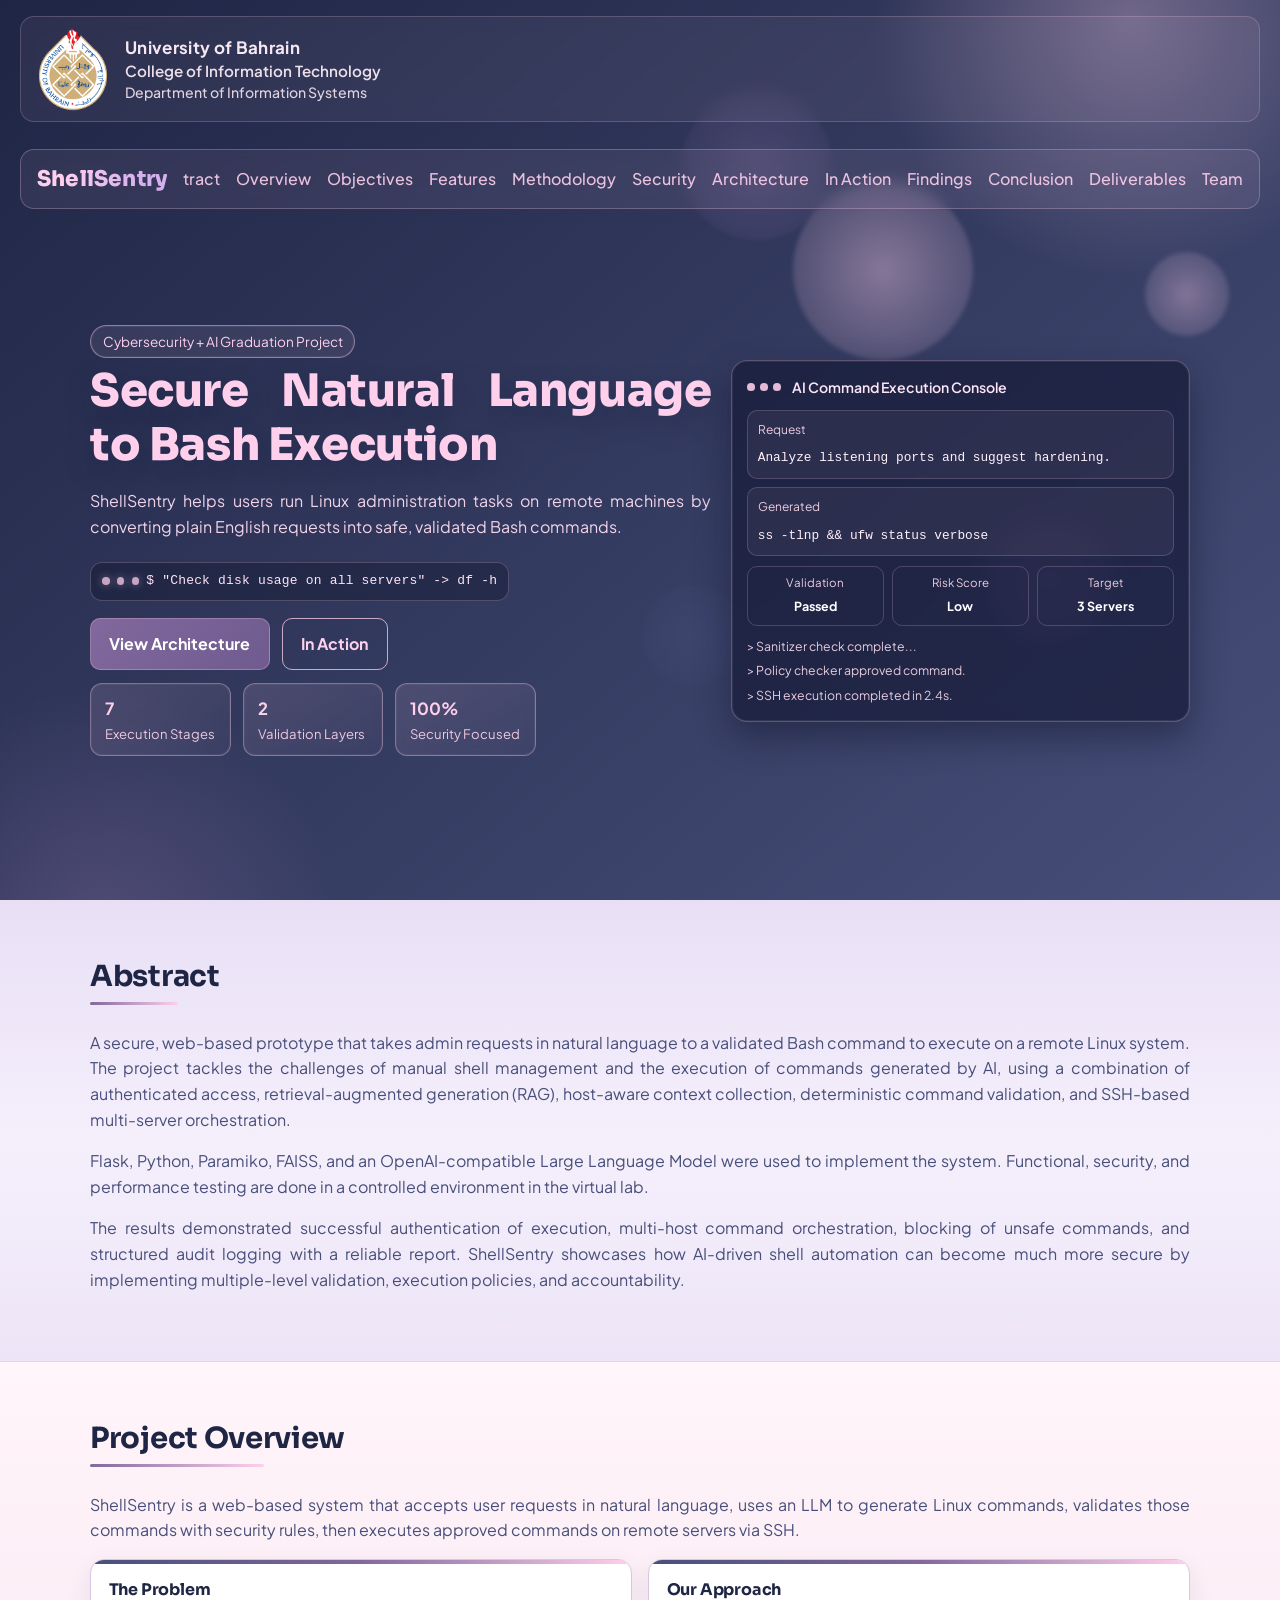
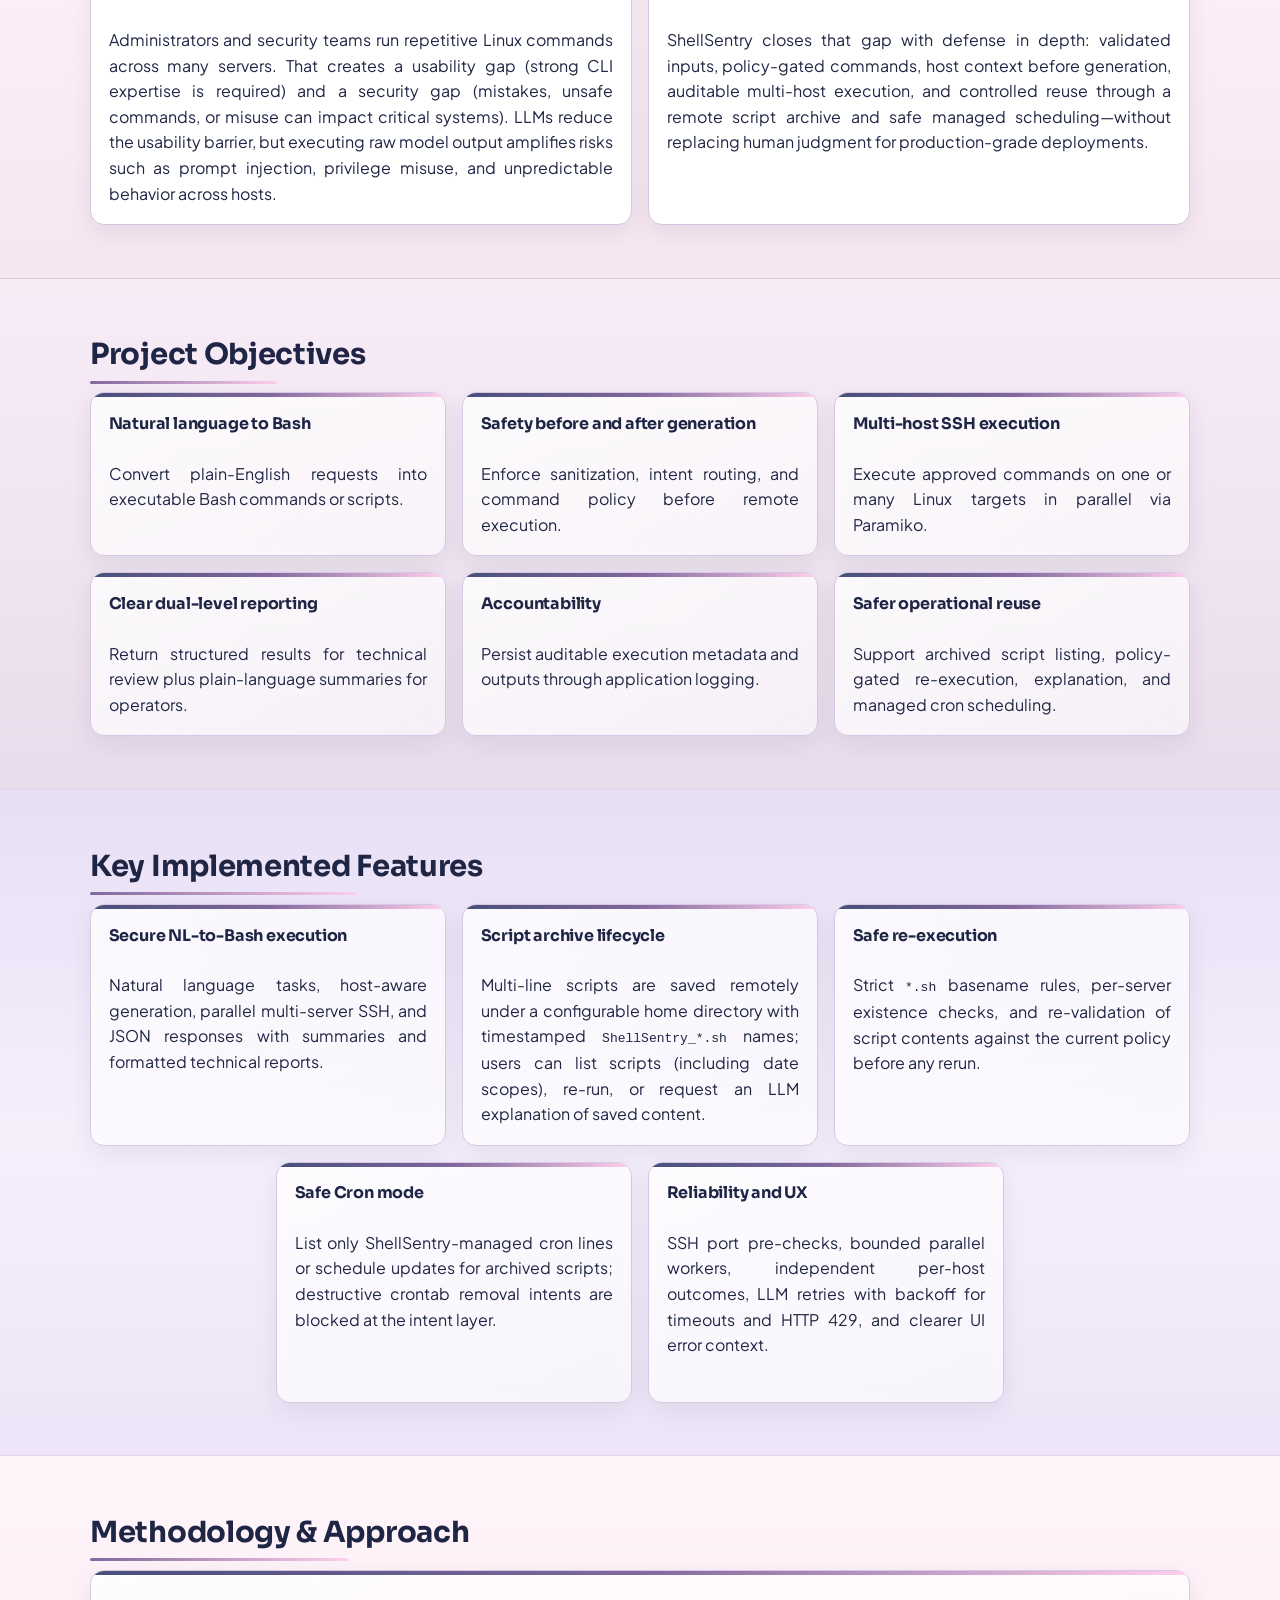
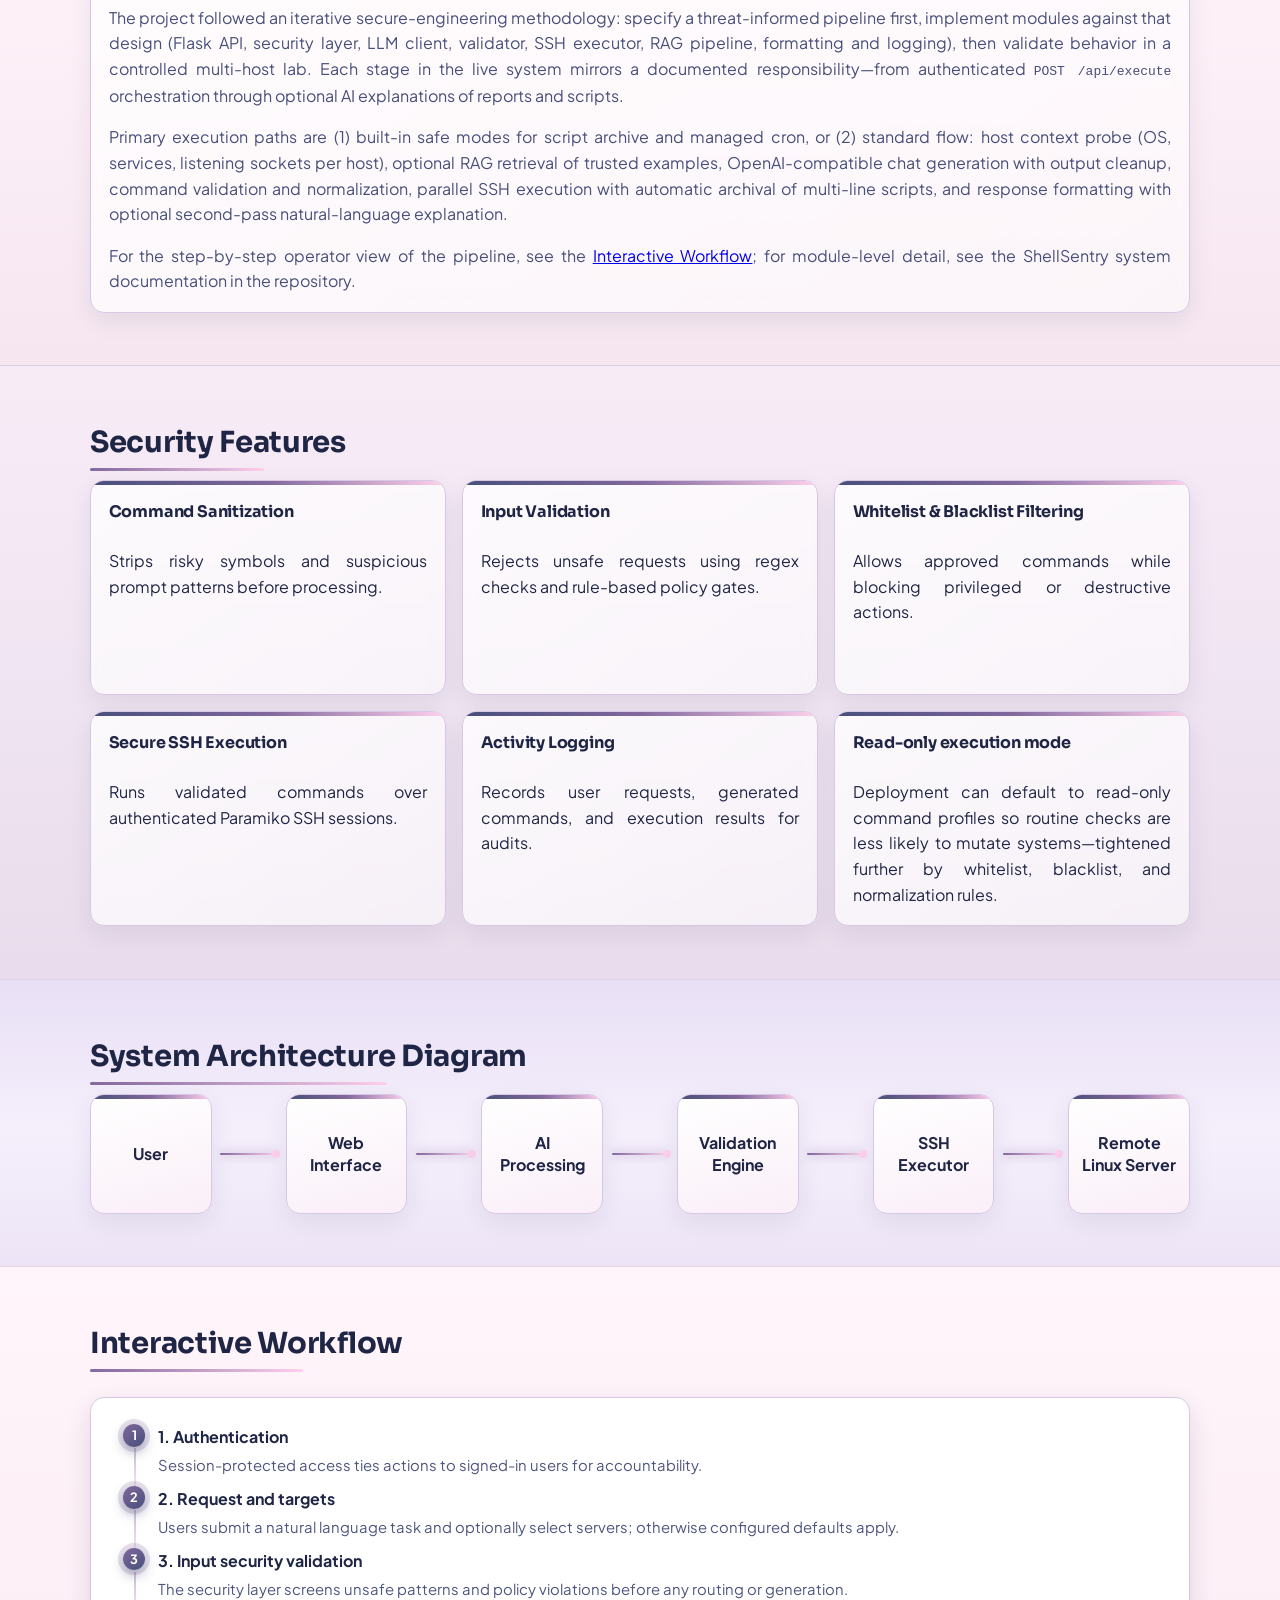
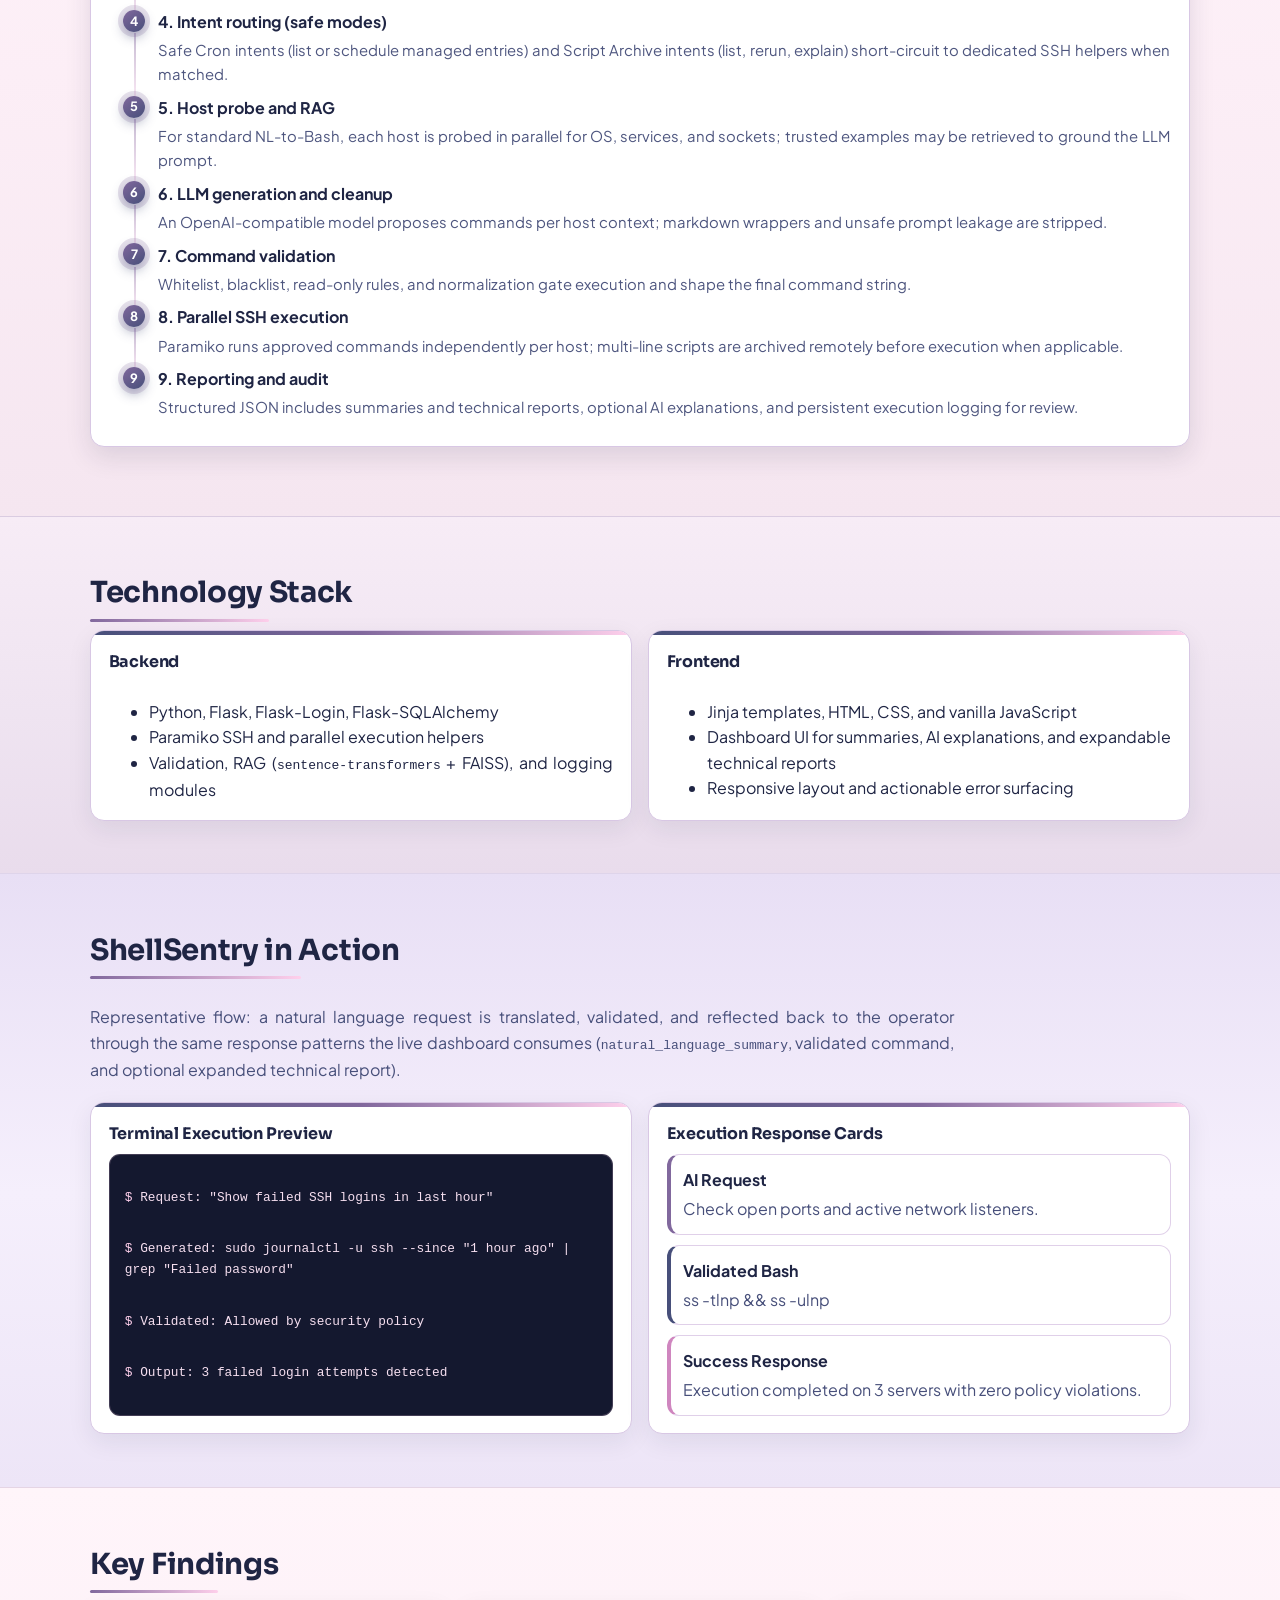
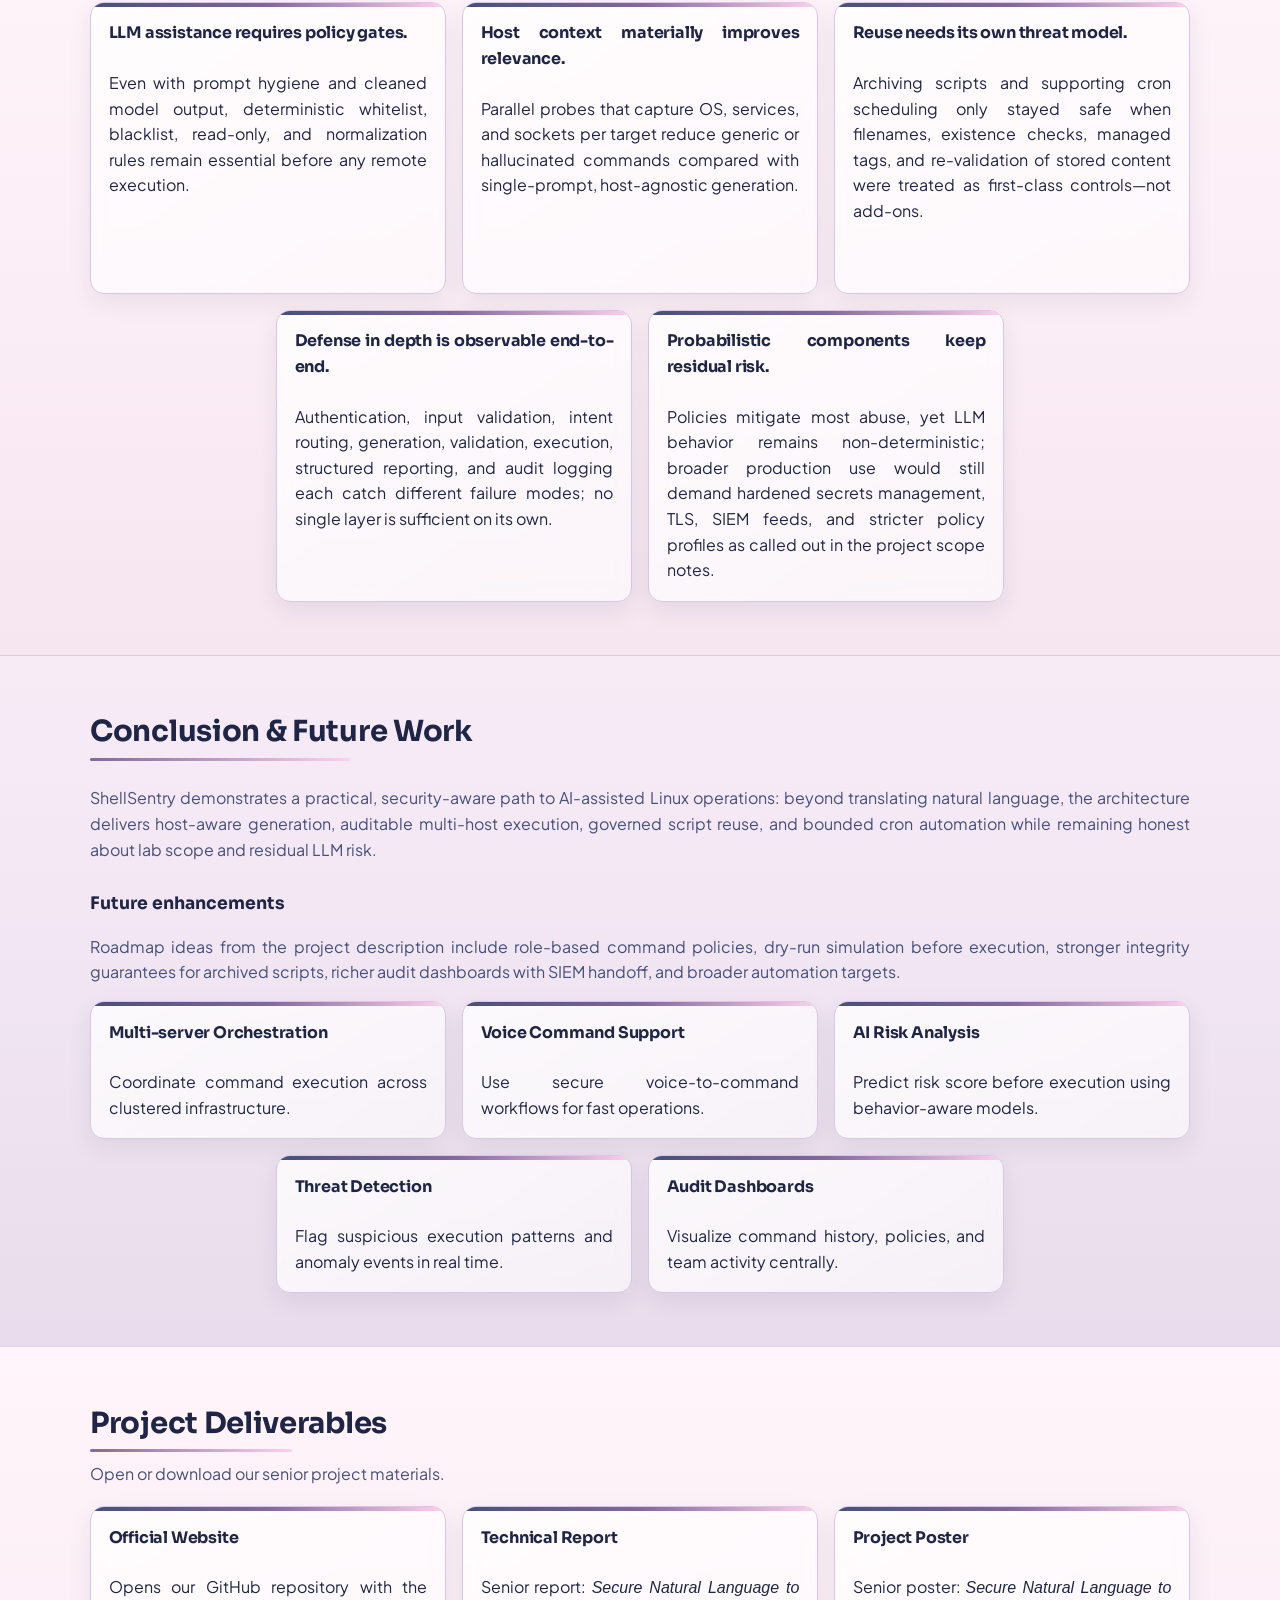
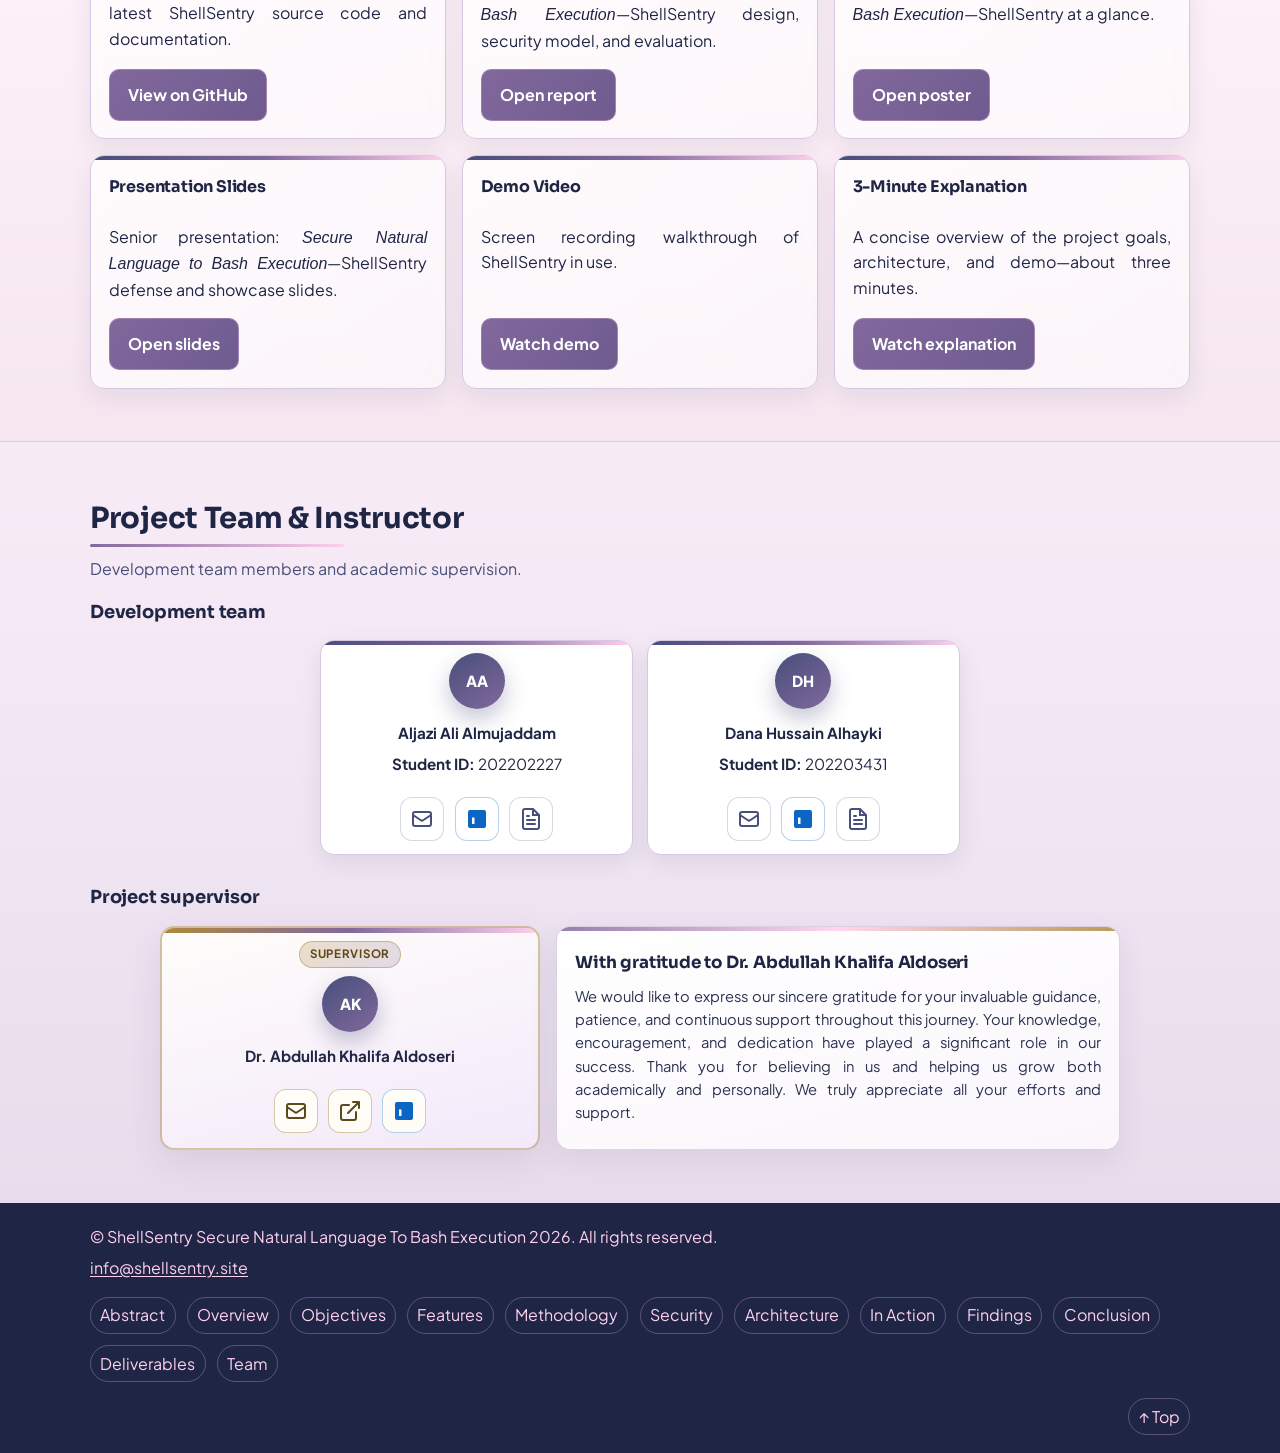
==== commit b64fe14c: "adding presentation slides" ====
--- a/index.html
+++ b/index.html
@@ -551,39 +551,6 @@
         </div>
       </section>
 
-      <section id="requirements" class="section page-section-band page-section-band--a reveal">
-        <div class="container">
-        <h3 class="section-title">Domain, Hosting, and Professional Email</h3>
-        <p>
-          This website includes the required senior project elements and a
-          deployment plan:
-        </p>
-        <div class="grid three-col">
-          <article class="card">
-            <h4>1) Domain Name</h4>
-            <p>
-              <strong>Proposed:</strong>
-              <a id="domain-name" href="https://shellsentry.site/">https://shellsentry.site/</a>
-            </p>
-            <p>Short, project-related, and professional.</p>
-          </article>
-          <article class="card">
-            <h4>2) Hosting</h4>
-            <p><strong>Proposed:</strong> GitHub Pages</p>
-            <p>
-              Static site on <strong>GitHub Pages</strong>, deployed from <code>main</code> via
-              GitHub Actions. Optional custom domain with <code>CNAME</code>.
-            </p>
-          </article>
-          <article class="card">
-            <h4>3) Professional Email</h4>
-            <p><strong>Proposed:</strong> info@shellsentry.site</p>
-            <p>Uses the project domain for official team communication.</p>
-          </article>
-        </div>
-        </div>
-      </section>
-
       <section id="deliverables" class="section page-section-band page-section-band--b reveal">
         <div class="container">
         <h3 class="section-title">Project Deliverables</h3>
@@ -637,13 +604,17 @@
             </article>
             <article class="card glass deliverable-card">
               <h4>Presentation Slides</h4>
-              <p>Defense or showcase slides (PDF recommended for the web).</p>
+              <p>
+                Senior presentation: <em>Secure Natural Language to Bash Execution</em>—ShellSentry
+                defense and showcase slides.
+              </p>
               <a
                 class="btn"
                 href="./documents/ShellSentry-Presentation.pdf"
-                download
-                aria-label="Download presentation slides PDF"
-                >Download slides</a
+                target="_blank"
+                rel="noopener noreferrer"
+                aria-label="Open ShellSentry senior presentation slides PDF in a new tab"
+                >Open slides</a
               >
             </article>
             <article class="card glass deliverable-card">
@@ -858,11 +829,11 @@
                 With gratitude to Dr.&nbsp;Abdullah Khalifa Aldoseri
               </h4>
               <p class="team-gratitude__text">
-                I would like to express my sincere gratitude for your invaluable guidance,
+                We would like to express our sincere gratitude for your invaluable guidance,
                 patience, and continuous support throughout this journey. Your knowledge,
                 encouragement, and dedication have played a significant role in our success.
                 Thank you for believing in us and helping us grow both academically and
-                personally.
+                personally. We truly appreciate all your efforts and support.
               </p>
             </aside>
           </div>
@@ -872,8 +843,14 @@
 
     <footer class="footer">
       <div class="container footer-wrap">
-        <div>
-          <p>&copy; 2026 ShellSentry. All rights reserved.</p>
+        <div class="footer-meta">
+          <p>
+            &copy; ShellSentry Secure Natural Language To Bash Execution 2026. All
+            rights reserved.
+          </p>
+          <p>
+            <a href="mailto:info@shellsentry.site">info@shellsentry.site</a>
+          </p>
         </div>
         <div class="footer-links">
           <a href="#abstract">Abstract</a>
--- a/styles.css
+++ b/styles.css
@@ -38,6 +38,8 @@
   background: radial-gradient(circle at top right, #ffd0ec, #fdf7fc 40%);
   line-height: 1.6;
   position: relative;
+  text-align: justify;
+  hyphens: auto;
 }
 
 body::before {
@@ -1005,17 +1007,19 @@
   color: #f6dff0;
   border-radius: 11px;
   border: 1px solid rgba(255, 208, 236, 0.2);
-  padding: 0.8rem;
+  padding: 1rem 0.9rem;
+  text-align: left;
+  display: flex;
+  flex-direction: column;
+  gap: 0.85rem;
 }
 
 .terminal-window p {
   margin: 0;
   font-size: 0.8rem;
+  line-height: 1.65;
   overflow-wrap: anywhere;
-}
-
-.terminal-window p + p {
-  margin-top: 0.4rem;
+  text-align: left;
 }
 
 .prompt {
@@ -1105,7 +1109,6 @@
 }
 
 .team-gratitude {
-  text-align: left;
   padding: 1rem 1.15rem 1.1rem;
   border: 1px solid rgba(129, 104, 157, 0.28);
   border-radius: 14px;
@@ -1341,6 +1344,43 @@
   margin: 0;
 }
 
+/* Keep controls and compact UI readable; body text stays justified */
+.nav,
+.nav a,
+.footer-links,
+.footer-links a,
+.footer-social,
+.footer-social a,
+.btn,
+.back-top,
+.tag,
+.hero-actions,
+.dashboard-status,
+.dashboard-status div,
+pre,
+code {
+  text-align: center;
+}
+
+.nav,
+.nav a {
+  text-align: left;
+}
+
+.footer-meta p + p {
+  margin-top: 0.35rem;
+}
+
+.footer-meta a {
+  color: #ffd0ec;
+  text-decoration: underline;
+  text-underline-offset: 0.15em;
+}
+
+.footer-meta a:hover {
+  color: #fff;
+}
+
 .footer small {
   color: #f3d9ec;
 }
@@ -1417,7 +1457,6 @@
 }
 
 /* Flex column so equalized min-heights fill evenly with body content */
-#requirements .grid.three-col article.card,
 #objectives .grid.three-col article.card,
 #about .grid.two-col article.card,
 #stack .grid.two-col article.card,
@@ -1428,7 +1467,6 @@
   box-sizing: border-box;
 }
 
-#requirements .grid.three-col article.card > p:last-of-type,
 #objectives .grid.three-col article.card > p:last-of-type,
 #about .grid.two-col article.card > p:last-of-type {
   flex-grow: 1;
@@ -1443,6 +1481,9 @@
 #in-action .grid.two-col article.card.terminal-preview .terminal-window {
   flex: 1 1 auto;
   min-height: 0;
+  justify-content: space-evenly;
+  gap: 1rem;
+  padding: 1.1rem 0.95rem;
 }
 
 #in-action .grid.two-col article.card:not(.terminal-preview) .response-cards {
@@ -1453,6 +1494,8 @@
 #team .team-dev-grid article.team-card {
   display: flex;
   flex-direction: column;
+  align-items: center;
+  text-align: center;
   min-height: 0;
   box-sizing: border-box;
   padding: 0.75rem 0.9rem 0.85rem;
@@ -1464,6 +1507,8 @@
 }
 
 #team .team-dev-grid article.team-card .team-icon-strip {
+  width: 100%;
+  justify-content: center;
   margin-top: 0.65rem;
   padding-top: 0.45rem;
 }
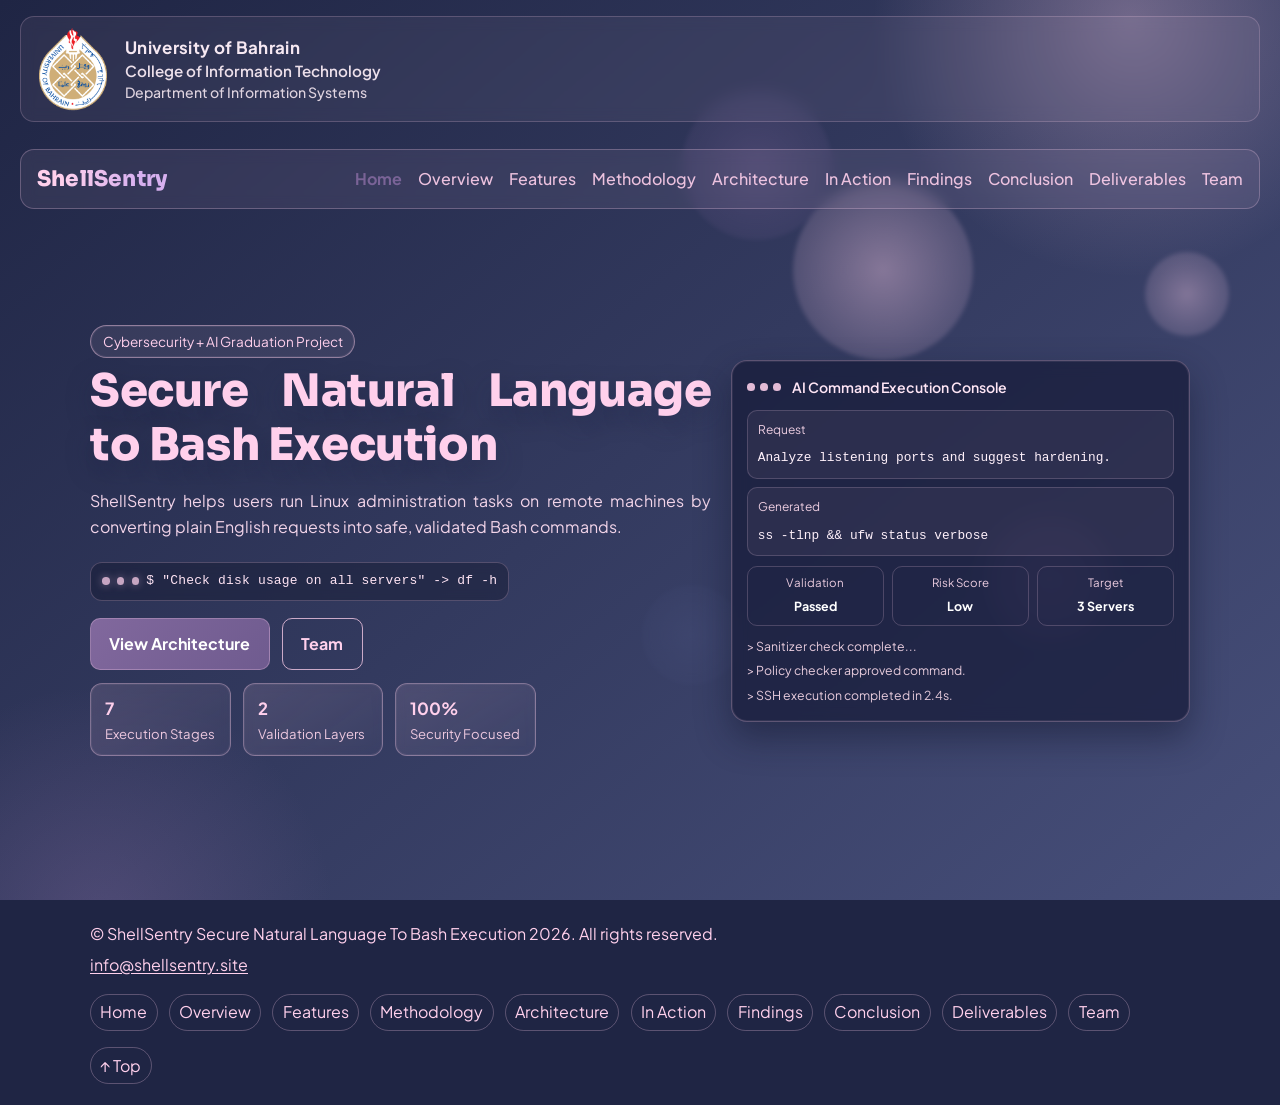
==== commit 7fbde7c4: "demo" ====
--- a/index.html
+++ b/index.html
@@ -14,10 +14,12 @@
       href="https://fonts.googleapis.com/css2?family=Plus+Jakarta+Sans:wght@400;500;600;700;800&family=Sora:wght@500;600;700;800&display=swap"
       rel="stylesheet"
     />
+    <link rel="icon" href="./images/shellsentry-logo.png" type="image/png" />
+    <link rel="apple-touch-icon" href="./images/shellsentry-logo.png" />
     <link rel="stylesheet" href="./styles.css" />
   </head>
-  <body>
-    <header class="hero" id="top">
+  <body class="page-home">
+<header class="hero" id="top">
       <div class="container hero-header-stack">
         <div class="institutional-header">
           <div
@@ -42,7 +44,7 @@
         </div>
         <nav class="nav" aria-label="Primary">
           <div class="nav-head">
-            <h1 class="brand">ShellSentry</h1>
+            <h1 class="brand"><a href="./index.html" class="brand-link">ShellSentry</a></h1>
             <button
               type="button"
               class="nav-toggle"
@@ -59,18 +61,16 @@
             </button>
           </div>
           <ul class="nav-links" id="primary-nav-links">
-            <li><a href="#abstract">Abstract</a></li>
-            <li><a href="#about">Overview</a></li>
-            <li><a href="#objectives">Objectives</a></li>
-            <li><a href="#features">Features</a></li>
-            <li><a href="#methodology">Methodology</a></li>
-            <li><a href="#security">Security</a></li>
-            <li><a href="#architecture">Architecture</a></li>
-            <li><a href="#in-action">In&nbsp;Action</a></li>
-            <li><a href="#findings">Findings</a></li>
-            <li><a href="#conclusion">Conclusion</a></li>
-            <li><a href="#deliverables">Deliverables</a></li>
-            <li><a href="#team">Team</a></li>
+            <li><a href="./index.html" aria-current="page">Home</a></li>
+            <li><a href="./overview.html">Overview</a></li>
+            <li><a href="./features.html">Features</a></li>
+            <li><a href="./methodology.html">Methodology</a></li>
+            <li><a href="./architecture.html">Architecture</a></li>
+            <li><a href="./in-action.html">In&nbsp;Action</a></li>
+            <li><a href="./findings.html">Findings</a></li>
+            <li><a href="./conclusion.html">Conclusion</a></li>
+            <li><a href="./deliverables.html">Deliverables</a></li>
+            <li><a href="./team.html">Team</a></li>
           </ul>
         </nav>
       </div>
@@ -99,8 +99,8 @@
               <code>$ "Check disk usage on all servers" -> df -h</code>
             </div>
             <div class="hero-actions">
-              <a class="btn" href="#architecture">View Architecture</a>
-              <a class="btn btn-outline" href="#in-action">In Action</a>
+              <a class="btn" href="./architecture.html">View Architecture</a>
+              <a class="btn btn-outline" href="./team.html">Team</a>
             </div>
             <div class="hero-metrics">
               <div class="metric">
@@ -147,700 +147,6 @@
       </div>
     </header>
 
-    <main>
-      <section id="abstract" class="section page-section-band page-section-band--a reveal">
-        <div class="container">
-        <h3 class="section-title">Abstract</h3>
-        <p>
-          A secure, web-based prototype that takes admin requests in natural language to
-          a validated Bash command to execute on a remote Linux system. The project
-          tackles the challenges of manual shell management and the execution of
-          commands generated by AI, using a combination of authenticated access,
-          retrieval-augmented generation (RAG), host-aware context collection,
-          deterministic command validation, and SSH-based multi-server orchestration.
-        </p>
-        <p>
-          Flask, Python, Paramiko, FAISS, and an OpenAI-compatible Large Language Model
-          were used to implement the system. Functional, security, and performance
-          testing are done in a controlled environment in the virtual lab.
-        </p>
-        <p>
-          The results demonstrated successful authentication of execution, multi-host
-          command orchestration, blocking of unsafe commands, and structured audit
-          logging with a reliable report. ShellSentry showcases how AI-driven shell
-          automation can become much more secure by implementing multiple-level
-          validation, execution policies, and accountability.
-        </p>
-        </div>
-      </section>
-
-      <section id="about" class="section page-section-band page-section-band--b reveal">
-        <div class="container">
-          <h3 class="section-title">Project Overview</h3>
-          <p>
-            ShellSentry is a web-based system that accepts user requests in natural
-            language, uses an LLM to generate Linux commands, validates those commands
-            with security rules, then executes approved commands on remote servers via
-            SSH.
-          </p>
-          <div class="grid two-col">
-            <article class="card">
-              <h4>The Problem</h4>
-              <p>
-                Administrators and security teams run repetitive Linux commands across
-                many servers. That creates a usability gap (strong CLI expertise is
-                required) and a security gap (mistakes, unsafe commands, or misuse can
-                impact critical systems). LLMs reduce the usability barrier, but
-                executing raw model output amplifies risks such as prompt injection,
-                privilege misuse, and unpredictable behavior across hosts.
-              </p>
-            </article>
-            <article class="card">
-              <h4>Our Approach</h4>
-              <p>
-                ShellSentry closes that gap with defense in depth: validated inputs,
-                policy-gated commands, host context before generation, auditable
-                multi-host execution, and controlled reuse through a remote script
-                archive and safe managed scheduling—without replacing human judgment for
-                production-grade deployments.
-              </p>
-            </article>
-          </div>
-        </div>
-      </section>
-
-      <section id="objectives" class="section page-section-band page-section-band--c reveal">
-        <div class="container">
-        <h3 class="section-title">Project Objectives</h3>
-        <div class="grid three-col">
-          <article class="card glass">
-            <h4>Natural language to Bash</h4>
-            <p>Convert plain-English requests into executable Bash commands or scripts.</p>
-          </article>
-          <article class="card glass">
-            <h4>Safety before and after generation</h4>
-            <p>Enforce sanitization, intent routing, and command policy before remote execution.</p>
-          </article>
-          <article class="card glass">
-            <h4>Multi-host SSH execution</h4>
-            <p>Execute approved commands on one or many Linux targets in parallel via Paramiko.</p>
-          </article>
-          <article class="card glass">
-            <h4>Clear dual-level reporting</h4>
-            <p>Return structured results for technical review plus plain-language summaries for operators.</p>
-          </article>
-          <article class="card glass">
-            <h4>Accountability</h4>
-            <p>Persist auditable execution metadata and outputs through application logging.</p>
-          </article>
-          <article class="card glass">
-            <h4>Safer operational reuse</h4>
-            <p>Support archived script listing, policy-gated re-execution, explanation, and managed cron scheduling.</p>
-          </article>
-        </div>
-        </div>
-      </section>
-
-      <section id="features" class="section page-section-band page-section-band--a reveal">
-        <div class="container">
-          <h3 class="section-title">Key Implemented Features</h3>
-          <div class="grid three-col">
-            <article class="card glass">
-              <h4>Secure NL-to-Bash execution</h4>
-              <p>
-                Natural language tasks, host-aware generation, parallel multi-server SSH,
-                and JSON responses with summaries and formatted technical reports.
-              </p>
-            </article>
-            <article class="card glass">
-              <h4>Script archive lifecycle</h4>
-              <p>
-                Multi-line scripts are saved remotely under a configurable home directory
-                with timestamped <code>ShellSentry_*.sh</code> names; users can list scripts
-                (including date scopes), re-run, or request an LLM explanation of saved content.
-              </p>
-            </article>
-            <article class="card glass">
-              <h4>Safe re-execution</h4>
-              <p>
-                Strict <code>*.sh</code> basename rules, per-server existence checks, and
-                re-validation of script contents against the current policy before any rerun.
-              </p>
-            </article>
-            <article class="card glass">
-              <h4>Safe Cron mode</h4>
-              <p>
-                List only ShellSentry-managed cron lines or schedule updates for archived
-                scripts; destructive crontab removal intents are blocked at the intent layer.
-              </p>
-            </article>
-            <article class="card glass">
-              <h4>Reliability and UX</h4>
-              <p>
-                SSH port pre-checks, bounded parallel workers, independent per-host outcomes,
-                LLM retries with backoff for timeouts and HTTP 429, and clearer UI error context.
-              </p>
-            </article>
-          </div>
-        </div>
-      </section>
-
-      <section id="methodology" class="section page-section-band page-section-band--b reveal">
-        <div class="container">
-        <h3 class="section-title">Methodology &amp; Approach</h3>
-        <article class="card glass methodology-card">
-          <p>
-            The project followed an iterative secure-engineering methodology: specify a
-            threat-informed pipeline first, implement modules against that design (Flask API,
-            security layer, LLM client, validator, SSH executor, RAG pipeline, formatting and
-            logging), then validate behavior in a controlled multi-host lab. Each stage in the
-            live system mirrors a documented responsibility—from authenticated
-            <code>POST /api/execute</code> orchestration through optional AI explanations of
-            reports and scripts.
-          </p>
-          <p>
-            Primary execution paths are (1) built-in safe modes for script archive and managed
-            cron, or (2) standard flow: host context probe (OS, services, listening sockets per
-            host), optional RAG retrieval of trusted examples, OpenAI-compatible chat generation
-            with output cleanup, command validation and normalization, parallel SSH execution
-            with automatic archival of multi-line scripts, and response formatting with optional
-            second-pass natural-language explanation.
-          </p>
-          <p>
-            For the step-by-step operator view of the pipeline, see the
-            <a href="#workflow">Interactive Workflow</a>; for module-level detail, see the
-            ShellSentry system documentation in the repository.
-          </p>
-        </article>
-        </div>
-      </section>
-
-      <section id="security" class="section page-section-band page-section-band--c reveal">
-        <div class="container">
-        <h3 class="section-title">Security Features</h3>
-        <div class="grid three-col">
-          <article class="card glass">
-            <h4>Command Sanitization</h4>
-            <p>Strips risky symbols and suspicious prompt patterns before processing.</p>
-          </article>
-          <article class="card glass">
-            <h4>Input Validation</h4>
-            <p>Rejects unsafe requests using regex checks and rule-based policy gates.</p>
-          </article>
-          <article class="card glass">
-            <h4>Whitelist & Blacklist Filtering</h4>
-            <p>Allows approved commands while blocking privileged or destructive actions.</p>
-          </article>
-          <article class="card glass">
-            <h4>Secure SSH Execution</h4>
-            <p>Runs validated commands over authenticated Paramiko SSH sessions.</p>
-          </article>
-          <article class="card glass">
-            <h4>Activity Logging</h4>
-            <p>Records user requests, generated commands, and execution results for audits.</p>
-          </article>
-          <article class="card glass">
-            <h4>Read-only execution mode</h4>
-            <p>
-              Deployment can default to read-only command profiles so routine checks are
-              less likely to mutate systems—tightened further by whitelist, blacklist, and
-              normalization rules.
-            </p>
-          </article>
-        </div>
-        </div>
-      </section>
-
-      <section id="architecture" class="section page-section-band page-section-band--a reveal">
-        <div class="container">
-          <h3 class="section-title">System Architecture Diagram</h3>
-          <div class="architecture-flow" aria-label="ShellSentry architecture pipeline">
-            <article class="flow-card">User</article>
-            <span class="flow-link" aria-hidden="true"></span>
-            <article class="flow-card">Web Interface</article>
-            <span class="flow-link" aria-hidden="true"></span>
-            <article class="flow-card">AI Processing</article>
-            <span class="flow-link" aria-hidden="true"></span>
-            <article class="flow-card">Validation Engine</article>
-            <span class="flow-link" aria-hidden="true"></span>
-            <article class="flow-card">SSH Executor</article>
-            <span class="flow-link" aria-hidden="true"></span>
-            <article class="flow-card">Remote Linux Server</article>
-          </div>
-        </div>
-      </section>
-
-      <section id="workflow" class="section page-section-band page-section-band--b reveal">
-        <div class="container">
-        <h3 class="section-title">Interactive Workflow</h3>
-        <ol class="timeline stepper">
-          <li>
-            <h4>1. Authentication</h4>
-            <p>Session-protected access ties actions to signed-in users for accountability.</p>
-          </li>
-          <li>
-            <h4>2. Request and targets</h4>
-            <p>Users submit a natural language task and optionally select servers; otherwise configured defaults apply.</p>
-          </li>
-          <li>
-            <h4>3. Input security validation</h4>
-            <p>The security layer screens unsafe patterns and policy violations before any routing or generation.</p>
-          </li>
-          <li>
-            <h4>4. Intent routing (safe modes)</h4>
-            <p>Safe Cron intents (list or schedule managed entries) and Script Archive intents (list, rerun, explain) short-circuit to dedicated SSH helpers when matched.</p>
-          </li>
-          <li>
-            <h4>5. Host probe and RAG</h4>
-            <p>For standard NL-to-Bash, each host is probed in parallel for OS, services, and sockets; trusted examples may be retrieved to ground the LLM prompt.</p>
-          </li>
-          <li>
-            <h4>6. LLM generation and cleanup</h4>
-            <p>An OpenAI-compatible model proposes commands per host context; markdown wrappers and unsafe prompt leakage are stripped.</p>
-          </li>
-          <li>
-            <h4>7. Command validation</h4>
-            <p>Whitelist, blacklist, read-only rules, and normalization gate execution and shape the final command string.</p>
-          </li>
-          <li>
-            <h4>8. Parallel SSH execution</h4>
-            <p>Paramiko runs approved commands independently per host; multi-line scripts are archived remotely before execution when applicable.</p>
-          </li>
-          <li>
-            <h4>9. Reporting and audit</h4>
-            <p>Structured JSON includes summaries and technical reports, optional AI explanations, and persistent execution logging for review.</p>
-          </li>
-        </ol>
-        </div>
-      </section>
-
-      <section id="stack" class="section page-section-band page-section-band--c reveal">
-        <div class="container">
-          <h3 class="section-title">Technology Stack</h3>
-          <div class="grid two-col">
-            <article class="card">
-              <h4>Backend</h4>
-              <ul>
-                <li>Python, Flask, Flask-Login, Flask-SQLAlchemy</li>
-                <li>Paramiko SSH and parallel execution helpers</li>
-                <li>Validation, RAG (<code>sentence-transformers</code> + FAISS), and logging modules</li>
-              </ul>
-            </article>
-            <article class="card">
-              <h4>Frontend</h4>
-              <ul>
-                <li>Jinja templates, HTML, CSS, and vanilla JavaScript</li>
-                <li>Dashboard UI for summaries, AI explanations, and expandable technical reports</li>
-                <li>Responsive layout and actionable error surfacing</li>
-              </ul>
-            </article>
-          </div>
-        </div>
-      </section>
-
-      <section id="in-action" class="section page-section-band page-section-band--a reveal">
-        <div class="container">
-        <h3 class="section-title">ShellSentry in Action</h3>
-        <p class="in-action-lead">
-          Representative flow: a natural language request is translated, validated, and
-          reflected back to the operator through the same response patterns the live
-          dashboard consumes (<code>natural_language_summary</code>, validated command, and
-          optional expanded technical report).
-        </p>
-        <div class="grid two-col">
-          <article class="card terminal-preview">
-            <h4>Terminal Execution Preview</h4>
-            <div class="terminal-window">
-              <p><span class="prompt">$</span> Request: "Show failed SSH logins in last hour"</p>
-              <p><span class="prompt">$</span> Generated: <code>sudo journalctl -u ssh --since "1 hour ago" | grep "Failed password"</code></p>
-              <p><span class="prompt">$</span> Validated: Allowed by security policy</p>
-              <p><span class="prompt">$</span> Output: 3 failed login attempts detected</p>
-            </div>
-          </article>
-          <article class="card">
-            <h4>Execution Response Cards</h4>
-            <div class="response-cards">
-              <div class="response-card success">
-                <strong>AI Request</strong>
-                <p>Check open ports and active network listeners.</p>
-              </div>
-              <div class="response-card validated">
-                <strong>Validated Bash</strong>
-                <p>ss -tlnp && ss -ulnp</p>
-              </div>
-              <div class="response-card done">
-                <strong>Success Response</strong>
-                <p>Execution completed on 3 servers with zero policy violations.</p>
-              </div>
-            </div>
-          </article>
-        </div>
-        </div>
-      </section>
-
-      <section id="findings" class="section page-section-band page-section-band--b reveal">
-        <div class="container">
-        <h3 class="section-title">Key Findings</h3>
-        <div class="grid three-col findings-grid">
-          <article class="card glass">
-            <h4>LLM assistance requires policy gates.</h4>
-            <p>
-              Even with prompt hygiene and cleaned model output, deterministic whitelist,
-              blacklist, read-only, and normalization rules remain essential before any remote
-              execution.
-            </p>
-          </article>
-          <article class="card glass">
-            <h4>Host context materially improves relevance.</h4>
-            <p>
-              Parallel probes that capture OS, services, and sockets per target reduce generic
-              or hallucinated commands compared with single-prompt, host-agnostic generation.
-            </p>
-          </article>
-          <article class="card glass">
-            <h4>Reuse needs its own threat model.</h4>
-            <p>
-              Archiving scripts and supporting cron scheduling only stayed safe when filenames,
-              existence checks, managed tags, and re-validation of stored content were treated
-              as first-class controls—not add-ons.
-            </p>
-          </article>
-          <article class="card glass">
-            <h4>Defense in depth is observable end-to-end.</h4>
-            <p>
-              Authentication, input validation, intent routing, generation, validation,
-              execution, structured reporting, and audit logging each catch different failure
-              modes; no single layer is sufficient on its own.
-            </p>
-          </article>
-          <article class="card glass">
-            <h4>Probabilistic components keep residual risk.</h4>
-            <p>
-              Policies mitigate most abuse, yet LLM behavior remains non-deterministic; broader
-              production use would still demand hardened secrets management, TLS, SIEM feeds,
-              and stricter policy profiles as called out in the project scope notes.
-            </p>
-          </article>
-        </div>
-        </div>
-      </section>
-
-      <section id="conclusion" class="section page-section-band page-section-band--c reveal">
-        <div class="container">
-          <h3 class="section-title">Conclusion &amp; Future Work</h3>
-          <p>
-            ShellSentry demonstrates a practical, security-aware path to AI-assisted Linux
-            operations: beyond translating natural language, the architecture delivers
-            host-aware generation, auditable multi-host execution, governed script reuse, and
-            bounded cron automation while remaining honest about lab scope and residual LLM
-            risk.
-          </p>
-          <h4 class="subsection-title">Future enhancements</h4>
-          <p>
-            Roadmap ideas from the project description include role-based command policies,
-            dry-run simulation before execution, stronger integrity guarantees for archived
-            scripts, richer audit dashboards with SIEM handoff, and broader automation targets.
-          </p>
-          <div class="grid three-col conclusion-future-grid">
-            <article class="card glass"><h4>Multi-server Orchestration</h4><p>Coordinate command execution across clustered infrastructure.</p></article>
-            <article class="card glass"><h4>Voice Command Support</h4><p>Use secure voice-to-command workflows for fast operations.</p></article>
-            <article class="card glass"><h4>AI Risk Analysis</h4><p>Predict risk score before execution using behavior-aware models.</p></article>
-            <article class="card glass"><h4>Threat Detection</h4><p>Flag suspicious execution patterns and anomaly events in real time.</p></article>
-            <article class="card glass"><h4>Audit Dashboards</h4><p>Visualize command history, policies, and team activity centrally.</p></article>
-          </div>
-        </div>
-      </section>
-
-      <section id="deliverables" class="section page-section-band page-section-band--b reveal">
-        <div class="container">
-        <h3 class="section-title">Project Deliverables</h3>
-        <p class="deliverables-intro">
-          Open or download our senior project materials.
-        </p>
-        <div class="grid deliverables-grid">
-            <article class="card glass deliverable-card">
-              <h4>Official Website</h4>
-              <p>
-                Opens our GitHub repository with the latest ShellSentry source code and documentation.
-              </p>
-              <a
-                class="btn"
-                href="https://github.com/Danaalhayki/ShellSentry.git"
-                target="_blank"
-                rel="noopener noreferrer"
-                aria-label="Open ShellSentry repository on GitHub in a new tab"
-                >View on GitHub</a
-              >
-            </article>
-            <article class="card glass deliverable-card">
-              <h4>Technical Report</h4>
-              <p>
-                Senior report: <em>Secure Natural Language to Bash Execution</em>—ShellSentry
-                design, security model, and evaluation.
-              </p>
-              <a
-                class="btn"
-                href="./documents/ShellSentry-Technical-Report.pdf"
-                target="_blank"
-                rel="noopener noreferrer"
-                aria-label="Open ShellSentry senior technical report PDF in a new tab"
-                >Open report</a
-              >
-            </article>
-            <article class="card glass deliverable-card">
-              <h4>Project Poster</h4>
-              <p>
-                Senior poster: <em>Secure Natural Language to Bash Execution</em>—ShellSentry at a
-                glance.
-              </p>
-              <a
-                class="btn"
-                href="./documents/ShellSentry-Poster.pdf"
-                target="_blank"
-                rel="noopener noreferrer"
-                aria-label="Open ShellSentry senior project poster PDF in a new tab"
-                >Open poster</a
-              >
-            </article>
-            <article class="card glass deliverable-card">
-              <h4>Presentation Slides</h4>
-              <p>
-                Senior presentation: <em>Secure Natural Language to Bash Execution</em>—ShellSentry
-                defense and showcase slides.
-              </p>
-              <a
-                class="btn"
-                href="./documents/ShellSentry-Presentation.pdf"
-                target="_blank"
-                rel="noopener noreferrer"
-                aria-label="Open ShellSentry senior presentation slides PDF in a new tab"
-                >Open slides</a
-              >
-            </article>
-            <article class="card glass deliverable-card">
-              <h4>Demo Video</h4>
-              <p>Screen recording walkthrough of ShellSentry in use.</p>
-              <a
-                class="btn"
-                href="./documents/ShellSentry-Demo-Video.mp4"
-                aria-label="Open demo video file"
-                >Watch demo</a
-              >
-            </article>
-            <article class="card glass deliverable-card">
-              <h4>3-Minute Explanation</h4>
-              <p>
-                A concise overview of the project goals, architecture, and demo—about
-                three minutes.
-              </p>
-              <a
-                class="btn"
-                href="./documents/ShellSentry-3-Minute-Explanation.mp4"
-                aria-label="Watch three-minute explanation video"
-                >Watch explanation</a
-              >
-            </article>
-        </div>
-        </div>
-      </section>
-
-      <section id="team" class="section page-section-band page-section-band--c reveal">
-        <div class="container">
-          <h3 class="section-title">Project Team &amp; Instructor</h3>
-          <p class="team-intro">Development team members and academic supervision.</p>
-
-          <svg class="team-icons-defs" aria-hidden="true" focusable="false" width="0" height="0">
-            <defs>
-              <symbol id="team-icon-mail" viewBox="0 0 24 24">
-                <path
-                  fill="none"
-                  stroke="currentColor"
-                  stroke-width="2"
-                  stroke-linecap="round"
-                  stroke-linejoin="round"
-                  d="M3 8l7.89 5.26a2 2 0 002.22 0L21 8M5 19h14a2 2 0 002-2V7a2 2 0 00-2-2H5a2 2 0 00-2 2v10a2 2 0 002 2z"
-                />
-              </symbol>
-              <symbol id="team-icon-cv" viewBox="0 0 24 24">
-                <path
-                  fill="none"
-                  stroke="currentColor"
-                  stroke-width="2"
-                  stroke-linecap="round"
-                  stroke-linejoin="round"
-                  d="M14 2H6a2 2 0 00-2 2v16a2 2 0 002 2h12a2 2 0 002-2V8z"
-                />
-                <path fill="none" stroke="currentColor" stroke-width="2" d="M14 2v6h6" />
-                <path fill="none" stroke="currentColor" stroke-width="2" stroke-linecap="round" d="M8 13h8M8 17h8M8 9h2" />
-              </symbol>
-              <symbol id="team-icon-faculty" viewBox="0 0 24 24">
-                <path
-                  fill="none"
-                  stroke="currentColor"
-                  stroke-width="2"
-                  stroke-linecap="round"
-                  stroke-linejoin="round"
-                  d="M18 13v6a2 2 0 0 1-2 2H5a2 2 0 0 1-2-2V8a2 2 0 0 1 2-2h6M15 3h6v6M10 14L21 3"
-                />
-              </symbol>
-            </defs>
-          </svg>
-
-          <h4 class="team-subheading">Development team</h4>
-          <div class="grid two-col team-dev-grid">
-            <article class="card team-card">
-              <div class="avatar" aria-hidden="true">AA</div>
-              <p><strong>Aljazi Ali Almujaddam</strong></p>
-              <p><strong>Student ID:</strong> 202202227</p>
-              <nav class="team-icon-strip" aria-label="Contact and profiles for Aljazi">
-                <a
-                  class="team-icon-link"
-                  href="mailto:aljaziali04@gmail.com"
-                  aria-label="Email Aljazi Ali Almujaddam"
-                  title="Email"
-                >
-                  <svg class="team-icon-svg" width="24" height="24" aria-hidden="true">
-                    <use href="#team-icon-mail" />
-                  </svg>
-                </a>
-                <a
-                  class="team-icon-link team-icon-link--linkedin"
-                  href="https://www.linkedin.com/in/aljazi-almujaddam-554a723b4"
-                  target="_blank"
-                  rel="noopener noreferrer"
-                  aria-label="Aljazi LinkedIn profile"
-                  title="LinkedIn profile"
-                >
-                  <svg class="team-icon-svg team-icon-svg--linkedin" width="24" height="24" viewBox="0 0 24 24" aria-hidden="true">
-                    <path
-                      fill="currentColor"
-                      d="M19 3a2 2 0 0 1 2 2v14a2 2 0 0 1-2 2H5a2 2 0 0 1-2-2V5a2 2 0 0 1 2-2h14zm-9.5 7.5H7V17h2.5v-6.5zm-1.25-2a1.25 1.25 0 1 1 0-2.5 1.25 1.25 0 0 1 0 2.5zM17 17h-2.4v-3.2c0-.8-.02-1.84-1.12-1.84-1.12 0-1.29.88-1.29 1.78V17H9.8V9.5h2.3v1h.03c.32-.6 1.1-1.24 2.27-1.24 2.43 0 2.88 1.6 2.88 3.68V17z"
-                    />
-                  </svg>
-                </a>
-                <a
-                  class="team-icon-link"
-                  href="./ALJAZI-ALI-ALMUJADDAM-Resume.pdf"
-                  target="_blank"
-                  rel="noopener noreferrer"
-                  aria-label="Download Aljazi CV (PDF)"
-                  title="CV (PDF)"
-                >
-                  <svg class="team-icon-svg" width="24" height="24" aria-hidden="true">
-                    <use href="#team-icon-cv" />
-                  </svg>
-                </a>
-              </nav>
-            </article>
-            <article class="card team-card">
-              <div class="avatar" aria-hidden="true">DH</div>
-              <p><strong>Dana Hussain Alhayki</strong></p>
-              <p><strong>Student ID:</strong> 202203431</p>
-              <nav class="team-icon-strip" aria-label="Contact and profiles for Dana">
-                <a
-                  class="team-icon-link"
-                  href="mailto:Danahussainalhayki@gmail.com"
-                  aria-label="Email Dana Hussain Alhayki"
-                  title="Email"
-                >
-                  <svg class="team-icon-svg" width="24" height="24" aria-hidden="true">
-                    <use href="#team-icon-mail" />
-                  </svg>
-                </a>
-                <a
-                  class="team-icon-link team-icon-link--linkedin"
-                  href="https://www.linkedin.com/in/dana-alhayki-27a299295"
-                  target="_blank"
-                  rel="noopener noreferrer"
-                  aria-label="Dana LinkedIn profile"
-                  title="LinkedIn profile"
-                >
-                  <svg class="team-icon-svg team-icon-svg--linkedin" width="24" height="24" viewBox="0 0 24 24" aria-hidden="true">
-                    <path
-                      fill="currentColor"
-                      d="M19 3a2 2 0 0 1 2 2v14a2 2 0 0 1-2 2H5a2 2 0 0 1-2-2V5a2 2 0 0 1 2-2h14zm-9.5 7.5H7V17h2.5v-6.5zm-1.25-2a1.25 1.25 0 1 1 0-2.5 1.25 1.25 0 0 1 0 2.5zM17 17h-2.4v-3.2c0-.8-.02-1.84-1.12-1.84-1.12 0-1.29.88-1.29 1.78V17H9.8V9.5h2.3v1h.03c.32-.6 1.1-1.24 2.27-1.24 2.43 0 2.88 1.6 2.88 3.68V17z"
-                    />
-                  </svg>
-                </a>
-                <a
-                  class="team-icon-link"
-                  href="./DANA-HUSSAIN-ALHAYKI-CV.pdf"
-                  target="_blank"
-                  rel="noopener noreferrer"
-                  aria-label="Download Dana CV (PDF)"
-                  title="CV (PDF)"
-                >
-                  <svg class="team-icon-svg" width="24" height="24" aria-hidden="true">
-                    <use href="#team-icon-cv" />
-                  </svg>
-                </a>
-              </nav>
-            </article>
-          </div>
-
-          <h4 class="team-subheading">Project supervisor</h4>
-          <div class="team-supervisor-row">
-            <article class="card team-card team-card--supervisor">
-              <span class="team-role-badge">Supervisor</span>
-              <div class="avatar avatar--supervisor" aria-hidden="true">AK</div>
-              <p><strong>Dr. Abdullah Khalifa Aldoseri</strong></p>
-              <nav class="team-icon-strip" aria-label="Supervisor contact and official profiles">
-                <a
-                  class="team-icon-link team-icon-link--accent"
-                  href="mailto:akaldoseri@uob.edu.bh"
-                  aria-label="Email Dr. Abdullah Khalifa Aldoseri"
-                  title="Email"
-                >
-                  <svg class="team-icon-svg" width="24" height="24" aria-hidden="true">
-                    <use href="#team-icon-mail" />
-                  </svg>
-                </a>
-                <a
-                  class="team-icon-link team-icon-link--accent"
-                  href="https://cit.uob.edu.bh/faculty/faculty-profile/?faculty=mr-abdullah-al-doseri"
-                  target="_blank"
-                  rel="noopener noreferrer"
-                  aria-label="Dr. Aldoseri UOB faculty profile (College of Information Technology)"
-                  title="UOB faculty profile"
-                >
-                  <svg class="team-icon-svg" width="24" height="24" aria-hidden="true">
-                    <use href="#team-icon-faculty" />
-                  </svg>
-                </a>
-                <a
-                  class="team-icon-link team-icon-link--accent team-icon-link--linkedin"
-                  href="https://www.linkedin.com/in/dr-abdullah-aldoseri-0ab6706a"
-                  target="_blank"
-                  rel="noopener noreferrer"
-                  aria-label="Dr. Aldoseri LinkedIn profile"
-                  title="LinkedIn profile"
-                >
-                  <svg class="team-icon-svg team-icon-svg--linkedin" width="24" height="24" viewBox="0 0 24 24" aria-hidden="true">
-                    <path
-                      fill="currentColor"
-                      d="M19 3a2 2 0 0 1 2 2v14a2 2 0 0 1-2 2H5a2 2 0 0 1-2-2V5a2 2 0 0 1 2-2h14zm-9.5 7.5H7V17h2.5v-6.5zm-1.25-2a1.25 1.25 0 1 1 0-2.5 1.25 1.25 0 0 1 0 2.5zM17 17h-2.4v-3.2c0-.8-.02-1.84-1.12-1.84-1.12 0-1.29.88-1.29 1.78V17H9.8V9.5h2.3v1h.03c.32-.6 1.1-1.24 2.27-1.24 2.43 0 2.88 1.6 2.88 3.68V17z"
-                    />
-                  </svg>
-                </a>
-              </nav>
-            </article>
-            <aside class="card team-gratitude" aria-labelledby="team-gratitude-heading">
-              <h4 id="team-gratitude-heading" class="team-gratitude__title">
-                With gratitude to Dr.&nbsp;Abdullah Khalifa Aldoseri
-              </h4>
-              <p class="team-gratitude__text">
-                We would like to express our sincere gratitude for your invaluable guidance,
-                patience, and continuous support throughout this journey. Your knowledge,
-                encouragement, and dedication have played a significant role in our success.
-                Thank you for believing in us and helping us grow both academically and
-                personally. We truly appreciate all your efforts and support.
-              </p>
-            </aside>
-          </div>
-        </div>
-      </section>
-    </main>
-
     <footer class="footer">
       <div class="container footer-wrap">
         <div class="footer-meta">
@@ -853,18 +159,16 @@
           </p>
         </div>
         <div class="footer-links">
-          <a href="#abstract">Abstract</a>
-          <a href="#about">Overview</a>
-          <a href="#objectives">Objectives</a>
-          <a href="#features">Features</a>
-          <a href="#methodology">Methodology</a>
-          <a href="#security">Security</a>
-          <a href="#architecture">Architecture</a>
-          <a href="#in-action">In Action</a>
-          <a href="#findings">Findings</a>
-          <a href="#conclusion">Conclusion</a>
-          <a href="#deliverables">Deliverables</a>
-          <a href="#team">Team</a>
+          <a href="./index.html">Home</a>
+          <a href="./overview.html">Overview</a>
+          <a href="./features.html">Features</a>
+          <a href="./methodology.html">Methodology</a>
+          <a href="./architecture.html">Architecture</a>
+          <a href="./in-action.html">In Action</a>
+          <a href="./findings.html">Findings</a>
+          <a href="./conclusion.html">Conclusion</a>
+          <a href="./deliverables.html">Deliverables</a>
+          <a href="./team.html">Team</a>
         </div>
         <div class="footer-social">
         </div>
--- a/styles.css
+++ b/styles.css
@@ -1,3 +1,4 @@
+
 :root {
   --bg: #1f2544;
   --bg-soft: #474f7a;
@@ -58,13 +59,67 @@
   margin: 0 auto;
 }
 
-.hero {
+.hero,
+.site-header {
   background: linear-gradient(140deg, var(--bg), var(--bg-soft));
   color: var(--text);
+  position: relative;
+  overflow: hidden;
+}
+
+.hero {
   padding-bottom: 4rem;
   min-height: 100vh;
-  position: relative;
-  overflow: hidden;
+}
+
+.site-header {
+  padding-bottom: 1.25rem;
+  border-bottom: 1px solid rgba(129, 104, 157, 0.2);
+}
+
+.site-header::before,
+.site-header::after {
+  content: "";
+  position: absolute;
+  pointer-events: none;
+}
+
+.site-header::before {
+  width: 420px;
+  height: 420px;
+  top: -200px;
+  right: -100px;
+  background: radial-gradient(circle, rgba(255, 208, 236, 0.22), transparent 70%);
+}
+
+.site-header::after {
+  width: 360px;
+  height: 360px;
+  bottom: -180px;
+  left: -110px;
+  background: radial-gradient(circle, rgba(129, 104, 157, 0.28), transparent 72%);
+}
+
+.brand-link {
+  color: inherit;
+  text-decoration: none;
+}
+
+.brand-link:hover {
+  color: #81689d;
+}
+
+.nav-links a[aria-current="page"] {
+  color: #81689d;
+  font-weight: 700;
+}
+
+.page-inner main > .section:first-child {
+  padding-top: 2.5rem;
+}
+
+.page-inner main > .section:last-child {
+  padding-bottom: 3rem;
 }
 
 .hero::before {
@@ -779,28 +834,8 @@
 }
 
 #conclusion .conclusion-future-grid {
-  grid-template-columns: repeat(6, minmax(0, 1fr));
+  grid-template-columns: repeat(3, minmax(0, 1fr));
   align-items: stretch;
-}
-
-#conclusion .conclusion-future-grid article:nth-child(1) {
-  grid-column: 1 / 3;
-}
-
-#conclusion .conclusion-future-grid article:nth-child(2) {
-  grid-column: 3 / 5;
-}
-
-#conclusion .conclusion-future-grid article:nth-child(3) {
-  grid-column: 5 / 7;
-}
-
-#conclusion .conclusion-future-grid article:nth-child(4) {
-  grid-column: 2 / 4;
-}
-
-#conclusion .conclusion-future-grid article:nth-child(5) {
-  grid-column: 4 / 6;
 }
 
 #conclusion .conclusion-future-grid article.card {
@@ -873,68 +908,103 @@
   backdrop-filter: blur(7px);
 }
 
-.architecture-flow {
-  display: grid;
-  grid-template-columns: repeat(17, minmax(20px, 1fr));
-  gap: 0.55rem;
-  align-items: center;
-}
-
-.flow-card {
-  grid-column: span 2;
-  width: 100%;
-  min-height: 120px;
-  display: flex;
-  align-items: center;
-  justify-content: center;
+#architecture .container {
+  width: min(1280px, 98%);
+}
+
+.architecture-lead {
+  max-width: none;
+  margin: 0 0 1.25rem;
+  color: #474f7a;
+  text-align: left;
+  hyphens: none;
+  white-space: nowrap;
+}
+
+@media (max-width: 900px) {
+  .architecture-lead {
+    white-space: normal;
+  }
+}
+
+#architecture .section-title::after {
+  background: linear-gradient(90deg, #474f7a, #81689d, #ffd0ec);
+}
+
+.architecture-figure {
+  margin: 0;
   text-align: center;
-  padding: 0.7rem 0.55rem;
-  border-radius: 14px;
-  border: 1px solid var(--border);
-  background: linear-gradient(165deg, #ffffff, #faeff8);
-  color: #1f2544;
-  box-shadow: 0 8px 24px rgba(31, 37, 68, 0.08);
-  font-weight: 700;
-  line-height: 1.35;
+  --arch-bg: #1f2544;
+  --arch-mid: #474f7a;
+  --arch-accent: #81689d;
+  --arch-pink: #ffd0ec;
+}
+
+.architecture-figure__frame {
   position: relative;
   overflow: hidden;
-  transition: transform 0.2s ease, box-shadow 0.25s ease, border-color 0.25s ease;
-}
-
-.flow-card::before {
+  border-radius: 18px;
+  padding: clamp(0.65rem, 1.5vw, 1rem);
+  background: linear-gradient(155deg, var(--arch-bg) 0%, var(--arch-mid) 52%, var(--arch-bg) 100%);
+  border: 1px solid var(--arch-accent);
+  box-shadow:
+    0 18px 42px rgba(31, 37, 68, 0.28),
+    0 0 0 1px rgba(255, 208, 236, 0.12) inset,
+    0 0 28px rgba(129, 104, 157, 0.22);
+}
+
+.architecture-figure__frame::before {
+  content: "";
+  position: absolute;
+  inset: 0;
+  pointer-events: none;
+  background: linear-gradient(
+    135deg,
+    rgba(129, 104, 157, 0.18) 0%,
+    transparent 48%,
+    rgba(255, 208, 236, 0.12) 100%
+  );
+  z-index: 1;
+}
+
+.architecture-figure__frame::after {
   content: "";
   position: absolute;
   top: 0;
   left: 0;
+  right: 0;
+  height: 4px;
+  background: linear-gradient(90deg, var(--arch-mid), var(--arch-accent), var(--arch-pink));
+  z-index: 2;
+}
+
+.architecture-filter-defs {
+  position: absolute;
+  width: 0;
+  height: 0;
+  overflow: hidden;
+  pointer-events: none;
+}
+
+.architecture-diagram-img {
+  position: relative;
+  z-index: 0;
+  display: block;
   width: 100%;
-  height: 4px;
-  background: linear-gradient(90deg, #474f7a, #81689d, #ffd0ec);
-}
-
-.flow-card:hover {
-  transform: translateY(-5px);
-  border-color: #81689d;
-  box-shadow: 0 15px 30px rgba(71, 79, 122, 0.2);
-}
-
-.flow-link {
-  grid-column: span 1;
-  height: 2px;
-  border-radius: 999px;
-  background: linear-gradient(90deg, #81689d, #ffd0ec);
-  box-shadow: 0 0 10px rgba(129, 104, 157, 0.65);
-  position: relative;
-}
-
-.flow-link::after {
-  content: "";
-  position: absolute;
-  right: -3px;
-  top: -3px;
-  width: 8px;
-  height: 8px;
-  border-radius: 50%;
-  background: #ffd0ec;
+  height: auto;
+  margin: 0 auto;
+  border-radius: 12px;
+  border: 1px solid #81689d;
+  background: #1f2544;
+  filter: url(#architecture-theme);
+}
+
+.architecture-figure__caption {
+  margin: 0.85rem 0 0;
+  font-size: 0.88rem;
+  font-weight: 500;
+  color: var(--arch-mid);
+  text-align: center;
 }
 
 .timeline {
@@ -1441,19 +1511,21 @@
 }
 
 .deliverable-card {
-  min-height: 210px;
   display: flex;
   flex-direction: column;
-}
-
-.deliverable-card p {
-  flex-grow: 1;
-  margin-bottom: 0;
+  align-items: center;
+  text-align: center;
+}
+
+.deliverable-card h4 {
+  width: 100%;
 }
 
 .deliverable-card .btn {
-  margin-top: 1rem;
-  align-self: flex-start;
+  margin-top: auto;
+  width: 100%;
+  box-sizing: border-box;
+  text-align: center;
 }
 
 /* Flex column so equalized min-heights fill evenly with body content */
@@ -1645,37 +1717,9 @@
     grid-template-columns: repeat(2, minmax(0, 1fr));
   }
 
-  .deliverable-card {
-    min-height: 190px;
-  }
-
   .team-supervisor-row {
     grid-template-columns: 1fr;
     max-width: min(520px, 100%);
-  }
-
-  .architecture-flow {
-    display: flex;
-    flex-direction: column;
-    gap: 0.55rem;
-  }
-
-  .flow-card {
-    min-height: 96px;
-    padding: 0.7rem;
-  }
-
-  .flow-link {
-    width: 2px;
-    height: 28px;
-    align-self: center;
-    background: linear-gradient(180deg, #81689d, #ffd0ec);
-  }
-
-  .flow-link::after {
-    right: -3px;
-    top: auto;
-    bottom: -3px;
   }
 
   .timeline {
@@ -1787,16 +1831,25 @@
     grid-template-columns: 1fr;
   }
 
-  .deliverable-card {
-    min-height: auto;
-  }
-
   #conclusion .conclusion-future-grid {
     grid-template-columns: 1fr;
   }
 
   #conclusion .conclusion-future-grid article:nth-child(n) {
     grid-column: auto;
+  }
+
+  .architecture-figure__frame {
+    padding: 0.5rem;
+    border-radius: 14px;
+  }
+
+  .architecture-diagram-img {
+    border-radius: 10px;
+  }
+
+  .architecture-figure__caption {
+    font-size: 0.82rem;
   }
 }
 
@@ -1845,4 +1898,4 @@
     height: 56px;
     font-size: 0.85rem;
   }
-}
+}
